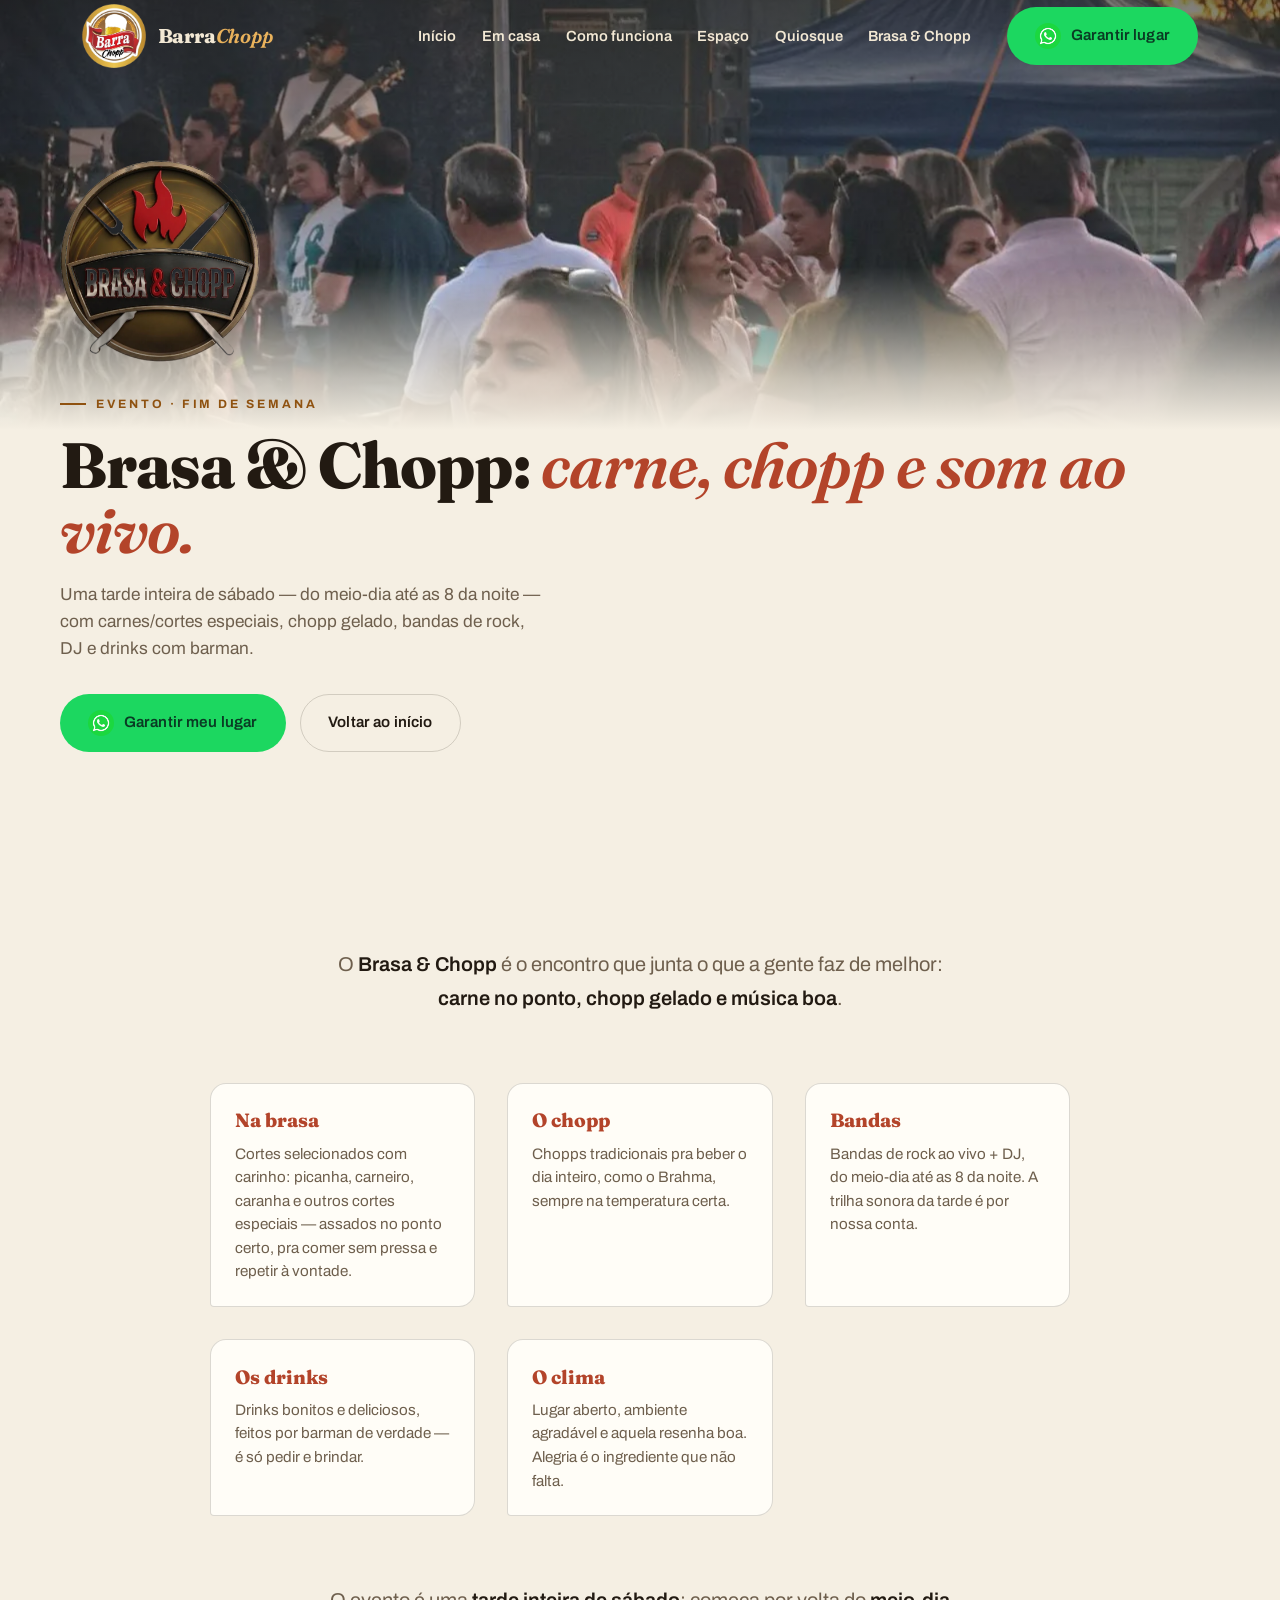
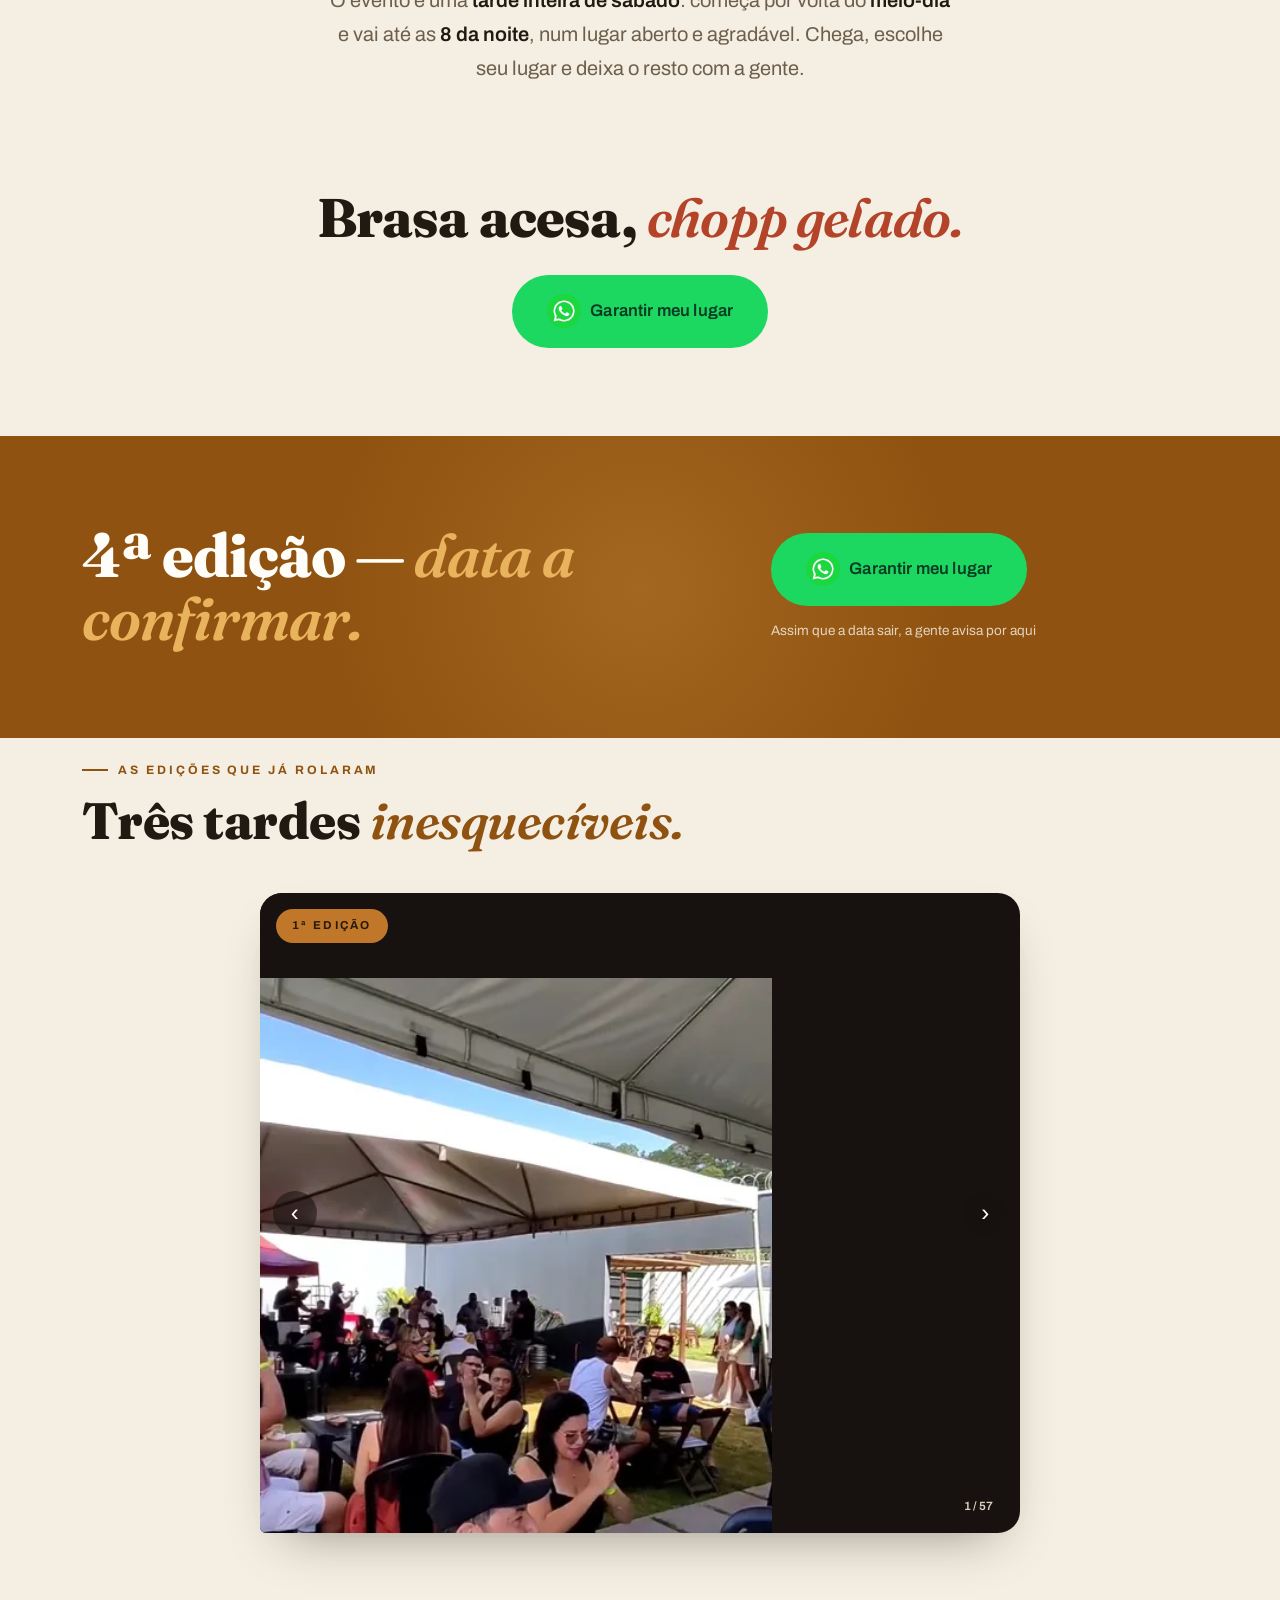
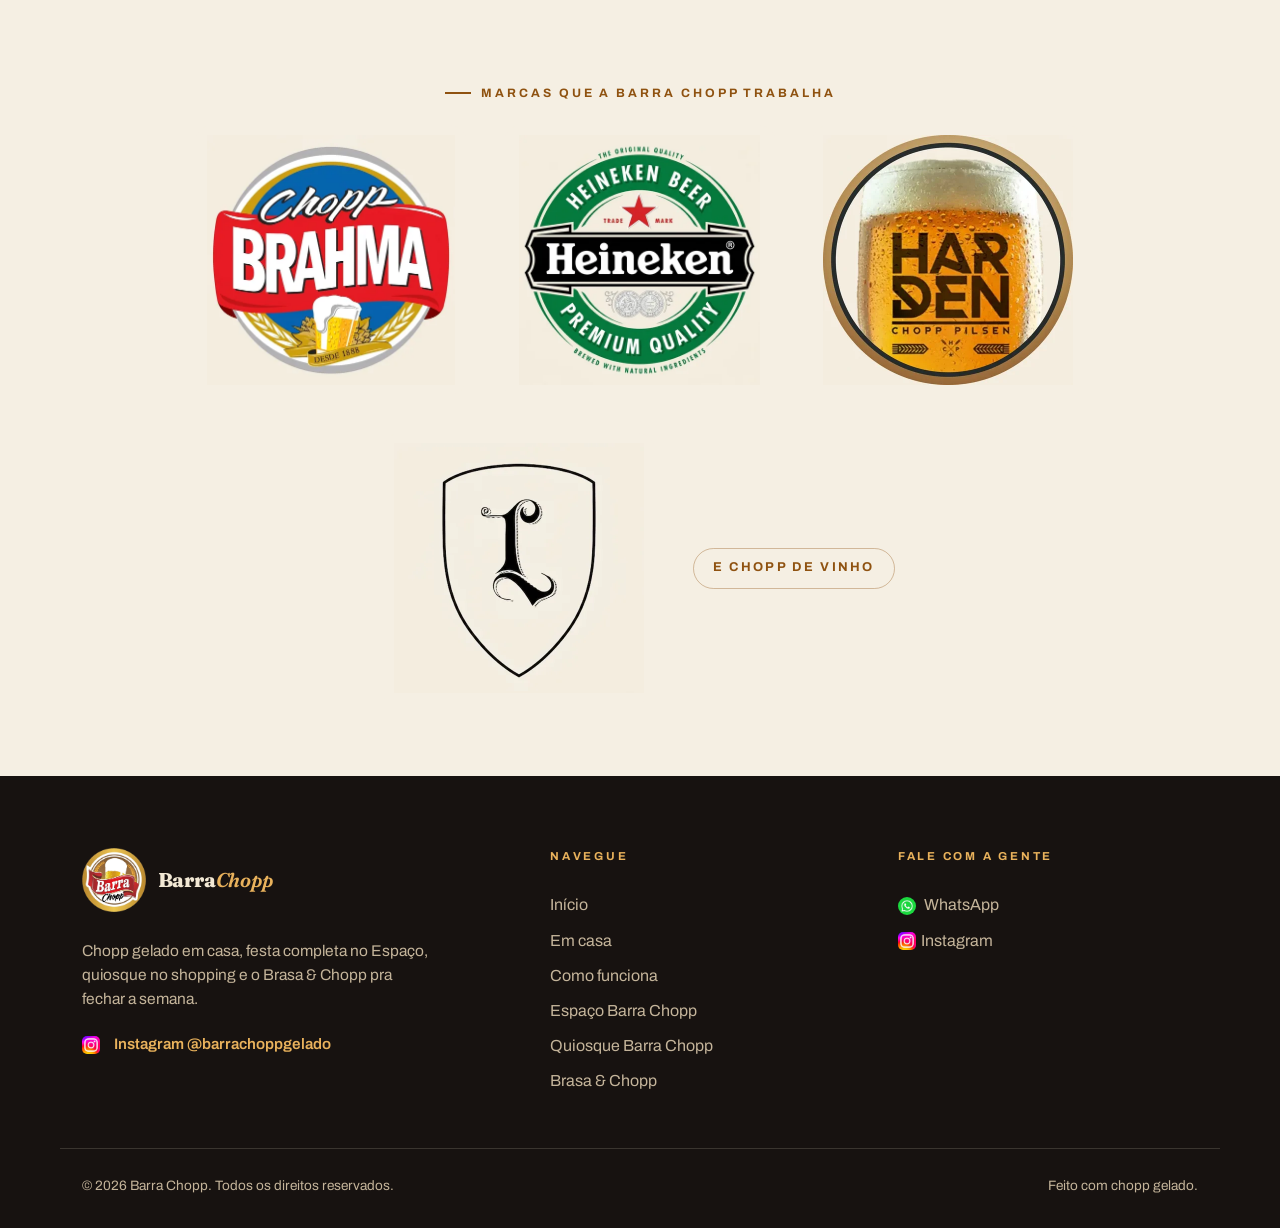
==== brasaechopp.html @ bca04484 "Merge editions into one sequential carousel Shows a single photo at a time across all three editions" ====
<!DOCTYPE html>
<html lang="pt-BR">
<head>
  <meta charset="UTF-8">
  <meta name="viewport" content="width=device-width, initial-scale=1.0">
  <title>Brasa &amp; Chopp — Evento da Barra Chopp</title>
  <meta name="description" content="Brasa & Chopp: uma tarde de sábado com carnes e cortes especiais, chopp gelado, bandas de rock, DJ e drinks bonitos — do meio-dia às 8 da noite.">
  <meta name="theme-color" content="#171210">
  <link rel="icon" type="image/webp" href="assets/img/brasaechopp_logo.webp">
  <script>document.documentElement.classList.add("js");</script>
  <link rel="preconnect" href="https://fonts.googleapis.com">
  <link rel="preconnect" href="https://fonts.gstatic.com" crossorigin>
  <link rel="stylesheet" href="https://fonts.googleapis.com/css2?family=Fraunces:ital,opsz,wght@0,9..144,500..900;1,9..144,500..700&family=Archivo:wght@400;500;600;700&display=swap">
  <link rel="stylesheet" href="assets/css/styles.css">
  <script defer src="assets/js/main.js"></script>
</head>
<body data-brand="brasa">

  <a class="skip" href="#conteudo">Pular para o conteúdo</a>

  <!-- ======= Navegação ======= -->
  <header class="nav" data-nav>
    <div class="wrap nav-inner">
      <a class="brand" href="index.html" aria-label="Barra Chopp — início">
        <span class="brand-mark"><img src="assets/img/barrachopp_logo.webp" alt="Logo Barra Chopp" width="700" height="701" fetchpriority="high"></span>
        <span class="brand-name">Barra<em>Chopp</em></span>
      </a>

      <nav class="nav-menu" data-menu aria-label="Menu principal">
        <a class="nav-link" href="index.html#inicio">Início</a>
        <a class="nav-link" href="index.html#emcasa">Em casa</a>
        <a class="nav-link" href="index.html#como">Como funciona</a>
        <a class="nav-link" href="espaco.html">Espaço</a>
        <a class="nav-link" href="quiosque.html">Quiosque</a>
        <a class="nav-link" href="brasaechopp.html" aria-current="page">Brasa &amp; Chopp</a>
        <a class="btn btn-whats nav-cta" href="https://wa.me/556684373181?text=Oi!%20Quero%20garantir%20meu%20lugar%20no%20Brasa%20%26%20Chopp." target="_blank" rel="noopener"><img class="btn-icon" src="assets/img/whatsapp.webp" alt="" width="200" height="200">Garantir lugar</a>
      </nav>

      <button class="menu-btn" data-menu-toggle aria-expanded="false" aria-controls="menu" aria-label="Abrir menu">
        <span></span><span></span>
      </button>
    </div>
  </header>

  <main id="conteudo">
    <section class="ph ph--banner">
      <img class="ph-banner" src="assets/img/banners/brasaechopp.webp" alt="" onerror="this.style.display='none';this.nextElementSibling.style.display='none'">
      <div class="ph-banner-shade" aria-hidden="true"></div>
      <div class="wrap ph-banner-content">
        <div class="ph-logo" data-reveal>
          <img src="assets/img/brasaechopp_logo.webp" alt="Logo Brasa & Chopp" width="700" height="707" fetchpriority="high">
        </div>
        <p class="eyebrow" data-reveal style="--d:.05s">Evento · Fim de semana</p>
        <h1 class="ph-title" data-reveal style="--d:.1s">Brasa &amp; Chopp: <em>carne, chopp e som ao vivo.</em></h1>
        <p class="ph-sub" data-reveal style="--d:.15s">Uma tarde inteira de sábado — do meio-dia até as 8 da noite — com carnes/cortes especiais, chopp gelado, bandas de rock, DJ e drinks com barman.</p>
        <div class="ph-actions" data-reveal style="--d:.2s">
          <a class="btn btn-whats" href="https://wa.me/556684373181?text=Oi!%20Quero%20garantir%20meu%20lugar%20no%20Brasa%20%26%20Chopp." target="_blank" rel="noopener"><img class="btn-icon" src="assets/img/whatsapp.webp" alt="" width="200" height="200">Garantir meu lugar</a>
          <a class="btn btn-ghost" href="index.html">Voltar ao início</a>
        </div>
      </div>
    </section>

    <!-- ======= O evento ======= -->
    <section class="story">
      <div class="wrap">

        <div class="story-text" data-reveal>
          <p>O <strong>Brasa &amp; Chopp</strong> é o encontro que junta o que a gente faz de melhor: <strong>carne no ponto, chopp gelado e música boa</strong>.</p>
        </div>

        <div class="story-pisos" data-reveal style="--d:.08s">
          <div class="piso">
            <h3>Na brasa</h3>
            <p>Cortes selecionados com carinho: picanha, carneiro, caranha e outros cortes especiais — assados no ponto certo, pra comer sem pressa e repetir à vontade.</p>
          </div>
          <div class="piso">
            <h3>O chopp</h3>
            <p>Chopps tradicionais pra beber o dia inteiro, como o Brahma, sempre na temperatura certa.</p>
          </div>
          <div class="piso">
            <h3>Bandas</h3>
            <p>Bandas de rock ao vivo + DJ, do meio-dia até as 8 da noite. A trilha sonora da tarde é por nossa conta.</p>
          </div>
          <div class="piso">
            <h3>Os drinks</h3>
            <p>Drinks bonitos e deliciosos, feitos por barman de verdade — é só pedir e brindar.</p>
          </div>
          <div class="piso">
            <h3>O clima</h3>
            <p>Lugar aberto, ambiente agradável e aquela resenha boa. Alegria é o ingrediente que não falta.</p>
          </div>
        </div>

        <div class="story-text" data-reveal>
          <p>O evento é uma <strong>tarde inteira de sábado</strong>: começa por volta do <strong>meio-dia</strong> e vai até as <strong>8 da noite</strong>, num lugar aberto e agradável. Chega, escolhe seu lugar e deixa o resto com a gente.</p>
        </div>

        <div class="story-impact" data-reveal>
          <h2>Brasa acesa, <em>chopp gelado.</em></h2>
          <a class="btn btn-whats btn-lg" href="https://wa.me/556684373181?text=Oi!%20Quero%20garantir%20meu%20lugar%20no%20Brasa%20%26%20Chopp." target="_blank" rel="noopener"><img class="btn-icon" src="assets/img/whatsapp.webp" alt="" width="200" height="200">Garantir meu lugar</a>
        </div>

      </div>
    </section>

    <!-- ======= 4ª edição ======= -->
    <section class="cta">
      <div class="wrap cta-inner">
        <h2 class="cta-title" data-reveal>4ª edição — <em>data a confirmar.</em></h2>
        <div class="cta-actions" data-reveal style="--d:.1s">
          <a class="btn btn-whats btn-lg" href="https://wa.me/556684373181?text=Oi!%20Quero%20garantir%20meu%20lugar%20na%204%C2%AA%20edi%C3%A7%C3%A3o%20do%20Brasa%20%26%20Chopp." target="_blank" rel="noopener"><img class="btn-icon" src="assets/img/whatsapp.webp" alt="" width="200" height="200">Garantir meu lugar</a>
          <span class="cta-note">Assim que a data sair, a gente avisa por aqui</span>
        </div>
      </div>
    </section>

    <!-- ======= Edições anteriores ======= -->
    <section class="edicoes">
      <header class="wrap edicoes-head">
        <p class="eyebrow" data-reveal>As edições que já rolaram</p>
        <h2 class="section-title" data-reveal style="--d:.05s">Três tardes <em>inesquecíveis.</em></h2>
      </header>
      <div class="wrap">
        <article class="edicao" data-carousel data-reveal>
          <span class="edicao-label" data-label>1ª Edição</span>
          <div class="carousel">
            <button class="carousel-arrow carousel-arrow--prev" type="button" data-prev aria-label="Foto anterior">‹</button>
            <div class="carousel-viewport">
              <div class="carousel-track" data-track>
                <button class="carousel-slide" type="button" data-full data-ed="1ª Edição" aria-label="Ampliar foto"><img src="assets/img/brasaechopp/fundos/fundo1edic.webp" alt="1ª Edição — foto 1" loading="lazy" decoding="async" width="432" height="537"></button>
                <button class="carousel-slide" type="button" data-full data-ed="1ª Edição" aria-label="Ampliar foto"><img src="assets/img/brasaechopp/1a-edicao/01.webp" alt="1ª Edição — foto 2" loading="lazy" decoding="async" width="431" height="546"></button>
                <button class="carousel-slide" type="button" data-full data-ed="1ª Edição" aria-label="Ampliar foto"><img src="assets/img/brasaechopp/1a-edicao/02.webp" alt="1ª Edição — foto 3" loading="lazy" decoding="async" width="430" height="541"></button>
                <button class="carousel-slide" type="button" data-full data-ed="1ª Edição" aria-label="Ampliar foto"><img src="assets/img/brasaechopp/1a-edicao/03.webp" alt="1ª Edição — foto 4" loading="lazy" decoding="async" width="387" height="497"></button>
                <button class="carousel-slide" type="button" data-full data-ed="1ª Edição" aria-label="Ampliar foto"><img src="assets/img/brasaechopp/1a-edicao/04.webp" alt="1ª Edição — foto 5" loading="lazy" decoding="async" width="395" height="532"></button>
                <button class="carousel-slide" type="button" data-full data-ed="1ª Edição" aria-label="Ampliar foto"><img src="assets/img/brasaechopp/1a-edicao/5.webp" alt="1ª Edição — foto 6" loading="lazy" decoding="async" width="432" height="537"></button>
                <button class="carousel-slide" type="button" data-full data-ed="1ª Edição" aria-label="Ampliar foto"><img src="assets/img/brasaechopp/1a-edicao/6.webp" alt="1ª Edição — foto 7" loading="lazy" decoding="async" width="432" height="627"></button>
                <button class="carousel-slide" type="button" data-full data-ed="1ª Edição" aria-label="Ampliar foto"><img src="assets/img/brasaechopp/1a-edicao/7.webp" alt="1ª Edição — foto 8" loading="lazy" decoding="async" width="432" height="620"></button>
                <button class="carousel-slide" type="button" data-full data-ed="1ª Edição" aria-label="Ampliar foto"><img src="assets/img/brasaechopp/1a-edicao/8.webp" alt="1ª Edição — foto 9" loading="lazy" decoding="async" width="432" height="615"></button>
                <button class="carousel-slide" type="button" data-full data-ed="1ª Edição" aria-label="Ampliar foto"><img src="assets/img/brasaechopp/1a-edicao/9.webp" alt="1ª Edição — foto 10" loading="lazy" decoding="async" width="435" height="547"></button>
                <button class="carousel-slide" type="button" data-full data-ed="1ª Edição" aria-label="Ampliar foto"><img src="assets/img/brasaechopp/1a-edicao/10.webp" alt="1ª Edição — foto 11" loading="lazy" decoding="async" width="430" height="537"></button>
                <button class="carousel-slide" type="button" data-full data-ed="1ª Edição" aria-label="Ampliar foto"><img src="assets/img/brasaechopp/1a-edicao/11.webp" alt="1ª Edição — foto 12" loading="lazy" decoding="async" width="377" height="481"></button>
                <button class="carousel-slide" type="button" data-full data-ed="1ª Edição" aria-label="Ampliar foto"><img src="assets/img/brasaechopp/1a-edicao/12.webp" alt="1ª Edição — foto 13" loading="lazy" decoding="async" width="435" height="546"></button>
                <button class="carousel-slide" type="button" data-full data-ed="1ª Edição" aria-label="Ampliar foto"><img src="assets/img/brasaechopp/1a-edicao/13.webp" alt="1ª Edição — foto 14" loading="lazy" decoding="async" width="432" height="622"></button>
                <button class="carousel-slide" type="button" data-full data-ed="1ª Edição" aria-label="Ampliar foto"><img src="assets/img/brasaechopp/1a-edicao/14.webp" alt="1ª Edição — foto 15" loading="lazy" decoding="async" width="436" height="547"></button>
                <button class="carousel-slide" type="button" data-full data-ed="2ª Edição" aria-label="Ampliar foto"><img src="assets/img/brasaechopp/fundos/fundo2edic.webp" alt="2ª Edição — foto 16" loading="lazy" decoding="async" width="432" height="612"></button>
                <button class="carousel-slide" type="button" data-full data-ed="2ª Edição" aria-label="Ampliar foto"><img src="assets/img/brasaechopp/2a-edicao/01.webp" alt="2ª Edição — foto 17" loading="lazy" decoding="async" width="432" height="612"></button>
                <button class="carousel-slide" type="button" data-full data-ed="2ª Edição" aria-label="Ampliar foto"><img src="assets/img/brasaechopp/2a-edicao/02.webp" alt="2ª Edição — foto 18" loading="lazy" decoding="async" width="432" height="542"></button>
                <button class="carousel-slide" type="button" data-full data-ed="2ª Edição" aria-label="Ampliar foto"><img src="assets/img/brasaechopp/2a-edicao/03.webp" alt="2ª Edição — foto 19" loading="lazy" decoding="async" width="436" height="542"></button>
                <button class="carousel-slide" type="button" data-full data-ed="2ª Edição" aria-label="Ampliar foto"><img src="assets/img/brasaechopp/2a-edicao/04.webp" alt="2ª Edição — foto 20" loading="lazy" decoding="async" width="435" height="550"></button>
                <button class="carousel-slide" type="button" data-full data-ed="2ª Edição" aria-label="Ampliar foto"><img src="assets/img/brasaechopp/2a-edicao/05.webp" alt="2ª Edição — foto 21" loading="lazy" decoding="async" width="422" height="541"></button>
                <button class="carousel-slide" type="button" data-full data-ed="2ª Edição" aria-label="Ampliar foto"><img src="assets/img/brasaechopp/2a-edicao/06.webp" alt="2ª Edição — foto 22" loading="lazy" decoding="async" width="430" height="546"></button>
                <button class="carousel-slide" type="button" data-full data-ed="2ª Edição" aria-label="Ampliar foto"><img src="assets/img/brasaechopp/2a-edicao/07.webp" alt="2ª Edição — foto 23" loading="lazy" decoding="async" width="437" height="545"></button>
                <button class="carousel-slide" type="button" data-full data-ed="2ª Edição" aria-label="Ampliar foto"><img src="assets/img/brasaechopp/2a-edicao/08.webp" alt="2ª Edição — foto 24" loading="lazy" decoding="async" width="427" height="542"></button>
                <button class="carousel-slide" type="button" data-full data-ed="2ª Edição" aria-label="Ampliar foto"><img src="assets/img/brasaechopp/2a-edicao/09.webp" alt="2ª Edição — foto 25" loading="lazy" decoding="async" width="432" height="531"></button>
                <button class="carousel-slide" type="button" data-full data-ed="2ª Edição" aria-label="Ampliar foto"><img src="assets/img/brasaechopp/2a-edicao/10.webp" alt="2ª Edição — foto 26" loading="lazy" decoding="async" width="437" height="547"></button>
                <button class="carousel-slide" type="button" data-full data-ed="2ª Edição" aria-label="Ampliar foto"><img src="assets/img/brasaechopp/2a-edicao/11.webp" alt="2ª Edição — foto 27" loading="lazy" decoding="async" width="432" height="537"></button>
                <button class="carousel-slide" type="button" data-full data-ed="2ª Edição" aria-label="Ampliar foto"><img src="assets/img/brasaechopp/2a-edicao/12.webp" alt="2ª Edição — foto 28" loading="lazy" decoding="async" width="412" height="542"></button>
                <button class="carousel-slide" type="button" data-full data-ed="2ª Edição" aria-label="Ampliar foto"><img src="assets/img/brasaechopp/2a-edicao/13.webp" alt="2ª Edição — foto 29" loading="lazy" decoding="async" width="432" height="625"></button>
                <button class="carousel-slide" type="button" data-full data-ed="2ª Edição" aria-label="Ampliar foto"><img src="assets/img/brasaechopp/2a-edicao/14.webp" alt="2ª Edição — foto 30" loading="lazy" decoding="async" width="431" height="542"></button>
                <button class="carousel-slide" type="button" data-full data-ed="2ª Edição" aria-label="Ampliar foto"><img src="assets/img/brasaechopp/2a-edicao/15.webp" alt="2ª Edição — foto 31" loading="lazy" decoding="async" width="420" height="547"></button>
                <button class="carousel-slide" type="button" data-full data-ed="3ª Edição" aria-label="Ampliar foto"><img src="assets/img/brasaechopp/fundos/fundo3aedic.webp" alt="3ª Edição — foto 32" loading="lazy" decoding="async" width="427" height="622"></button>
                <button class="carousel-slide" type="button" data-full data-ed="3ª Edição" aria-label="Ampliar foto"><img src="assets/img/brasaechopp/3a-edicao/01.webp" alt="3ª Edição — foto 33" loading="lazy" decoding="async" width="845" height="807"></button>
                <button class="carousel-slide" type="button" data-full data-ed="3ª Edição" aria-label="Ampliar foto"><img src="assets/img/brasaechopp/3a-edicao/02.webp" alt="3ª Edição — foto 34" loading="lazy" decoding="async" width="436" height="622"></button>
                <button class="carousel-slide" type="button" data-full data-ed="3ª Edição" aria-label="Ampliar foto"><img src="assets/img/brasaechopp/3a-edicao/03.webp" alt="3ª Edição — foto 35" loading="lazy" decoding="async" width="427" height="622"></button>
                <button class="carousel-slide" type="button" data-full data-ed="3ª Edição" aria-label="Ampliar foto"><img src="assets/img/brasaechopp/3a-edicao/04.webp" alt="3ª Edição — foto 36" loading="lazy" decoding="async" width="431" height="535"></button>
                <button class="carousel-slide" type="button" data-full data-ed="3ª Edição" aria-label="Ampliar foto"><img src="assets/img/brasaechopp/3a-edicao/05.webp" alt="3ª Edição — foto 37" loading="lazy" decoding="async" width="430" height="537"></button>
                <button class="carousel-slide" type="button" data-full data-ed="3ª Edição" aria-label="Ampliar foto"><img src="assets/img/brasaechopp/3a-edicao/06.webp" alt="3ª Edição — foto 38" loading="lazy" decoding="async" width="345" height="532"></button>
                <button class="carousel-slide" type="button" data-full data-ed="3ª Edição" aria-label="Ampliar foto"><img src="assets/img/brasaechopp/3a-edicao/07.webp" alt="3ª Edição — foto 39" loading="lazy" decoding="async" width="432" height="532"></button>
                <button class="carousel-slide" type="button" data-full data-ed="3ª Edição" aria-label="Ampliar foto"><img src="assets/img/brasaechopp/3a-edicao/08.webp" alt="3ª Edição — foto 40" loading="lazy" decoding="async" width="427" height="532"></button>
                <button class="carousel-slide" type="button" data-full data-ed="3ª Edição" aria-label="Ampliar foto"><img src="assets/img/brasaechopp/3a-edicao/09.webp" alt="3ª Edição — foto 41" loading="lazy" decoding="async" width="431" height="546"></button>
                <button class="carousel-slide" type="button" data-full data-ed="3ª Edição" aria-label="Ampliar foto"><img src="assets/img/brasaechopp/3a-edicao/10.webp" alt="3ª Edição — foto 42" loading="lazy" decoding="async" width="432" height="545"></button>
                <button class="carousel-slide" type="button" data-full data-ed="3ª Edição" aria-label="Ampliar foto"><img src="assets/img/brasaechopp/3a-edicao/11.webp" alt="3ª Edição — foto 43" loading="lazy" decoding="async" width="436" height="546"></button>
                <button class="carousel-slide" type="button" data-full data-ed="3ª Edição" aria-label="Ampliar foto"><img src="assets/img/brasaechopp/3a-edicao/12.webp" alt="3ª Edição — foto 44" loading="lazy" decoding="async" width="395" height="622"></button>
                <button class="carousel-slide" type="button" data-full data-ed="3ª Edição" aria-label="Ampliar foto"><img src="assets/img/brasaechopp/3a-edicao/13.webp" alt="3ª Edição — foto 45" loading="lazy" decoding="async" width="427" height="502"></button>
                <button class="carousel-slide" type="button" data-full data-ed="3ª Edição" aria-label="Ampliar foto"><img src="assets/img/brasaechopp/3a-edicao/14.webp" alt="3ª Edição — foto 46" loading="lazy" decoding="async" width="432" height="537"></button>
                <button class="carousel-slide" type="button" data-full data-ed="3ª Edição" aria-label="Ampliar foto"><img src="assets/img/brasaechopp/3a-edicao/15.webp" alt="3ª Edição — foto 47" loading="lazy" decoding="async" width="432" height="482"></button>
                <button class="carousel-slide" type="button" data-full data-ed="3ª Edição" aria-label="Ampliar foto"><img src="assets/img/brasaechopp/3a-edicao/16.webp" alt="3ª Edição — foto 48" loading="lazy" decoding="async" width="587" height="780"></button>
                <button class="carousel-slide" type="button" data-full data-ed="3ª Edição" aria-label="Ampliar foto"><img src="assets/img/brasaechopp/3a-edicao/17.webp" alt="3ª Edição — foto 49" loading="lazy" decoding="async" width="592" height="785"></button>
                <button class="carousel-slide" type="button" data-full data-ed="3ª Edição" aria-label="Ampliar foto"><img src="assets/img/brasaechopp/3a-edicao/18.webp" alt="3ª Edição — foto 50" loading="lazy" decoding="async" width="540" height="697"></button>
                <button class="carousel-slide" type="button" data-full data-ed="3ª Edição" aria-label="Ampliar foto"><img src="assets/img/brasaechopp/3a-edicao/19.webp" alt="3ª Edição — foto 51" loading="lazy" decoding="async" width="592" height="712"></button>
                <button class="carousel-slide" type="button" data-full data-ed="3ª Edição" aria-label="Ampliar foto"><img src="assets/img/brasaechopp/3a-edicao/20.webp" alt="3ª Edição — foto 52" loading="lazy" decoding="async" width="545" height="761"></button>
                <button class="carousel-slide" type="button" data-full data-ed="3ª Edição" aria-label="Ampliar foto"><img src="assets/img/brasaechopp/3a-edicao/21.webp" alt="3ª Edição — foto 53" loading="lazy" decoding="async" width="536" height="745"></button>
                <button class="carousel-slide" type="button" data-full data-ed="3ª Edição" aria-label="Ampliar foto"><img src="assets/img/brasaechopp/3a-edicao/22.webp" alt="3ª Edição — foto 54" loading="lazy" decoding="async" width="595" height="762"></button>
                <button class="carousel-slide" type="button" data-full data-ed="3ª Edição" aria-label="Ampliar foto"><img src="assets/img/brasaechopp/3a-edicao/23.webp" alt="3ª Edição — foto 55" loading="lazy" decoding="async" width="557" height="715"></button>
                <button class="carousel-slide" type="button" data-full data-ed="3ª Edição" aria-label="Ampliar foto"><img src="assets/img/brasaechopp/3a-edicao/24.webp" alt="3ª Edição — foto 56" loading="lazy" decoding="async" width="752" height="750"></button>
                <button class="carousel-slide" type="button" data-full data-ed="3ª Edição" aria-label="Ampliar foto"><img src="assets/img/brasaechopp/3a-edicao/25.webp" alt="3ª Edição — foto 57" loading="lazy" decoding="async" width="761" height="765"></button>
              </div>
            </div>
            <button class="carousel-arrow carousel-arrow--next" type="button" data-next aria-label="Próxima foto">›</button>
            <span class="carousel-count" data-count>1 / 57</span>
          </div>
        </article>
      </div>
    </section>
    <!-- ======= Marcas parceiras ======= -->
    <section class="brands">
      <div class="wrap">
        <p class="eyebrow brands-label" data-reveal>Marcas que a Barra Chopp trabalha</p>
        <div class="brands-logos" data-reveal style="--d:.08s">
          <span class="brands-logo"><img src="assets/img/brahma_logo.webp" alt="Logo Brahma" width="400" height="403" loading="lazy" decoding="async"></span>
          <span class="brands-logo"><img src="assets/img/heineken_logo.webp" alt="Logo Heineken" width="400" height="415" loading="lazy" decoding="async"></span>
          <span class="brands-logo"><img src="assets/img/harden_express.webp" alt="Logo Harden" width="500" height="500" loading="lazy" decoding="async"></span>
          <span class="brands-logo"><img src="assets/img/louvada.webp" alt="Logo Louvada" width="500" height="500" loading="lazy" decoding="async"></span>
          <span class="brands-extra">e chopp de vinho</span>
        </div>
      </div>
    </section>
  </main>

  <!-- ======= Rodapé ======= -->
  <footer class="footer">
    <div class="wrap footer-grid">
      <div class="footer-brand">
        <a class="brand brand-dark" href="index.html">
          <span class="brand-mark"><img src="assets/img/barrachopp_logo.webp" alt="Logo Barra Chopp" width="700" height="701" loading="lazy" decoding="async"></span>
          <span class="brand-name">Barra<em>Chopp</em></span>
        </a>
        <p class="footer-tag">Chopp gelado em casa, festa completa no Espaço, quiosque no shopping e o Brasa &amp; Chopp pra fechar a semana.</p>
        <a class="footer-social" href="https://www.instagram.com/barrachoppgelado/" target="_blank" rel="noopener"><img class="footer-ig" src="assets/img/instagram.webp" alt="" width="400" height="400">Instagram @barrachoppgelado</a>
      </div>

      <nav class="footer-col" aria-label="Navegação">
        <p class="footer-h">Navegue</p>
        <a href="index.html#inicio">Início</a>
        <a href="index.html#emcasa">Em casa</a>
        <a href="index.html#como">Como funciona</a>
        <a href="espaco.html">Espaço Barra Chopp</a>
        <a href="quiosque.html">Quiosque Barra Chopp</a>
        <a href="brasaechopp.html">Brasa &amp; Chopp</a>
      </nav>

      <div class="footer-col">
        <p class="footer-h">Fale com a gente</p>
        <a class="footer-wa" href="https://wa.me/556684373181?text=Oi!%20Barra%20Chopp!" target="_blank" rel="noopener"><img class="btn-icon" src="assets/img/whatsapp.webp" alt="" width="200" height="200">WhatsApp</a>
        <a href="https://www.instagram.com/barrachoppgelado/" target="_blank" rel="noopener"><img class="footer-ig" src="assets/img/instagram.webp" alt="" width="400" height="400">Instagram</a>
      </div>
    </div>

    <div class="wrap footer-base">
      <p>© <span data-year>2026</span> Barra Chopp. Todos os direitos reservados.</p>
      <p>Feito com chopp gelado.</p>
    </div>
  </footer>

  <!-- ======= Lightbox (tela cheia) ======= -->
  <div class="lightbox" hidden>
    <button class="lightbox-close" type="button" aria-label="Fechar">×</button>
    <span class="lightbox-label" data-lb-label></span>
    <button class="lightbox-prev" type="button" aria-label="Foto anterior">‹</button>
    <img class="lightbox-img" alt="">
    <button class="lightbox-next" type="button" aria-label="Próxima foto">›</button>
  </div>

</body>
</html>
---- assets/css/styles.css ----
/* ==========================================================
   BARRA CHOPP — styles.css
   Conceito visual: "Brass & Frost" — cobre/âmbar + creme de
   espuma + gelo. Editorial, artesanal, sem cards genéricos.
   Fontes: Fraunces (display serif) + Archivo (corpo).
   Performance: animações só com transform/opacity,
   reveals via IntersectionObserver, sem bibliotecas.
   ========================================================== */

:root {
  --font-display: "Fraunces", Georgia, "Times New Roman", serif;
  --font-body: "Archivo", "Helvetica Neue", Arial, sans-serif;

  /* Superfícies */
  --bg-primary: #f5efe3;   /* creme de espuma */
  --bg-soft: #ede2cb;      /* creme profundo */
  --bg-white: #fffdf7;
  --bg-dark: #171210;      /* noite/espresso */
  --bg-dark-2: #221a13;

  /* Acentos semânticos */
  --amber: #c0772a;        /* cobre do chopp */
  --amber-deep: #8f5210;   /* âmbar escuro p/ texto sobre claro */
  --gold: #e9b25c;         /* dourado espuma p/ texto sobre escuro */
  --ice: #5e9cb3;          /* gelo */
  --ice-deep: #2f6e84;
  --ice-pale: #e2edf1;
  --wine: #9c3a26;         /* festa */
  --wine-deep: #2b1510;

  /* Texto */
  --text-main: #221a12;
  --text-muted: #6e5f4d;
  --text-cream: #f2e8d4;
  --text-cream-mut: #c4b49a;

  /* Linhas e sombras */
  --line: rgba(34, 26, 18, .16);
  --line-dark: rgba(242, 232, 212, .16);
  --shadow: 0 24px 50px -24px rgba(34, 26, 18, .45);

  --radius-ticket: 18px 18px 18px 4px;
  --ease: cubic-bezier(.22, .61, .36, 1);
}

/* ---------- Reset & base ---------- */
*, *::before, *::after { box-sizing: border-box; margin: 0; padding: 0; }

html {
  scroll-behavior: smooth;
  scroll-padding-top: 88px;
  -webkit-text-size-adjust: 100%;
  overflow-x: clip;
}
@supports not (overflow: clip) { html { overflow-x: hidden; } }

body {
  font-family: var(--font-body);
  font-size: 1rem;
  line-height: 1.55;
  color: var(--text-main);
  background: var(--bg-primary);
  -webkit-font-smoothing: antialiased;
  overflow-x: clip;
}
@supports not (overflow: clip) { body { overflow-x: hidden; } }
body.menu-open { overflow: hidden; }

img { max-width: 100%; height: auto; display: block; }
a { color: inherit; }
ul, ol { list-style: none; }

::selection { background: var(--amber); color: var(--bg-white); }
:focus-visible { outline: 2px solid var(--amber-deep); outline-offset: 3px; }

.skip {
  position: fixed; top: -100px; left: 1rem; z-index: 100;
  background: var(--amber-deep); color: #fff;
  padding: .7rem 1.2rem; border-radius: 8px; text-decoration: none;
  font-weight: 600; font-size: .9rem;
  transition: transform .2s ease;
}
.skip:focus { transform: translateY(112px); }

/* ---------- Utilidades ---------- */
.wrap {
  width: 100%; max-width: 1160px;
  margin-inline: auto; padding-inline: 1.4rem;
}

.eyebrow {
  display: inline-flex; align-items: center; gap: .65rem;
  font-size: .76rem; font-weight: 700;
  letter-spacing: .24em; text-transform: uppercase;
  color: var(--amber-deep);
}
.eyebrow::before {
  content: ""; width: 26px; height: 2px; background: currentColor; flex: none;
}
.eyebrow-light { color: var(--gold); }

.section-title {
  font-family: var(--font-display);
  font-size: clamp(2rem, 4.6vw, 3.2rem);
  line-height: 1.06; font-weight: 800; letter-spacing: -.01em;
  margin: .9rem 0 0;
}
.section-title em { font-style: italic; font-weight: 600; color: var(--amber-deep); }
.section-title-light { color: var(--text-cream); }
.section-title-light em { color: var(--gold); }

.btn {
  display: inline-flex; align-items: center; justify-content: center; gap: .6rem;
  padding: .95rem 1.7rem; border-radius: 999px;
  border: 1px solid transparent;
  font-family: var(--font-body); font-size: .95rem; font-weight: 600;
  letter-spacing: .01em; text-decoration: none; cursor: pointer;
  -webkit-tap-highlight-color: transparent;
  transition: transform .25s var(--ease), box-shadow .25s var(--ease),
              background-color .25s ease, color .25s ease, border-color .25s ease;
  will-change: transform;
}
.btn:hover { transform: translateY(-2px); }
.btn:active { transform: translateY(0) scale(.97); }

.btn-primary { background: var(--amber-deep); color: var(--bg-white); }
.btn-primary:hover { background: #7a440c; box-shadow: 0 12px 26px -10px rgba(143, 82, 16, .6); }

.btn-ghost { border-color: var(--line); color: var(--text-main); background: transparent; }
.btn-ghost:hover { border-color: var(--amber-deep); color: var(--amber-deep); }

.btn-gold { background: var(--gold); color: #2a1a08; }
.btn-gold:hover { background: #e0a346; box-shadow: 0 12px 26px -10px rgba(233, 178, 92, .55); }

.btn-whats { background: #1cd760; color: #0a3b24; }
.btn-whats:hover { background: #17bd54; box-shadow: 0 12px 26px -10px rgba(28, 215, 96, .55); }
.btn-icon { width: 26px; height: 26px; flex: none; border-radius: 50%; }
.btn-lg .btn-icon { width: 34px; height: 34px; }

.btn-lg { padding: 1.15rem 2.1rem; font-size: 1.05rem; }

.link-arrow {
  display: inline-flex; align-items: center; gap: .55rem;
  font-weight: 700; font-size: 1rem; text-decoration: none;
  color: var(--amber-deep); padding-bottom: .15rem;
  border-bottom: 2px solid transparent;
  transition: color .25s ease, border-color .25s ease;
}
.link-arrow span { transition: transform .25s var(--ease); }
.link-arrow:hover { border-color: currentColor; }
.link-arrow:hover span { transform: translateX(5px); }
.link-arrow-light { color: var(--gold); }

.tag {
  display: inline-block;
  font-size: .72rem; font-weight: 700; letter-spacing: .22em;
  text-transform: uppercase; color: var(--amber-deep);
  border: 1px solid rgba(143, 82, 16, .35); border-radius: 999px;
  padding: .35rem .95rem; margin-bottom: 1.4rem;
}
.tag-light { color: var(--gold); border-color: rgba(233, 178, 92, .4); }

/* ---------- Navegação ---------- */
.nav {
  position: fixed; inset: 0 0 auto; z-index: 60;
  background: transparent;
  transition: background-color .3s ease, box-shadow .3s ease;
}
.nav.is-scrolled { background: var(--bg-primary); box-shadow: 0 1px 0 var(--line); }

.nav-inner {
  display: flex; align-items: center; justify-content: space-between;
  gap: 1rem; height: 72px; position: relative; z-index: 2;
}

.brand { display: inline-flex; align-items: center; gap: .7rem; text-decoration: none; position: relative; z-index: 3; }
.brand-mark {
  width: 64px; height: 64px; flex: none;
  display: grid; place-items: center;
}
.brand-mark img { width: 100%; height: 100%; object-fit: contain; }
.brand-name {
  font-family: var(--font-display); font-weight: 800;
  font-size: 1.25rem; letter-spacing: -.01em; line-height: 1;
  color: var(--text-main);
}
.brand-name em { font-style: italic; font-weight: 600; color: var(--amber-deep); }
.brand-dark .brand-name { color: var(--text-cream); }
.brand-dark .brand-name em { color: var(--gold); }

.nav-menu { display: flex; align-items: center; gap: 1.6rem; }
.nav-link {
  font-size: .92rem; font-weight: 600; text-decoration: none;
  color: var(--text-main); position: relative; padding: .35rem 0;
  transition: color .2s ease;
}
.nav-link::after {
  content: ""; position: absolute; left: 0; bottom: 0;
  width: 100%; height: 2px; background: var(--amber);
  transform: scaleX(0); transform-origin: left;
  transition: transform .3s var(--ease);
}
.nav-link:hover { color: var(--amber-deep); }
.nav-link:hover::after { transform: scaleX(1); }
.nav-cta { margin-left: .6rem; }

.menu-btn { display: none; position: relative; z-index: 3; }

/* ---------- Hero ---------- */
.hero {
  position: relative; overflow: hidden;
  padding: 7.5rem 0 3.5rem;
}
.hero::before {
  content: ""; position: absolute;
  inset: auto -10% -40% auto; width: 70%; height: 120%;
  background: radial-gradient(closest-side, rgba(227, 164, 76, .18), transparent 70%);
  pointer-events: none;
}
.hero-grid { display: grid; gap: 3rem; }

.hero-title {
  font-family: var(--font-display);
  font-size: clamp(2.6rem, 7vw, 4.6rem);
  line-height: 1.02; font-weight: 800; letter-spacing: -.015em;
  margin: 1.1rem 0 1.3rem;
}
.hero-title em { font-style: italic; font-weight: 600; color: var(--amber-deep); }
.hero-sub { font-size: 1.06rem; color: var(--text-muted); max-width: 34rem; margin-bottom: 1.9rem; }
.hero-actions { display: flex; flex-wrap: wrap; gap: .9rem; margin-bottom: 2.1rem; }
.hero-proof { display: flex; flex-wrap: wrap; gap: .8rem 1.6rem; }
.hero-proof li { display: flex; align-items: center; gap: .55rem; font-size: .9rem; color: var(--text-muted); }
.dot { width: 7px; height: 7px; border-radius: 50%; background: var(--amber); flex: none; }

.hero-visual { position: relative; max-width: 440px; margin-inline: auto; }

.ticket {
  position: relative; z-index: 1;
  background: var(--amber); color: #2a1a08;
  border-radius: var(--radius-ticket);
  padding: 2rem 2.2rem 2.2rem;
  transform: rotate(1.6deg);
  box-shadow: var(--shadow);
}
.ticket-top {
  display: flex; align-items: center; gap: 1rem;
  margin-bottom: 1.4rem;
}
.ticket-label {
  font-size: .7rem; font-weight: 700; letter-spacing: .22em;
  text-transform: uppercase; color: rgba(42, 26, 8, .8);
  display: inline-block;
  padding-bottom: .9rem; padding-right: 2.2rem;
  border-bottom: 1px solid rgba(42, 26, 8, .3);
}
.ticket-note {
  font-family: var(--font-display); font-style: italic;
  font-size: .9rem; color: rgba(42, 26, 8, .75);
}
.ticket-big { display: flex; align-items: baseline; gap: .35rem; }
.ticket-num {
  font-family: var(--font-display); font-weight: 900;
  font-size: clamp(4.5rem, 12vw, 7rem); line-height: .9;
  letter-spacing: -.02em;
}
.ticket-unit {
  font-family: var(--font-display); font-weight: 600;
  font-size: 2rem; line-height: 1; color: rgba(42, 26, 8, .8);
}
.ticket-sub {
  font-family: var(--font-display); font-style: italic;
  font-size: 1.05rem; color: rgba(42, 26, 8, .85);
  margin: .25rem 0 1.6rem;
}
.ticket-list { display: grid; gap: .8rem; }
.ticket-list li {
  display: flex; justify-content: space-between; gap: 1rem;
  font-size: .92rem;
}
.ticket-list b { font-weight: 700; }
.ticket-list span { color: rgba(42, 26, 8, .68); text-align: right; }

.ticket-big { display: flex; align-items: center; gap: .35rem; }
.ticket-media {
  position: absolute; top: 1.5rem; right: 1.5rem;
  width: 150px; height: 150px;
  border-radius: 16px 16px 16px 4px;
  object-fit: cover;
}

.bubbles { position: absolute; inset: 0; overflow: hidden; pointer-events: none; }
.bubble {
  position: absolute; bottom: -30px;
  width: var(--s, 20px); height: var(--s, 20px); border-radius: 50%;
  border: 1px solid rgba(192, 119, 42, .3);
  background: radial-gradient(circle at 35% 30%, rgba(255, 255, 255, .85), rgba(227, 164, 76, .25) 65%, transparent 72%);
  opacity: 0;
  animation: rise var(--dur, 7s) linear var(--d, 0s) infinite;
  will-change: transform, opacity;
}
@keyframes rise {
  0%   { transform: translateY(0) scale(.85); opacity: 0; }
  12%  { opacity: .65; }
  80%  { opacity: .35; }
  100% { transform: translateY(-52vh) scale(1.05); opacity: 0; }
}

/* ---------- Marquee ---------- */
.marquee {
  overflow: hidden; margin: .5rem 0 0;
  width: 102%; margin-left: -1%;
  background: var(--amber); color: #2a1a08;
  padding: .95rem 0;
  transform: rotate(-.4deg);
}
.marquee-track {
  display: flex; width: max-content;
  animation: scrollX 28s linear infinite;
  will-change: transform;
}
.marquee-group { display: flex; align-items: center; }
.marquee-item {
  display: inline-flex; align-items: center;
  font-family: var(--font-display); font-weight: 700;
  font-size: 1.1rem; letter-spacing: .04em;
  text-transform: uppercase; white-space: nowrap;
  padding-right: 1.6rem;
}
.marquee-item::after {
  content: "✦"; font-size: .75rem; opacity: .65; margin-left: 1.6rem;
}
@keyframes scrollX { from { transform: translateX(0); } to { transform: translateX(-50%); } }

/* ---------- Kit (o que chega em casa) ---------- */
.kit { padding: 5.5rem 0; }
.kit-grid { display: grid; gap: 3rem; }
.kit-note { color: var(--text-muted); margin: 1.2rem 0 1.8rem; max-width: 24rem; }
.kit-list { margin-top: .5rem; }
.kit-item {
  display: flex; gap: 1.4rem; padding: 1.55rem 0;
  border-top: 1px solid var(--line);
  transition: transform .3s var(--ease);
}
.kit-item:last-child { border-bottom: 1px solid var(--line); }
.kit-item:hover { transform: translateX(8px); }
.kit-item:hover .kit-num { color: var(--amber-deep); }
.kit-num {
  font-family: var(--font-display); font-weight: 700;
  font-size: 1.05rem; letter-spacing: .08em; color: var(--text-muted);
  flex: none; width: 2.6rem; padding-top: .35rem;
  transition: color .25s ease;
}
.kit-txt h3 { font-family: var(--font-display); font-size: 1.55rem; font-weight: 700; margin-bottom: .25rem; }
.kit-txt p { color: var(--text-muted); max-width: 34rem; }

/* ---------- Como funciona ---------- */
.como {
  position: relative; overflow: hidden;
  background: var(--bg-dark); color: var(--text-cream);
  padding: 5.5rem 0;
}
.como::before {
  content: ""; position: absolute;
  top: -30%; right: -15%; width: 60%; height: 80%;
  background: radial-gradient(closest-side, rgba(227, 164, 92, .13), transparent 70%);
  pointer-events: none;
}
.steps { display: grid; gap: 2.6rem; margin-top: 3.2rem; position: relative; }
.step { position: relative; padding-top: 1.4rem; }
.step::before {
  content: ""; position: absolute; top: 0; left: 0; right: 0; height: 1px;
  background: linear-gradient(90deg, var(--gold), rgba(233, 178, 92, 0));
}
.step-num {
  display: grid; place-items: center;
  width: 44px; height: 44px; border-radius: 50%;
  border: 1px solid var(--gold); color: var(--gold);
  font-family: var(--font-display); font-weight: 700; font-size: 1.1rem;
  margin-bottom: 1.1rem;
  transition: transform .3s var(--ease), background-color .3s ease, color .3s ease;
}
.step:hover .step-num {
  transform: translateY(-4px);
  background: var(--gold); color: var(--bg-dark);
}
.step h3 { font-family: var(--font-display); font-size: 1.35rem; font-weight: 700; margin-bottom: .45rem; }
.step p { color: var(--text-cream-mut); font-size: .97rem; max-width: 26rem; }

/* ---------- Ecossistema Barra Chopp ---------- */
.eco { padding: 5.5rem 0 4.5rem; }
.eco-head { margin-bottom: 2.8rem; }

/* V: 3 imagens lado a lado, a do meio levemente mais baixa */
.eco-v {
  display: flex; align-items: flex-end; justify-content: center;
  gap: .8rem;
  max-width: 860px; margin-inline: auto;
}

.eco-v-img {
  width: clamp(120px, 24vw, 210px);
  aspect-ratio: 4/5;
  border-radius: 16px 16px 16px 4px;
  border: 1px solid rgba(143, 82, 16, .4);
  overflow: hidden; display: block;
  box-shadow: var(--shadow);
}
.eco-v-img img {
  width: 100%; height: 100%; object-fit: cover;
  transition: transform .5s var(--ease);
  will-change: transform;
}
.eco-v-img:hover img { transform: scale(1.05); }
.eco-v-img--mid { transform: translateY(18px); }

/* Painéis: logo pequenininha + foto inicial ao fundo + descrição */
.eco-panels {
  display: grid; gap: 1.8rem;
  margin-top: 4.5rem;
}
.eco-panel {
  position: relative; display: flex; flex-direction: column; justify-content: flex-end;
  aspect-ratio: auto; min-height: 420px;
  width: 100%; max-width: 620px; justify-self: center;
  border-radius: 18px 18px 18px 4px; overflow: hidden;
  text-decoration: none; box-shadow: var(--shadow);
  padding: 1.8rem;
  isolation: isolate;
  transition: transform .4s var(--ease), box-shadow .4s var(--ease);
  will-change: transform;
}
.eco-panel-bg {
  position: absolute; inset: 0; z-index: -2;
  width: 100%; height: 100%; object-fit: cover;
  transition: transform .6s var(--ease);
  will-change: transform;
}
.eco-panel-shade {
  position: absolute; inset: 0; z-index: -1;
  background: linear-gradient(to top, rgba(23, 18, 16, .9) 8%, rgba(23, 18, 16, .35) 55%, rgba(23, 18, 16, .1) 100%);
}
.eco-panel:hover { transform: translateY(-6px); box-shadow: 0 30px 60px -24px rgba(23, 18, 16, .55); }
.eco-panel:hover .eco-panel-bg { transform: scale(1.05); }

.eco-panel-logo {
  width: 96px; height: 96px;
  margin-bottom: 1.1rem;
}
.eco-panel-logo img { width: 100%; height: 100%; object-fit: contain; }
.eco-panel-title {
  display: block;
  font-family: var(--font-display);
  font-size: 1.7rem; font-weight: 800; line-height: 1.05;
  color: var(--text-cream); margin-bottom: .45rem;
}
.eco-panel-title em { font-style: italic; font-weight: 600; color: var(--gold); }
.eco-panel-text {
  display: block; color: rgba(242, 232, 212, .85);
  font-size: .95rem; margin-bottom: 1.3rem; max-width: 30ch;
}

/* ---------- CTA ---------- */
.cta {
  position: relative; overflow: hidden;
  background: var(--amber-deep); color: var(--bg-white);
  padding: 5.5rem 0;
}
.cta-bg {
  position: absolute; inset: 0; z-index: 0;
  width: 100%; height: 100%; object-fit: cover;
  opacity: .3; pointer-events: none;
}
.cta::before {
  content: ""; position: absolute;
  left: 50%; top: 50%; width: 900px; height: 900px;
  transform: translate(-50%, -50%);
  background: radial-gradient(closest-side, rgba(233, 178, 92, .22), transparent 70%);
  pointer-events: none;
}
.cta-inner { display: grid; gap: 2.2rem; position: relative; z-index: 1; }
.cta-title {
  font-family: var(--font-display);
  font-size: clamp(2.2rem, 5.5vw, 3.8rem);
  line-height: 1.04; font-weight: 800; letter-spacing: -.015em;
}
.cta-title em { font-style: italic; font-weight: 600; color: var(--gold); }
.cta-actions { display: flex; flex-direction: column; align-items: flex-start; gap: .9rem; }
.cta-note { font-size: .85rem; color: rgba(255, 253, 247, .75); }

/* ---------- Footer ---------- */
.footer { background: var(--bg-dark); color: var(--text-cream); padding: 4.5rem 0 2rem; }
.footer-grid { display: grid; gap: 2.6rem; }
.footer-tag { color: var(--text-cream-mut); margin: 1.2rem 0 1.4rem; max-width: 22rem; font-size: .97rem; }
.footer-social {
  display: inline-flex; align-items: center; gap: .5rem;
  color: var(--gold); text-decoration: none; font-weight: 600; font-size: .95rem;
}
.footer-h {
  font-size: .72rem; font-weight: 700; letter-spacing: .24em;
  text-transform: uppercase; color: var(--gold); margin-bottom: 1.1rem;
}
.footer-col { display: flex; flex-direction: column; gap: .65rem; }
.footer-col a {
  color: var(--text-cream-mut); text-decoration: none; width: max-content;
  transition: color .2s ease, transform .2s var(--ease);
}
.footer-col a:hover { color: var(--text-cream); transform: translateX(3px); }
.footer-wa { display: inline-flex; align-items: center; gap: .5rem; color: #2ee06f; }
.footer-wa:hover { color: #7df5a5; }
.footer-wa .btn-icon { width: 18px; height: 18px; }
.footer-ig {
  display: inline-block;
  width: 18px; height: 18px; border-radius: 5px;
  vertical-align: -4px; margin-right: .35rem;
}
.footer-base {
  display: flex; flex-wrap: wrap; justify-content: space-between; gap: .6rem;
  margin-top: 3.4rem; padding-top: 1.6rem;
  border-top: 1px solid var(--line-dark);
  font-size: .85rem; color: var(--text-cream-mut);
}

/* ---------- Páginas filhas (espaço / quiosque) ---------- */
:root { --ph-accent: var(--amber-deep); }
body[data-brand="espaco"] { --ph-accent: var(--wine); }
body[data-brand="quiosque"] { --ph-accent: var(--ice-deep); }
body[data-brand="brasa"] { --ph-accent: #b3442a; }

.ph { padding: 10rem 0 6rem; min-height: 72vh; }
.ph-logo {
  width: 200px; height: 200px;
  display: grid; place-items: center; margin-bottom: 1.8rem;
}
.ph-logo img { width: 100%; height: 100%; object-fit: contain; }
body[data-brand="espaco"] .ph-logo img { width: 135%; height: 135%; }
.eco-panel-logo--espaco img { width: 135%; height: 135%; }

/* Hero com banner (faixa larga no topo, atrás do menu e da logo) */
.ph--banner { position: relative; overflow: hidden; padding: 0; }
.ph-banner {
  position: absolute; top: 0; left: 0; right: 0;
  width: 100%; height: clamp(340px, 44vw, 430px);
  object-fit: cover;
}
.ph-banner-shade {
  position: absolute; top: 0; left: 0; right: 0;
  height: clamp(340px, 44vw, 430px);
  background: linear-gradient(to bottom,
    rgba(23, 18, 16, .55) 0%,
    rgba(23, 18, 16, .25) 40%,
    rgba(23, 18, 16, 0) 62%,
    rgba(245, 239, 227, .75) 88%,
    var(--bg-primary) 100%);
}
.ph-banner-content { position: relative; z-index: 1; padding: 10rem 0 6rem; }

/* Menu claro enquanto o banner aparece atrás */
body[data-brand] .nav:not(.is-scrolled) .nav-link,
body[data-brand] .nav:not(.is-scrolled) .brand-name { color: var(--text-cream); }
body[data-brand] .nav:not(.is-scrolled) .brand-name em { color: var(--gold); }
body[data-brand] .nav:not(.is-scrolled) .nav-link::after { background: var(--gold); }
body[data-brand] .nav:not(.is-scrolled) .menu-btn { border-color: rgba(242, 232, 212, .35); }
body[data-brand] .nav:not(.is-scrolled) .menu-btn span { background: var(--text-cream); }
.ph-title {
  font-family: var(--font-display);
  font-size: clamp(2.4rem, 6vw, 4rem);
  line-height: 1.02; font-weight: 800; letter-spacing: -.015em;
  margin: 1.1rem 0 1.2rem;
}
.ph-title em { font-style: italic; font-weight: 600; color: var(--ph-accent); }
.ph-sub { color: var(--text-muted); font-size: 1.08rem; max-width: 30rem; margin-bottom: 2rem; }
.ph-actions { display: flex; flex-wrap: wrap; gap: .9rem; }
.ph-note { margin-top: 2.6rem; font-size: .85rem; color: var(--text-muted); }
.ph-note a { color: var(--ph-accent); font-weight: 600; }

/* ---------- Localização (espaço / quiosque) ---------- */
.local { padding: 5.5rem 0; }
.local-grid { display: grid; gap: 2.5rem; }
.local-sub { color: var(--text-muted); margin: 1.2rem 0 1.8rem; max-width: 30rem; }
.local-list { display: grid; gap: 1.1rem; margin-bottom: 2rem; }
.local-list div {
  display: grid; gap: .2rem;
  padding-bottom: 1.1rem; border-bottom: 1px solid var(--line);
}
.local-list dt {
  font-size: .72rem; font-weight: 700; letter-spacing: .22em;
  text-transform: uppercase; color: var(--ph-accent);
}
.local-list dd { font-size: 1.02rem; color: var(--text-main); }
.local-list a {
  color: var(--ph-accent); font-weight: 600; text-decoration: none;
  border-bottom: 1px solid transparent; transition: border-color .2s ease;
}
.local-list a:hover { border-color: currentColor; }
.local-map {
  position: relative;
  border-radius: 18px 18px 18px 4px; overflow: hidden;
  box-shadow: var(--shadow);
  aspect-ratio: 4/3; background: var(--bg-soft);
}
.local-map iframe { width: 100%; height: 100%; border: 0; display: block; }

/* ---------- Aba: vídeo + imagens + descrições (espaço / quiosque) ---------- */
.story { padding: 2rem 0 5.5rem; }
.story-video {
  margin: 2.2rem auto 0; max-width: 300px;
  border-radius: 22px 22px 22px 6px; overflow: hidden;
  box-shadow: var(--shadow); background: var(--bg-soft);
}
.story-video video { width: 100%; height: auto; display: block; }
.story-fig { margin: 3rem auto 0; text-align: center; max-width: 860px; }
.story-fig img {
  display: block;
  border-radius: 22px 22px 22px 6px; box-shadow: var(--shadow);
  max-width: 100%; max-height: 78vh; height: auto; margin-inline: auto;
}
.story-text { max-width: 620px; margin: 3rem auto 0; text-align: center; }
.story-text p { color: var(--text-muted); font-size: 1.08rem; line-height: 1.7; }
.story-text p + p { margin-top: 1.4rem; }
.story-text strong { color: var(--text-main); font-weight: 600; }
.story-impact { max-width: 760px; margin: 5rem auto 0; text-align: center; }
.story-impact h2 {
  font-family: var(--font-display);
  font-size: clamp(2rem, 5vw, 3.4rem); line-height: 1.05;
  font-weight: 800; letter-spacing: -.015em;
}
.story-impact h2 em { font-style: italic; font-weight: 600; color: var(--ph-accent); }
.story-impact .btn { margin-top: 1.8rem; }

/* ---------- Edições Brasa & Chopp ---------- */
.edicoes { padding: 1rem 0 5.5rem; }
.edicoes-head { margin-bottom: 2.8rem; }
.edicao {
  position: relative;
  max-width: 760px; margin-inline: auto;
  border-radius: 22px 22px 22px 6px; overflow: hidden;
  background: var(--bg-dark); box-shadow: var(--shadow);
}
.edicao-label {
  position: absolute; top: 1rem; left: 1rem; z-index: 3;
  background: var(--amber); color: #2a1a08;
  font-size: .72rem; font-weight: 700; letter-spacing: .2em;
  text-transform: uppercase; padding: .5rem 1rem; border-radius: 999px;
}
.carousel { position: relative; }
.carousel-viewport {
  overflow: hidden;
  aspect-ratio: 4/5; max-height: 640px;
}
.carousel-track {
  display: flex;
  transition: transform .45s var(--ease);
  will-change: transform;
}
.carousel-slide {
  flex: 0 0 100%;
  display: grid; place-items: center;
  background: var(--bg-dark);
  border: 0; padding: 0; cursor: zoom-in;
}
.carousel-slide img { width: 100%; height: 100%; object-fit: contain; }
.carousel-arrow {
  position: absolute; top: 50%; transform: translateY(-50%); z-index: 3;
  width: 44px; height: 44px; border-radius: 50%;
  border: 0; background: rgba(23, 18, 16, .55); color: #fff;
  font-size: 1.5rem; line-height: 1; cursor: pointer;
  display: grid; place-items: center;
  transition: background-color .2s ease, transform .2s var(--ease);
}
.carousel-arrow:hover { background: rgba(23, 18, 16, .82); transform: translateY(-50%) scale(1.06); }
.carousel-arrow--prev { left: .8rem; }
.carousel-arrow--next { right: .8rem; }
.carousel-count {
  position: absolute; bottom: .8rem; right: 1rem; z-index: 3;
  font-size: .75rem; font-weight: 600; color: rgba(242, 232, 212, .9);
  background: rgba(23, 18, 16, .45); padding: .3rem .7rem; border-radius: 999px;
}

/* ---------- Lightbox (tela cheia) ---------- */
.lightbox {
  position: fixed; inset: 0; z-index: 90;
  background: rgba(13, 10, 7, .96);
  display: grid; place-items: center;
}
.lightbox[hidden] { display: none; }
.lightbox-img {
  max-width: 92vw; max-height: 88vh;
  border-radius: 8px; box-shadow: 0 30px 80px rgba(0, 0, 0, .6);
}
.lightbox button {
  position: absolute; z-index: 2;
  width: 46px; height: 46px; border-radius: 50%;
  border: 0; cursor: pointer;
  background: rgba(242, 232, 212, .14); color: var(--text-cream);
  font-size: 1.4rem; line-height: 1;
  display: grid; place-items: center;
  transition: background-color .2s ease;
}
.lightbox button:hover { background: rgba(242, 232, 212, .3); }
.lightbox-label {
  position: absolute; top: 1.1rem; left: 1.2rem; z-index: 2;
  background: var(--amber); color: #2a1a08;
  font-size: .72rem; font-weight: 700; letter-spacing: .2em;
  text-transform: uppercase; padding: .5rem 1rem; border-radius: 999px;
}
.lightbox-close { top: 1.1rem; right: 1.2rem; }
.lightbox-prev { left: .9rem; top: 50%; transform: translateY(-50%); }
.lightbox-next { right: .9rem; top: 50%; transform: translateY(-50%); }

/* ---------- Marcas parceiras (brahma / heineken) ---------- */
.brands { padding: 3.5rem 0 4.5rem; text-align: center; }
.brands-label { margin-bottom: 1.4rem; }
.brands-logos {
  display: flex; justify-content: center; align-items: center;
  gap: clamp(.8rem, 3vw, 2.5rem); flex-wrap: wrap;
}
.brands-logo {
  width: clamp(120px, 24vw, 210px); aspect-ratio: 1;
  border-radius: 16px 16px 16px 5px;
  background: var(--bg-primary); padding: 10px;
}
.brands-logo img { width: 100%; height: 100%; object-fit: contain; }
.brands-extra {
  display: inline-flex; align-items: center;
  font-family: var(--font-body); font-size: .8rem; font-weight: 700;
  letter-spacing: .18em; text-transform: uppercase;
  color: var(--amber-deep);
  border: 1px solid rgba(143, 82, 16, .35); border-radius: 999px;
  padding: .6rem 1.2rem;
}
.story-pisos { display: grid; gap: 1.4rem; margin: 3rem auto 0; max-width: 860px; }
.piso {
  padding: 1.4rem 1.5rem;
  background: var(--bg-white);
  border: 1px solid var(--line);
  border-radius: 16px 16px 16px 4px;
}
.piso h3 {
  font-family: var(--font-display); font-size: 1.2rem; font-weight: 800;
  color: var(--ph-accent); margin-bottom: .4rem;
}
.piso p { color: var(--text-muted); font-size: .95rem; }

/* ---------- Scroll reveal (só com JS ativo) ---------- */
html.js [data-reveal] {
  opacity: 0;
  transform: translateY(22px);
  transition: opacity .7s ease, transform .7s var(--ease);
  transition-delay: var(--d, 0s);
  will-change: transform, opacity;
}
html.js [data-reveal].is-in { opacity: 1; transform: none; }

/* ---------- Responsivo ---------- */
@media (min-width: 800px) {
  .steps { grid-template-columns: repeat(3, 1fr); gap: 3rem; }
  .footer-grid { grid-template-columns: 1.4fr 1fr 1fr; gap: 3rem; }
  .story-pisos { grid-template-columns: repeat(3, 1fr); gap: 2rem; }
}

@media (min-width: 960px) {
  .hero-grid { grid-template-columns: 1.05fr .95fr; gap: 4rem; align-items: center; }
  .kit-grid { grid-template-columns: .9fr 1.1fr; gap: 5rem; }
  .kit-head { position: sticky; top: 6.5rem; align-self: start; }
  .cta-inner { grid-template-columns: 1.2fr .8fr; align-items: center; gap: 3rem; }
  .local-grid { grid-template-columns: 1fr 1.05fr; gap: 4rem; align-items: center; }

  /* Ecossistema no desktop: composição centralizada e equilibrada */
  .eco-head { text-align: center; }
  .eco-v {
    position: relative;
    gap: clamp(1rem, 4vw, 2rem);
    max-width: 980px;
  }
  .eco-v::before {
    content: ""; position: absolute;
    inset: -40% -8%;
    background: radial-gradient(closest-side, rgba(227, 164, 76, .16), transparent 70%);
    pointer-events: none;
  }
  .eco-v-img { width: clamp(190px, 22vw, 270px); position: relative; z-index: 1; }
  .eco-v-img--mid { transform: translateY(24px); }

  .eco-panels { grid-template-columns: repeat(3, 1fr); gap: 2rem; }
  .eco-panel { max-width: none; width: auto; justify-self: stretch; aspect-ratio: 4/5; min-height: 0; }
  .eco-panel--mid { --lift: 1.5rem; transform: translateY(var(--lift)); }
  .eco-panel--mid:hover { transform: translateY(calc(var(--lift) - 6px)); }

  /* Aba: letra maior e mais respiro entre blocos no desktop */
  .story-text p { font-size: 1.25rem; }
  .story-text, .story-fig, .story-pisos { margin-top: 4.2rem; }
  .story-video { margin-top: 3.2rem; }
  .story-impact { margin-top: 6.5rem; }

  /* Marcas do mesmo tamanho das 3 fotos do ecossistema */
  .brands-logo { width: clamp(190px, 22vw, 270px); }
}

@media (max-width: 959px) {
  .menu-btn {
    display: grid; place-items: center;
    width: 46px; height: 46px; flex: none;
    border: 1px solid var(--line); border-radius: 50%;
    background: transparent; cursor: pointer;
  }
  .menu-btn span {
    display: block; width: 18px; height: 2px;
    background: var(--text-main); border-radius: 2px;
    transition: transform .3s var(--ease), opacity .3s ease;
  }
  .menu-btn span + span { margin-top: 5px; }
  body.menu-open .menu-btn span:first-child { transform: translateY(3.5px) rotate(45deg); }
  body.menu-open .menu-btn span:last-child { transform: translateY(-3.5px) rotate(-45deg); }

  .nav-menu {
    position: fixed; inset: 0; z-index: 1;
    background: var(--bg-primary);
    flex-direction: column; justify-content: center;
    gap: 1.5rem; padding: 2.2rem;
    transform: translateX(100%); visibility: hidden;
    transition: transform .4s var(--ease), visibility 0s linear .4s;
    will-change: transform;
  }
  body.menu-open .nav-menu {
    transform: none; visibility: visible;
    transition: transform .4s var(--ease), visibility 0s;
  }
  .nav-menu .nav-link { font-family: var(--font-display); font-size: 1.9rem; font-weight: 700; }
  .nav-cta { margin: 1rem 0 0; width: 100%; justify-content: center; }
}

@media (max-width: 640px) {
  .eco-v {
    display: flex; align-items: flex-end; justify-content: center;
    gap: .7rem; height: auto; max-width: none;
  }
  .eco-v-img { position: static; width: 30%; }
  .eco-v-img--mid { width: 32%; transform: translateY(12px); }
  .eco-stroke { display: none; }
  .brands-logo { width: min(30%, 120px); }
  .ticket { padding: 1.6rem 1.6rem 1.8rem; }
  .stamp { width: 88px; height: 88px; font-size: .85rem; top: -20px; right: -6px; }
  .hero { padding-top: 6.6rem; }
  .kit-item { gap: 1rem; }
  .kit-num { width: 2rem; }

  /* Localização no celular: mais respiro e botão inteiro */
  .local-grid { gap: 3rem; }
  .local-list { gap: 1.4rem; }
  .local-list dd { font-size: 1.05rem; }
  .local .btn { width: 100%; justify-content: center; }
}

/* ---------- Motion reduzido (acessibilidade / low-end) ---------- */
@media (prefers-reduced-motion: reduce) {
  html { scroll-behavior: auto; }
  html.js [data-reveal] { opacity: 1; transform: none; transition: none; }
  .bubble { animation: none !important; }
  .carousel-track { transition: none; }
  .btn, .link-arrow span, .kit-item, .step-num, .footer-col a,
  .nav-link::after, .menu-btn span, .eco-v-img img, .eco-panel-bg,
  .eco-panel { transition: none; }
  .btn:hover, .kit-item:hover, .step:hover .step-num,
  .link-arrow:hover span, .footer-col a:hover,
  .eco-v-img:hover img, .eco-panel:hover .eco-panel-bg,
  .eco-panel:hover { transform: none; }
}
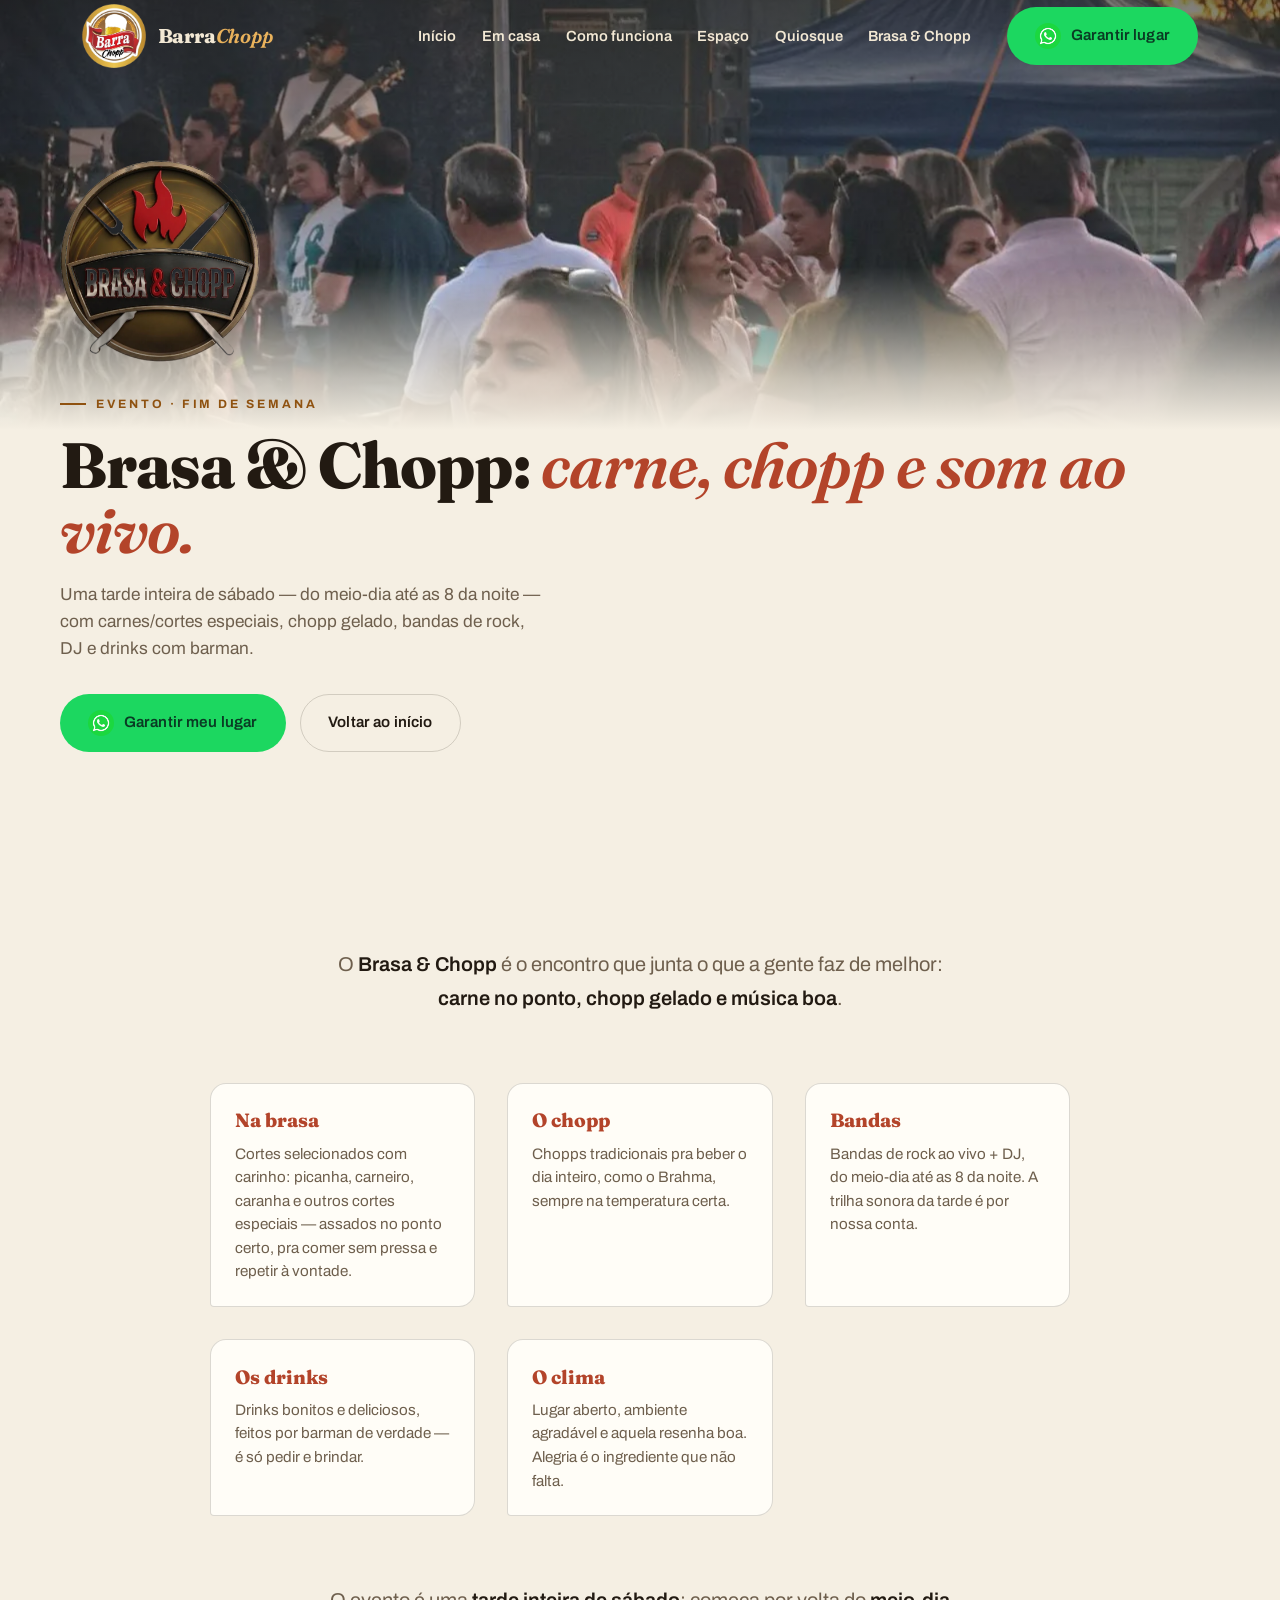
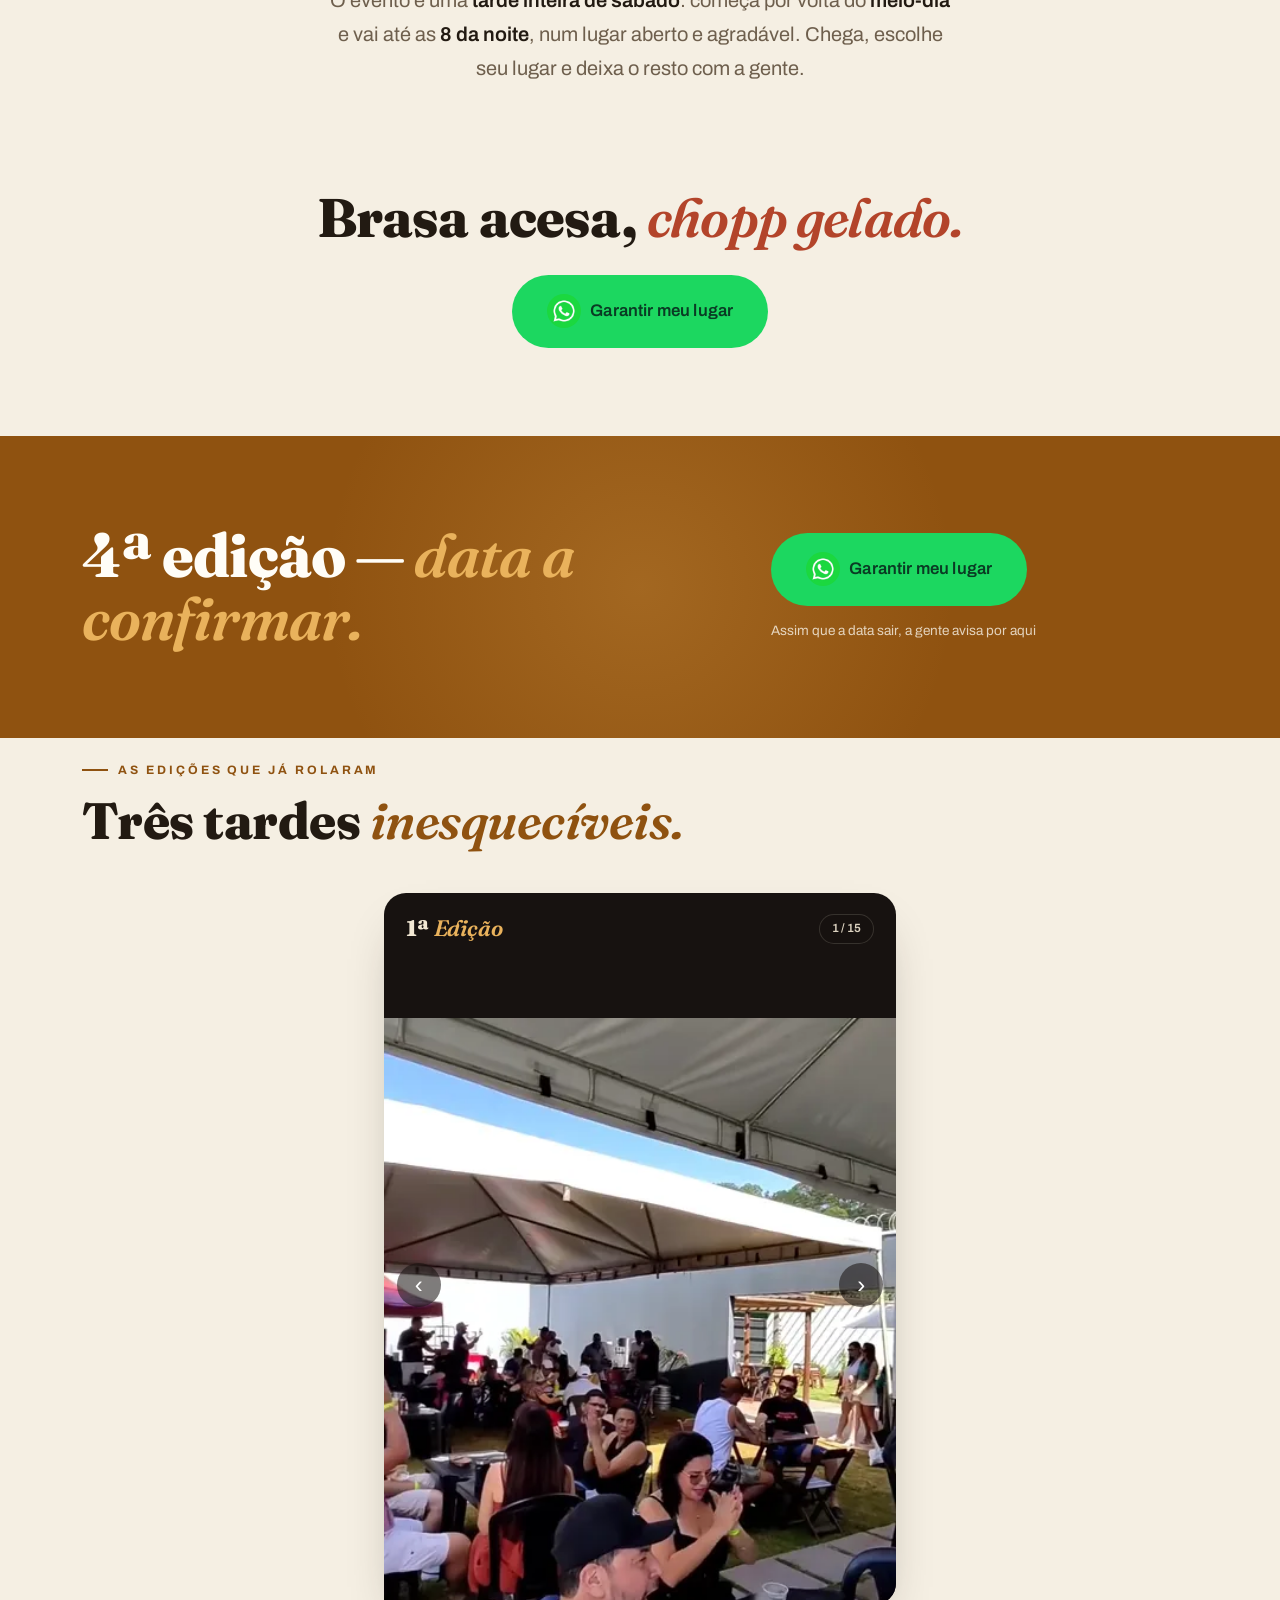
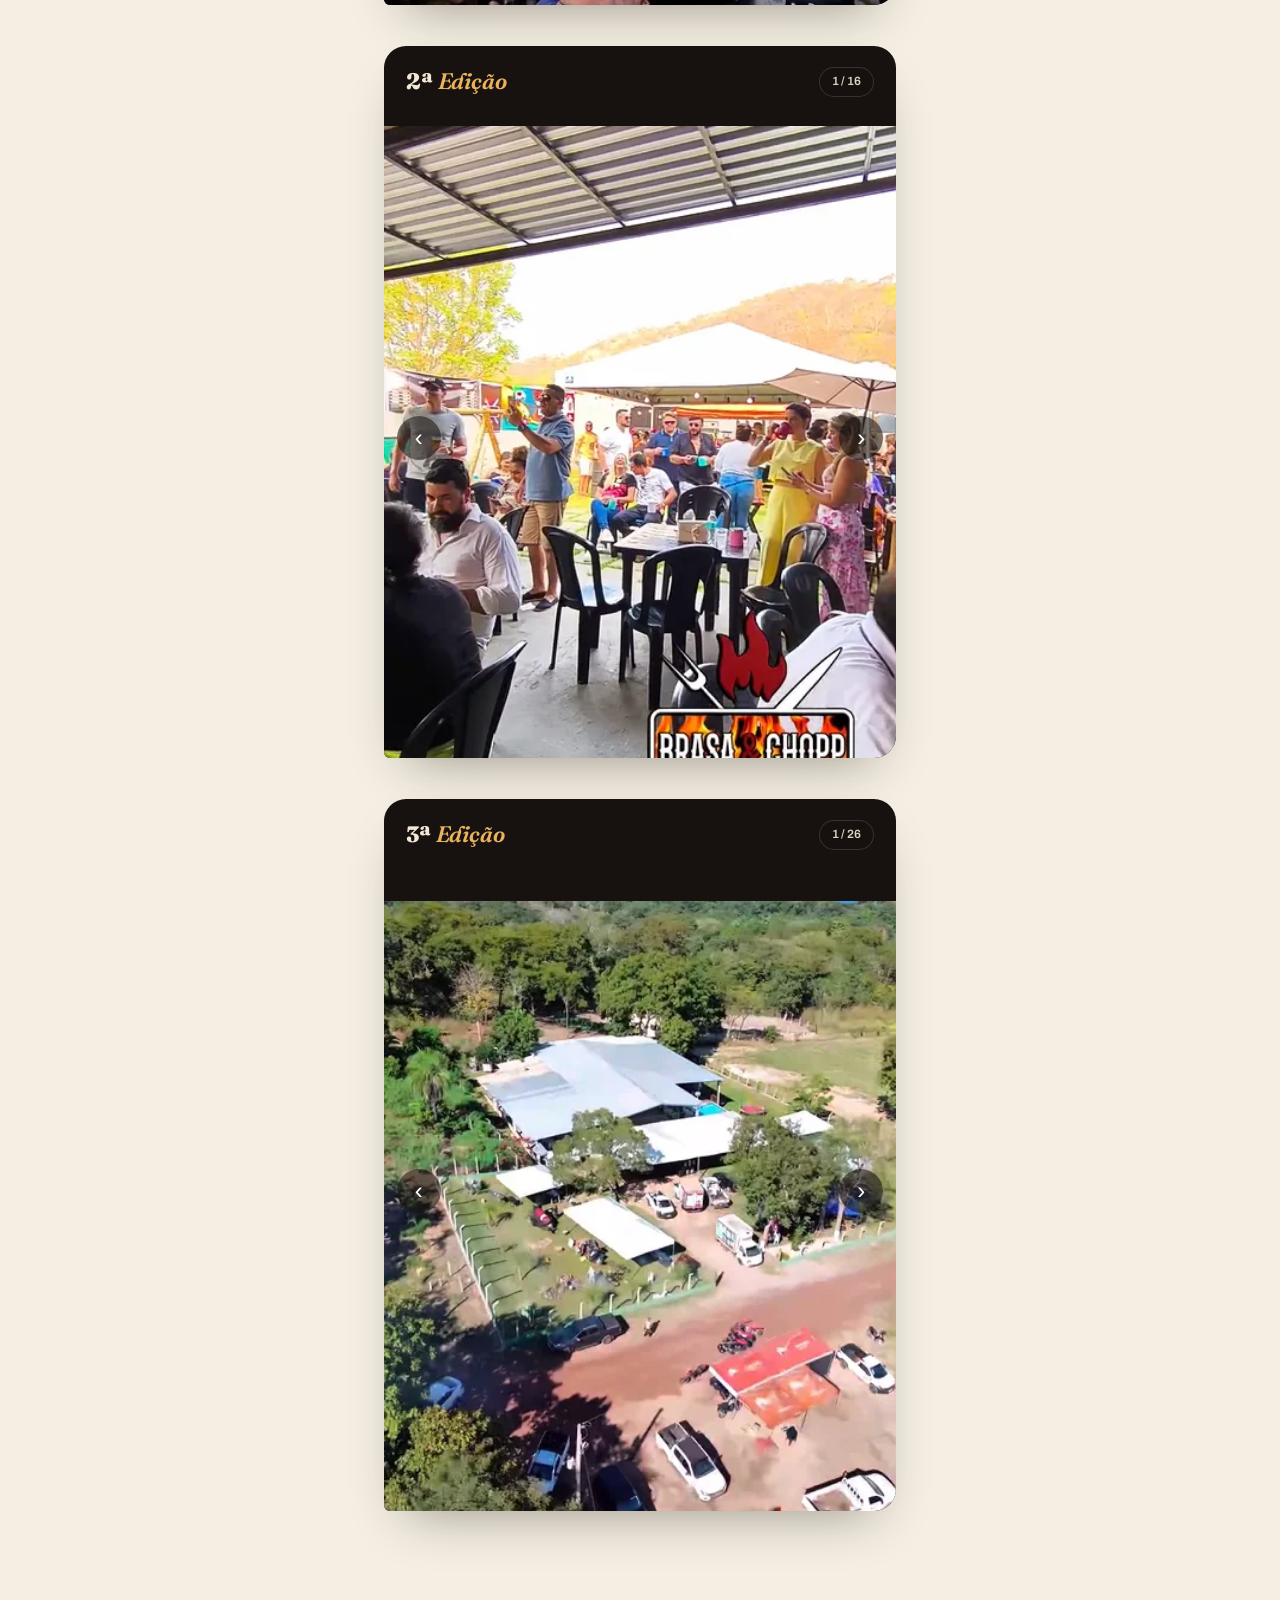
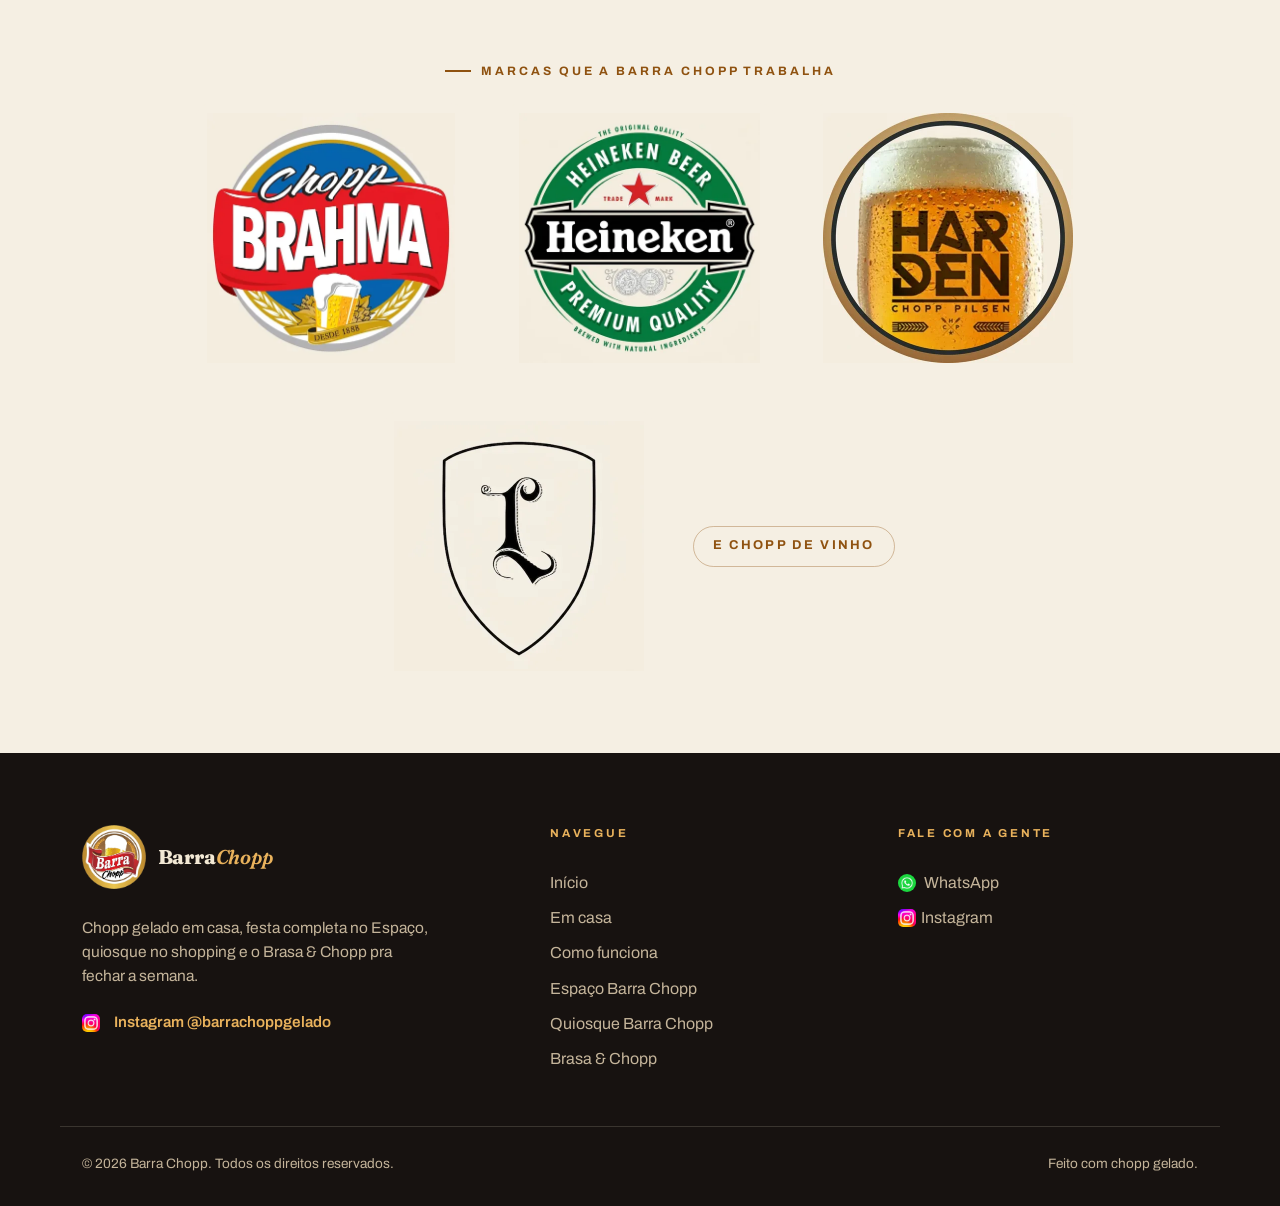
==== commit 67dcca10: "Split editions into three stacked carousels Each edition gets its own card with a serif header, phot" ====
--- a/brasaechopp.html
+++ b/brasaechopp.html
@@ -120,76 +120,106 @@
         <p class="eyebrow" data-reveal>As edições que já rolaram</p>
         <h2 class="section-title" data-reveal style="--d:.05s">Três tardes <em>inesquecíveis.</em></h2>
       </header>
-      <div class="wrap">
+      <div class="wrap edicoes-list">
         <article class="edicao" data-carousel data-reveal>
-          <span class="edicao-label" data-label>1ª Edição</span>
-          <div class="carousel">
-            <button class="carousel-arrow carousel-arrow--prev" type="button" data-prev aria-label="Foto anterior">‹</button>
-            <div class="carousel-viewport">
-              <div class="carousel-track" data-track>
-                <button class="carousel-slide" type="button" data-full data-ed="1ª Edição" aria-label="Ampliar foto"><img src="assets/img/brasaechopp/fundos/fundo1edic.webp" alt="1ª Edição — foto 1" loading="lazy" decoding="async" width="432" height="537"></button>
-                <button class="carousel-slide" type="button" data-full data-ed="1ª Edição" aria-label="Ampliar foto"><img src="assets/img/brasaechopp/1a-edicao/01.webp" alt="1ª Edição — foto 2" loading="lazy" decoding="async" width="431" height="546"></button>
-                <button class="carousel-slide" type="button" data-full data-ed="1ª Edição" aria-label="Ampliar foto"><img src="assets/img/brasaechopp/1a-edicao/02.webp" alt="1ª Edição — foto 3" loading="lazy" decoding="async" width="430" height="541"></button>
-                <button class="carousel-slide" type="button" data-full data-ed="1ª Edição" aria-label="Ampliar foto"><img src="assets/img/brasaechopp/1a-edicao/03.webp" alt="1ª Edição — foto 4" loading="lazy" decoding="async" width="387" height="497"></button>
-                <button class="carousel-slide" type="button" data-full data-ed="1ª Edição" aria-label="Ampliar foto"><img src="assets/img/brasaechopp/1a-edicao/04.webp" alt="1ª Edição — foto 5" loading="lazy" decoding="async" width="395" height="532"></button>
-                <button class="carousel-slide" type="button" data-full data-ed="1ª Edição" aria-label="Ampliar foto"><img src="assets/img/brasaechopp/1a-edicao/5.webp" alt="1ª Edição — foto 6" loading="lazy" decoding="async" width="432" height="537"></button>
-                <button class="carousel-slide" type="button" data-full data-ed="1ª Edição" aria-label="Ampliar foto"><img src="assets/img/brasaechopp/1a-edicao/6.webp" alt="1ª Edição — foto 7" loading="lazy" decoding="async" width="432" height="627"></button>
-                <button class="carousel-slide" type="button" data-full data-ed="1ª Edição" aria-label="Ampliar foto"><img src="assets/img/brasaechopp/1a-edicao/7.webp" alt="1ª Edição — foto 8" loading="lazy" decoding="async" width="432" height="620"></button>
-                <button class="carousel-slide" type="button" data-full data-ed="1ª Edição" aria-label="Ampliar foto"><img src="assets/img/brasaechopp/1a-edicao/8.webp" alt="1ª Edição — foto 9" loading="lazy" decoding="async" width="432" height="615"></button>
-                <button class="carousel-slide" type="button" data-full data-ed="1ª Edição" aria-label="Ampliar foto"><img src="assets/img/brasaechopp/1a-edicao/9.webp" alt="1ª Edição — foto 10" loading="lazy" decoding="async" width="435" height="547"></button>
-                <button class="carousel-slide" type="button" data-full data-ed="1ª Edição" aria-label="Ampliar foto"><img src="assets/img/brasaechopp/1a-edicao/10.webp" alt="1ª Edição — foto 11" loading="lazy" decoding="async" width="430" height="537"></button>
-                <button class="carousel-slide" type="button" data-full data-ed="1ª Edição" aria-label="Ampliar foto"><img src="assets/img/brasaechopp/1a-edicao/11.webp" alt="1ª Edição — foto 12" loading="lazy" decoding="async" width="377" height="481"></button>
-                <button class="carousel-slide" type="button" data-full data-ed="1ª Edição" aria-label="Ampliar foto"><img src="assets/img/brasaechopp/1a-edicao/12.webp" alt="1ª Edição — foto 13" loading="lazy" decoding="async" width="435" height="546"></button>
-                <button class="carousel-slide" type="button" data-full data-ed="1ª Edição" aria-label="Ampliar foto"><img src="assets/img/brasaechopp/1a-edicao/13.webp" alt="1ª Edição — foto 14" loading="lazy" decoding="async" width="432" height="622"></button>
-                <button class="carousel-slide" type="button" data-full data-ed="1ª Edição" aria-label="Ampliar foto"><img src="assets/img/brasaechopp/1a-edicao/14.webp" alt="1ª Edição — foto 15" loading="lazy" decoding="async" width="436" height="547"></button>
-                <button class="carousel-slide" type="button" data-full data-ed="2ª Edição" aria-label="Ampliar foto"><img src="assets/img/brasaechopp/fundos/fundo2edic.webp" alt="2ª Edição — foto 16" loading="lazy" decoding="async" width="432" height="612"></button>
-                <button class="carousel-slide" type="button" data-full data-ed="2ª Edição" aria-label="Ampliar foto"><img src="assets/img/brasaechopp/2a-edicao/01.webp" alt="2ª Edição — foto 17" loading="lazy" decoding="async" width="432" height="612"></button>
-                <button class="carousel-slide" type="button" data-full data-ed="2ª Edição" aria-label="Ampliar foto"><img src="assets/img/brasaechopp/2a-edicao/02.webp" alt="2ª Edição — foto 18" loading="lazy" decoding="async" width="432" height="542"></button>
-                <button class="carousel-slide" type="button" data-full data-ed="2ª Edição" aria-label="Ampliar foto"><img src="assets/img/brasaechopp/2a-edicao/03.webp" alt="2ª Edição — foto 19" loading="lazy" decoding="async" width="436" height="542"></button>
-                <button class="carousel-slide" type="button" data-full data-ed="2ª Edição" aria-label="Ampliar foto"><img src="assets/img/brasaechopp/2a-edicao/04.webp" alt="2ª Edição — foto 20" loading="lazy" decoding="async" width="435" height="550"></button>
-                <button class="carousel-slide" type="button" data-full data-ed="2ª Edição" aria-label="Ampliar foto"><img src="assets/img/brasaechopp/2a-edicao/05.webp" alt="2ª Edição — foto 21" loading="lazy" decoding="async" width="422" height="541"></button>
-                <button class="carousel-slide" type="button" data-full data-ed="2ª Edição" aria-label="Ampliar foto"><img src="assets/img/brasaechopp/2a-edicao/06.webp" alt="2ª Edição — foto 22" loading="lazy" decoding="async" width="430" height="546"></button>
-                <button class="carousel-slide" type="button" data-full data-ed="2ª Edição" aria-label="Ampliar foto"><img src="assets/img/brasaechopp/2a-edicao/07.webp" alt="2ª Edição — foto 23" loading="lazy" decoding="async" width="437" height="545"></button>
-                <button class="carousel-slide" type="button" data-full data-ed="2ª Edição" aria-label="Ampliar foto"><img src="assets/img/brasaechopp/2a-edicao/08.webp" alt="2ª Edição — foto 24" loading="lazy" decoding="async" width="427" height="542"></button>
-                <button class="carousel-slide" type="button" data-full data-ed="2ª Edição" aria-label="Ampliar foto"><img src="assets/img/brasaechopp/2a-edicao/09.webp" alt="2ª Edição — foto 25" loading="lazy" decoding="async" width="432" height="531"></button>
-                <button class="carousel-slide" type="button" data-full data-ed="2ª Edição" aria-label="Ampliar foto"><img src="assets/img/brasaechopp/2a-edicao/10.webp" alt="2ª Edição — foto 26" loading="lazy" decoding="async" width="437" height="547"></button>
-                <button class="carousel-slide" type="button" data-full data-ed="2ª Edição" aria-label="Ampliar foto"><img src="assets/img/brasaechopp/2a-edicao/11.webp" alt="2ª Edição — foto 27" loading="lazy" decoding="async" width="432" height="537"></button>
-                <button class="carousel-slide" type="button" data-full data-ed="2ª Edição" aria-label="Ampliar foto"><img src="assets/img/brasaechopp/2a-edicao/12.webp" alt="2ª Edição — foto 28" loading="lazy" decoding="async" width="412" height="542"></button>
-                <button class="carousel-slide" type="button" data-full data-ed="2ª Edição" aria-label="Ampliar foto"><img src="assets/img/brasaechopp/2a-edicao/13.webp" alt="2ª Edição — foto 29" loading="lazy" decoding="async" width="432" height="625"></button>
-                <button class="carousel-slide" type="button" data-full data-ed="2ª Edição" aria-label="Ampliar foto"><img src="assets/img/brasaechopp/2a-edicao/14.webp" alt="2ª Edição — foto 30" loading="lazy" decoding="async" width="431" height="542"></button>
-                <button class="carousel-slide" type="button" data-full data-ed="2ª Edição" aria-label="Ampliar foto"><img src="assets/img/brasaechopp/2a-edicao/15.webp" alt="2ª Edição — foto 31" loading="lazy" decoding="async" width="420" height="547"></button>
-                <button class="carousel-slide" type="button" data-full data-ed="3ª Edição" aria-label="Ampliar foto"><img src="assets/img/brasaechopp/fundos/fundo3aedic.webp" alt="3ª Edição — foto 32" loading="lazy" decoding="async" width="427" height="622"></button>
-                <button class="carousel-slide" type="button" data-full data-ed="3ª Edição" aria-label="Ampliar foto"><img src="assets/img/brasaechopp/3a-edicao/01.webp" alt="3ª Edição — foto 33" loading="lazy" decoding="async" width="845" height="807"></button>
-                <button class="carousel-slide" type="button" data-full data-ed="3ª Edição" aria-label="Ampliar foto"><img src="assets/img/brasaechopp/3a-edicao/02.webp" alt="3ª Edição — foto 34" loading="lazy" decoding="async" width="436" height="622"></button>
-                <button class="carousel-slide" type="button" data-full data-ed="3ª Edição" aria-label="Ampliar foto"><img src="assets/img/brasaechopp/3a-edicao/03.webp" alt="3ª Edição — foto 35" loading="lazy" decoding="async" width="427" height="622"></button>
-                <button class="carousel-slide" type="button" data-full data-ed="3ª Edição" aria-label="Ampliar foto"><img src="assets/img/brasaechopp/3a-edicao/04.webp" alt="3ª Edição — foto 36" loading="lazy" decoding="async" width="431" height="535"></button>
-                <button class="carousel-slide" type="button" data-full data-ed="3ª Edição" aria-label="Ampliar foto"><img src="assets/img/brasaechopp/3a-edicao/05.webp" alt="3ª Edição — foto 37" loading="lazy" decoding="async" width="430" height="537"></button>
-                <button class="carousel-slide" type="button" data-full data-ed="3ª Edição" aria-label="Ampliar foto"><img src="assets/img/brasaechopp/3a-edicao/06.webp" alt="3ª Edição — foto 38" loading="lazy" decoding="async" width="345" height="532"></button>
-                <button class="carousel-slide" type="button" data-full data-ed="3ª Edição" aria-label="Ampliar foto"><img src="assets/img/brasaechopp/3a-edicao/07.webp" alt="3ª Edição — foto 39" loading="lazy" decoding="async" width="432" height="532"></button>
-                <button class="carousel-slide" type="button" data-full data-ed="3ª Edição" aria-label="Ampliar foto"><img src="assets/img/brasaechopp/3a-edicao/08.webp" alt="3ª Edição — foto 40" loading="lazy" decoding="async" width="427" height="532"></button>
-                <button class="carousel-slide" type="button" data-full data-ed="3ª Edição" aria-label="Ampliar foto"><img src="assets/img/brasaechopp/3a-edicao/09.webp" alt="3ª Edição — foto 41" loading="lazy" decoding="async" width="431" height="546"></button>
-                <button class="carousel-slide" type="button" data-full data-ed="3ª Edição" aria-label="Ampliar foto"><img src="assets/img/brasaechopp/3a-edicao/10.webp" alt="3ª Edição — foto 42" loading="lazy" decoding="async" width="432" height="545"></button>
-                <button class="carousel-slide" type="button" data-full data-ed="3ª Edição" aria-label="Ampliar foto"><img src="assets/img/brasaechopp/3a-edicao/11.webp" alt="3ª Edição — foto 43" loading="lazy" decoding="async" width="436" height="546"></button>
-                <button class="carousel-slide" type="button" data-full data-ed="3ª Edição" aria-label="Ampliar foto"><img src="assets/img/brasaechopp/3a-edicao/12.webp" alt="3ª Edição — foto 44" loading="lazy" decoding="async" width="395" height="622"></button>
-                <button class="carousel-slide" type="button" data-full data-ed="3ª Edição" aria-label="Ampliar foto"><img src="assets/img/brasaechopp/3a-edicao/13.webp" alt="3ª Edição — foto 45" loading="lazy" decoding="async" width="427" height="502"></button>
-                <button class="carousel-slide" type="button" data-full data-ed="3ª Edição" aria-label="Ampliar foto"><img src="assets/img/brasaechopp/3a-edicao/14.webp" alt="3ª Edição — foto 46" loading="lazy" decoding="async" width="432" height="537"></button>
-                <button class="carousel-slide" type="button" data-full data-ed="3ª Edição" aria-label="Ampliar foto"><img src="assets/img/brasaechopp/3a-edicao/15.webp" alt="3ª Edição — foto 47" loading="lazy" decoding="async" width="432" height="482"></button>
-                <button class="carousel-slide" type="button" data-full data-ed="3ª Edição" aria-label="Ampliar foto"><img src="assets/img/brasaechopp/3a-edicao/16.webp" alt="3ª Edição — foto 48" loading="lazy" decoding="async" width="587" height="780"></button>
-                <button class="carousel-slide" type="button" data-full data-ed="3ª Edição" aria-label="Ampliar foto"><img src="assets/img/brasaechopp/3a-edicao/17.webp" alt="3ª Edição — foto 49" loading="lazy" decoding="async" width="592" height="785"></button>
-                <button class="carousel-slide" type="button" data-full data-ed="3ª Edição" aria-label="Ampliar foto"><img src="assets/img/brasaechopp/3a-edicao/18.webp" alt="3ª Edição — foto 50" loading="lazy" decoding="async" width="540" height="697"></button>
-                <button class="carousel-slide" type="button" data-full data-ed="3ª Edição" aria-label="Ampliar foto"><img src="assets/img/brasaechopp/3a-edicao/19.webp" alt="3ª Edição — foto 51" loading="lazy" decoding="async" width="592" height="712"></button>
-                <button class="carousel-slide" type="button" data-full data-ed="3ª Edição" aria-label="Ampliar foto"><img src="assets/img/brasaechopp/3a-edicao/20.webp" alt="3ª Edição — foto 52" loading="lazy" decoding="async" width="545" height="761"></button>
-                <button class="carousel-slide" type="button" data-full data-ed="3ª Edição" aria-label="Ampliar foto"><img src="assets/img/brasaechopp/3a-edicao/21.webp" alt="3ª Edição — foto 53" loading="lazy" decoding="async" width="536" height="745"></button>
-                <button class="carousel-slide" type="button" data-full data-ed="3ª Edição" aria-label="Ampliar foto"><img src="assets/img/brasaechopp/3a-edicao/22.webp" alt="3ª Edição — foto 54" loading="lazy" decoding="async" width="595" height="762"></button>
-                <button class="carousel-slide" type="button" data-full data-ed="3ª Edição" aria-label="Ampliar foto"><img src="assets/img/brasaechopp/3a-edicao/23.webp" alt="3ª Edição — foto 55" loading="lazy" decoding="async" width="557" height="715"></button>
-                <button class="carousel-slide" type="button" data-full data-ed="3ª Edição" aria-label="Ampliar foto"><img src="assets/img/brasaechopp/3a-edicao/24.webp" alt="3ª Edição — foto 56" loading="lazy" decoding="async" width="752" height="750"></button>
-                <button class="carousel-slide" type="button" data-full data-ed="3ª Edição" aria-label="Ampliar foto"><img src="assets/img/brasaechopp/3a-edicao/25.webp" alt="3ª Edição — foto 57" loading="lazy" decoding="async" width="761" height="765"></button>
-              </div>
-            </div>
-            <button class="carousel-arrow carousel-arrow--next" type="button" data-next aria-label="Próxima foto">›</button>
-            <span class="carousel-count" data-count>1 / 57</span>
-          </div>
-        </article>
+  <header class="edicao-head">
+    <span class="edicao-title">1ª <em>Edição</em></span>
+    <span class="carousel-count" data-count>1 / 15</span>
+  </header>
+  <div class="carousel">
+    <button class="carousel-arrow carousel-arrow--prev" type="button" data-prev aria-label="Foto anterior">‹</button>
+    <div class="carousel-viewport">
+      <div class="carousel-track" data-track>
+        <button class="carousel-slide" type="button" data-full data-ed="1ª Edição" aria-label="Ampliar foto"><img src="assets/img/brasaechopp/fundos/fundo1edic.webp" alt="1ª Edição — foto 1" loading="lazy" decoding="async" width="432" height="537"></button>
+        <button class="carousel-slide" type="button" data-full data-ed="1ª Edição" aria-label="Ampliar foto"><img src="assets/img/brasaechopp/1a-edicao/01.webp" alt="1ª Edição — foto 2" loading="lazy" decoding="async" width="431" height="546"></button>
+        <button class="carousel-slide" type="button" data-full data-ed="1ª Edição" aria-label="Ampliar foto"><img src="assets/img/brasaechopp/1a-edicao/02.webp" alt="1ª Edição — foto 3" loading="lazy" decoding="async" width="430" height="541"></button>
+        <button class="carousel-slide" type="button" data-full data-ed="1ª Edição" aria-label="Ampliar foto"><img src="assets/img/brasaechopp/1a-edicao/03.webp" alt="1ª Edição — foto 4" loading="lazy" decoding="async" width="387" height="497"></button>
+        <button class="carousel-slide" type="button" data-full data-ed="1ª Edição" aria-label="Ampliar foto"><img src="assets/img/brasaechopp/1a-edicao/04.webp" alt="1ª Edição — foto 5" loading="lazy" decoding="async" width="395" height="532"></button>
+        <button class="carousel-slide" type="button" data-full data-ed="1ª Edição" aria-label="Ampliar foto"><img src="assets/img/brasaechopp/1a-edicao/5.webp" alt="1ª Edição — foto 6" loading="lazy" decoding="async" width="432" height="537"></button>
+        <button class="carousel-slide" type="button" data-full data-ed="1ª Edição" aria-label="Ampliar foto"><img src="assets/img/brasaechopp/1a-edicao/6.webp" alt="1ª Edição — foto 7" loading="lazy" decoding="async" width="432" height="627"></button>
+        <button class="carousel-slide" type="button" data-full data-ed="1ª Edição" aria-label="Ampliar foto"><img src="assets/img/brasaechopp/1a-edicao/7.webp" alt="1ª Edição — foto 8" loading="lazy" decoding="async" width="432" height="620"></button>
+        <button class="carousel-slide" type="button" data-full data-ed="1ª Edição" aria-label="Ampliar foto"><img src="assets/img/brasaechopp/1a-edicao/8.webp" alt="1ª Edição — foto 9" loading="lazy" decoding="async" width="432" height="615"></button>
+        <button class="carousel-slide" type="button" data-full data-ed="1ª Edição" aria-label="Ampliar foto"><img src="assets/img/brasaechopp/1a-edicao/9.webp" alt="1ª Edição — foto 10" loading="lazy" decoding="async" width="435" height="547"></button>
+        <button class="carousel-slide" type="button" data-full data-ed="1ª Edição" aria-label="Ampliar foto"><img src="assets/img/brasaechopp/1a-edicao/10.webp" alt="1ª Edição — foto 11" loading="lazy" decoding="async" width="430" height="537"></button>
+        <button class="carousel-slide" type="button" data-full data-ed="1ª Edição" aria-label="Ampliar foto"><img src="assets/img/brasaechopp/1a-edicao/11.webp" alt="1ª Edição — foto 12" loading="lazy" decoding="async" width="377" height="481"></button>
+        <button class="carousel-slide" type="button" data-full data-ed="1ª Edição" aria-label="Ampliar foto"><img src="assets/img/brasaechopp/1a-edicao/12.webp" alt="1ª Edição — foto 13" loading="lazy" decoding="async" width="435" height="546"></button>
+        <button class="carousel-slide" type="button" data-full data-ed="1ª Edição" aria-label="Ampliar foto"><img src="assets/img/brasaechopp/1a-edicao/13.webp" alt="1ª Edição — foto 14" loading="lazy" decoding="async" width="432" height="622"></button>
+        <button class="carousel-slide" type="button" data-full data-ed="1ª Edição" aria-label="Ampliar foto"><img src="assets/img/brasaechopp/1a-edicao/14.webp" alt="1ª Edição — foto 15" loading="lazy" decoding="async" width="436" height="547"></button>
+      </div>
+    </div>
+    <button class="carousel-arrow carousel-arrow--next" type="button" data-next aria-label="Próxima foto">›</button>
+  </div>
+</article>
+        <article class="edicao" data-carousel data-reveal>
+  <header class="edicao-head">
+    <span class="edicao-title">2ª <em>Edição</em></span>
+    <span class="carousel-count" data-count>1 / 16</span>
+  </header>
+  <div class="carousel">
+    <button class="carousel-arrow carousel-arrow--prev" type="button" data-prev aria-label="Foto anterior">‹</button>
+    <div class="carousel-viewport">
+      <div class="carousel-track" data-track>
+        <button class="carousel-slide" type="button" data-full data-ed="2ª Edição" aria-label="Ampliar foto"><img src="assets/img/brasaechopp/fundos/fundo2edic.webp" alt="2ª Edição — foto 1" loading="lazy" decoding="async" width="432" height="612"></button>
+        <button class="carousel-slide" type="button" data-full data-ed="2ª Edição" aria-label="Ampliar foto"><img src="assets/img/brasaechopp/2a-edicao/01.webp" alt="2ª Edição — foto 2" loading="lazy" decoding="async" width="432" height="612"></button>
+        <button class="carousel-slide" type="button" data-full data-ed="2ª Edição" aria-label="Ampliar foto"><img src="assets/img/brasaechopp/2a-edicao/02.webp" alt="2ª Edição — foto 3" loading="lazy" decoding="async" width="432" height="542"></button>
+        <button class="carousel-slide" type="button" data-full data-ed="2ª Edição" aria-label="Ampliar foto"><img src="assets/img/brasaechopp/2a-edicao/03.webp" alt="2ª Edição — foto 4" loading="lazy" decoding="async" width="436" height="542"></button>
+        <button class="carousel-slide" type="button" data-full data-ed="2ª Edição" aria-label="Ampliar foto"><img src="assets/img/brasaechopp/2a-edicao/04.webp" alt="2ª Edição — foto 5" loading="lazy" decoding="async" width="435" height="550"></button>
+        <button class="carousel-slide" type="button" data-full data-ed="2ª Edição" aria-label="Ampliar foto"><img src="assets/img/brasaechopp/2a-edicao/05.webp" alt="2ª Edição — foto 6" loading="lazy" decoding="async" width="422" height="541"></button>
+        <button class="carousel-slide" type="button" data-full data-ed="2ª Edição" aria-label="Ampliar foto"><img src="assets/img/brasaechopp/2a-edicao/06.webp" alt="2ª Edição — foto 7" loading="lazy" decoding="async" width="430" height="546"></button>
+        <button class="carousel-slide" type="button" data-full data-ed="2ª Edição" aria-label="Ampliar foto"><img src="assets/img/brasaechopp/2a-edicao/07.webp" alt="2ª Edição — foto 8" loading="lazy" decoding="async" width="437" height="545"></button>
+        <button class="carousel-slide" type="button" data-full data-ed="2ª Edição" aria-label="Ampliar foto"><img src="assets/img/brasaechopp/2a-edicao/08.webp" alt="2ª Edição — foto 9" loading="lazy" decoding="async" width="427" height="542"></button>
+        <button class="carousel-slide" type="button" data-full data-ed="2ª Edição" aria-label="Ampliar foto"><img src="assets/img/brasaechopp/2a-edicao/09.webp" alt="2ª Edição — foto 10" loading="lazy" decoding="async" width="432" height="531"></button>
+        <button class="carousel-slide" type="button" data-full data-ed="2ª Edição" aria-label="Ampliar foto"><img src="assets/img/brasaechopp/2a-edicao/10.webp" alt="2ª Edição — foto 11" loading="lazy" decoding="async" width="437" height="547"></button>
+        <button class="carousel-slide" type="button" data-full data-ed="2ª Edição" aria-label="Ampliar foto"><img src="assets/img/brasaechopp/2a-edicao/11.webp" alt="2ª Edição — foto 12" loading="lazy" decoding="async" width="432" height="537"></button>
+        <button class="carousel-slide" type="button" data-full data-ed="2ª Edição" aria-label="Ampliar foto"><img src="assets/img/brasaechopp/2a-edicao/12.webp" alt="2ª Edição — foto 13" loading="lazy" decoding="async" width="412" height="542"></button>
+        <button class="carousel-slide" type="button" data-full data-ed="2ª Edição" aria-label="Ampliar foto"><img src="assets/img/brasaechopp/2a-edicao/13.webp" alt="2ª Edição — foto 14" loading="lazy" decoding="async" width="432" height="625"></button>
+        <button class="carousel-slide" type="button" data-full data-ed="2ª Edição" aria-label="Ampliar foto"><img src="assets/img/brasaechopp/2a-edicao/14.webp" alt="2ª Edição — foto 15" loading="lazy" decoding="async" width="431" height="542"></button>
+        <button class="carousel-slide" type="button" data-full data-ed="2ª Edição" aria-label="Ampliar foto"><img src="assets/img/brasaechopp/2a-edicao/15.webp" alt="2ª Edição — foto 16" loading="lazy" decoding="async" width="420" height="547"></button>
+      </div>
+    </div>
+    <button class="carousel-arrow carousel-arrow--next" type="button" data-next aria-label="Próxima foto">›</button>
+  </div>
+</article>
+        <article class="edicao" data-carousel data-reveal>
+  <header class="edicao-head">
+    <span class="edicao-title">3ª <em>Edição</em></span>
+    <span class="carousel-count" data-count>1 / 26</span>
+  </header>
+  <div class="carousel">
+    <button class="carousel-arrow carousel-arrow--prev" type="button" data-prev aria-label="Foto anterior">‹</button>
+    <div class="carousel-viewport">
+      <div class="carousel-track" data-track>
+        <button class="carousel-slide" type="button" data-full data-ed="3ª Edição" aria-label="Ampliar foto"><img src="assets/img/brasaechopp/fundos/fundo3aedic.webp" alt="3ª Edição — foto 1" loading="lazy" decoding="async" width="427" height="622"></button>
+        <button class="carousel-slide" type="button" data-full data-ed="3ª Edição" aria-label="Ampliar foto"><img src="assets/img/brasaechopp/3a-edicao/01.webp" alt="3ª Edição — foto 2" loading="lazy" decoding="async" width="845" height="807"></button>
+        <button class="carousel-slide" type="button" data-full data-ed="3ª Edição" aria-label="Ampliar foto"><img src="assets/img/brasaechopp/3a-edicao/02.webp" alt="3ª Edição — foto 3" loading="lazy" decoding="async" width="436" height="622"></button>
+        <button class="carousel-slide" type="button" data-full data-ed="3ª Edição" aria-label="Ampliar foto"><img src="assets/img/brasaechopp/3a-edicao/03.webp" alt="3ª Edição — foto 4" loading="lazy" decoding="async" width="427" height="622"></button>
+        <button class="carousel-slide" type="button" data-full data-ed="3ª Edição" aria-label="Ampliar foto"><img src="assets/img/brasaechopp/3a-edicao/04.webp" alt="3ª Edição — foto 5" loading="lazy" decoding="async" width="431" height="535"></button>
+        <button class="carousel-slide" type="button" data-full data-ed="3ª Edição" aria-label="Ampliar foto"><img src="assets/img/brasaechopp/3a-edicao/05.webp" alt="3ª Edição — foto 6" loading="lazy" decoding="async" width="430" height="537"></button>
+        <button class="carousel-slide" type="button" data-full data-ed="3ª Edição" aria-label="Ampliar foto"><img src="assets/img/brasaechopp/3a-edicao/06.webp" alt="3ª Edição — foto 7" loading="lazy" decoding="async" width="345" height="532"></button>
+        <button class="carousel-slide" type="button" data-full data-ed="3ª Edição" aria-label="Ampliar foto"><img src="assets/img/brasaechopp/3a-edicao/07.webp" alt="3ª Edição — foto 8" loading="lazy" decoding="async" width="432" height="532"></button>
+        <button class="carousel-slide" type="button" data-full data-ed="3ª Edição" aria-label="Ampliar foto"><img src="assets/img/brasaechopp/3a-edicao/08.webp" alt="3ª Edição — foto 9" loading="lazy" decoding="async" width="427" height="532"></button>
+        <button class="carousel-slide" type="button" data-full data-ed="3ª Edição" aria-label="Ampliar foto"><img src="assets/img/brasaechopp/3a-edicao/09.webp" alt="3ª Edição — foto 10" loading="lazy" decoding="async" width="431" height="546"></button>
+        <button class="carousel-slide" type="button" data-full data-ed="3ª Edição" aria-label="Ampliar foto"><img src="assets/img/brasaechopp/3a-edicao/10.webp" alt="3ª Edição — foto 11" loading="lazy" decoding="async" width="432" height="545"></button>
+        <button class="carousel-slide" type="button" data-full data-ed="3ª Edição" aria-label="Ampliar foto"><img src="assets/img/brasaechopp/3a-edicao/11.webp" alt="3ª Edição — foto 12" loading="lazy" decoding="async" width="436" height="546"></button>
+        <button class="carousel-slide" type="button" data-full data-ed="3ª Edição" aria-label="Ampliar foto"><img src="assets/img/brasaechopp/3a-edicao/12.webp" alt="3ª Edição — foto 13" loading="lazy" decoding="async" width="395" height="622"></button>
+        <button class="carousel-slide" type="button" data-full data-ed="3ª Edição" aria-label="Ampliar foto"><img src="assets/img/brasaechopp/3a-edicao/13.webp" alt="3ª Edição — foto 14" loading="lazy" decoding="async" width="427" height="502"></button>
+        <button class="carousel-slide" type="button" data-full data-ed="3ª Edição" aria-label="Ampliar foto"><img src="assets/img/brasaechopp/3a-edicao/14.webp" alt="3ª Edição — foto 15" loading="lazy" decoding="async" width="432" height="537"></button>
+        <button class="carousel-slide" type="button" data-full data-ed="3ª Edição" aria-label="Ampliar foto"><img src="assets/img/brasaechopp/3a-edicao/15.webp" alt="3ª Edição — foto 16" loading="lazy" decoding="async" width="432" height="482"></button>
+        <button class="carousel-slide" type="button" data-full data-ed="3ª Edição" aria-label="Ampliar foto"><img src="assets/img/brasaechopp/3a-edicao/16.webp" alt="3ª Edição — foto 17" loading="lazy" decoding="async" width="587" height="780"></button>
+        <button class="carousel-slide" type="button" data-full data-ed="3ª Edição" aria-label="Ampliar foto"><img src="assets/img/brasaechopp/3a-edicao/17.webp" alt="3ª Edição — foto 18" loading="lazy" decoding="async" width="592" height="785"></button>
+        <button class="carousel-slide" type="button" data-full data-ed="3ª Edição" aria-label="Ampliar foto"><img src="assets/img/brasaechopp/3a-edicao/18.webp" alt="3ª Edição — foto 19" loading="lazy" decoding="async" width="540" height="697"></button>
+        <button class="carousel-slide" type="button" data-full data-ed="3ª Edição" aria-label="Ampliar foto"><img src="assets/img/brasaechopp/3a-edicao/19.webp" alt="3ª Edição — foto 20" loading="lazy" decoding="async" width="592" height="712"></button>
+        <button class="carousel-slide" type="button" data-full data-ed="3ª Edição" aria-label="Ampliar foto"><img src="assets/img/brasaechopp/3a-edicao/20.webp" alt="3ª Edição — foto 21" loading="lazy" decoding="async" width="545" height="761"></button>
+        <button class="carousel-slide" type="button" data-full data-ed="3ª Edição" aria-label="Ampliar foto"><img src="assets/img/brasaechopp/3a-edicao/21.webp" alt="3ª Edição — foto 22" loading="lazy" decoding="async" width="536" height="745"></button>
+        <button class="carousel-slide" type="button" data-full data-ed="3ª Edição" aria-label="Ampliar foto"><img src="assets/img/brasaechopp/3a-edicao/22.webp" alt="3ª Edição — foto 23" loading="lazy" decoding="async" width="595" height="762"></button>
+        <button class="carousel-slide" type="button" data-full data-ed="3ª Edição" aria-label="Ampliar foto"><img src="assets/img/brasaechopp/3a-edicao/23.webp" alt="3ª Edição — foto 24" loading="lazy" decoding="async" width="557" height="715"></button>
+        <button class="carousel-slide" type="button" data-full data-ed="3ª Edição" aria-label="Ampliar foto"><img src="assets/img/brasaechopp/3a-edicao/24.webp" alt="3ª Edição — foto 25" loading="lazy" decoding="async" width="752" height="750"></button>
+        <button class="carousel-slide" type="button" data-full data-ed="3ª Edição" aria-label="Ampliar foto"><img src="assets/img/brasaechopp/3a-edicao/25.webp" alt="3ª Edição — foto 26" loading="lazy" decoding="async" width="761" height="765"></button>
+      </div>
+    </div>
+    <button class="carousel-arrow carousel-arrow--next" type="button" data-next aria-label="Próxima foto">›</button>
+  </div>
+</article>
       </div>
     </section>
     <!-- ======= Marcas parceiras ======= -->
--- a/assets/css/styles.css
+++ b/assets/css/styles.css
@@ -630,18 +630,22 @@
 /* ---------- Edições Brasa & Chopp ---------- */
 .edicoes { padding: 1rem 0 5.5rem; }
 .edicoes-head { margin-bottom: 2.8rem; }
+.edicoes-list { display: grid; gap: 2.6rem; }
 .edicao {
   position: relative;
-  max-width: 760px; margin-inline: auto;
+  max-width: 580px; margin-inline: auto;
   border-radius: 22px 22px 22px 6px; overflow: hidden;
   background: var(--bg-dark); box-shadow: var(--shadow);
 }
-.edicao-label {
-  position: absolute; top: 1rem; left: 1rem; z-index: 3;
-  background: var(--amber); color: #2a1a08;
-  font-size: .72rem; font-weight: 700; letter-spacing: .2em;
-  text-transform: uppercase; padding: .5rem 1rem; border-radius: 999px;
-}
+.edicao-head {
+  display: flex; justify-content: space-between; align-items: center;
+  gap: 1rem; padding: 1.15rem 1.4rem;
+}
+.edicao-title {
+  font-family: var(--font-display); font-weight: 800;
+  font-size: 1.4rem; letter-spacing: -.01em; color: var(--text-cream);
+}
+.edicao-title em { font-style: italic; font-weight: 600; color: var(--gold); }
 .carousel { position: relative; }
 .carousel-viewport {
   overflow: hidden;
@@ -671,9 +675,10 @@
 .carousel-arrow--prev { left: .8rem; }
 .carousel-arrow--next { right: .8rem; }
 .carousel-count {
-  position: absolute; bottom: .8rem; right: 1rem; z-index: 3;
   font-size: .75rem; font-weight: 600; color: rgba(242, 232, 212, .9);
-  background: rgba(23, 18, 16, .45); padding: .3rem .7rem; border-radius: 999px;
+  background: rgba(23, 18, 16, .6); border: 1px solid rgba(242, 232, 212, .15);
+  padding: .3rem .75rem; border-radius: 999px;
+  white-space: nowrap;
 }
 
 /* ---------- Lightbox (tela cheia) ---------- */
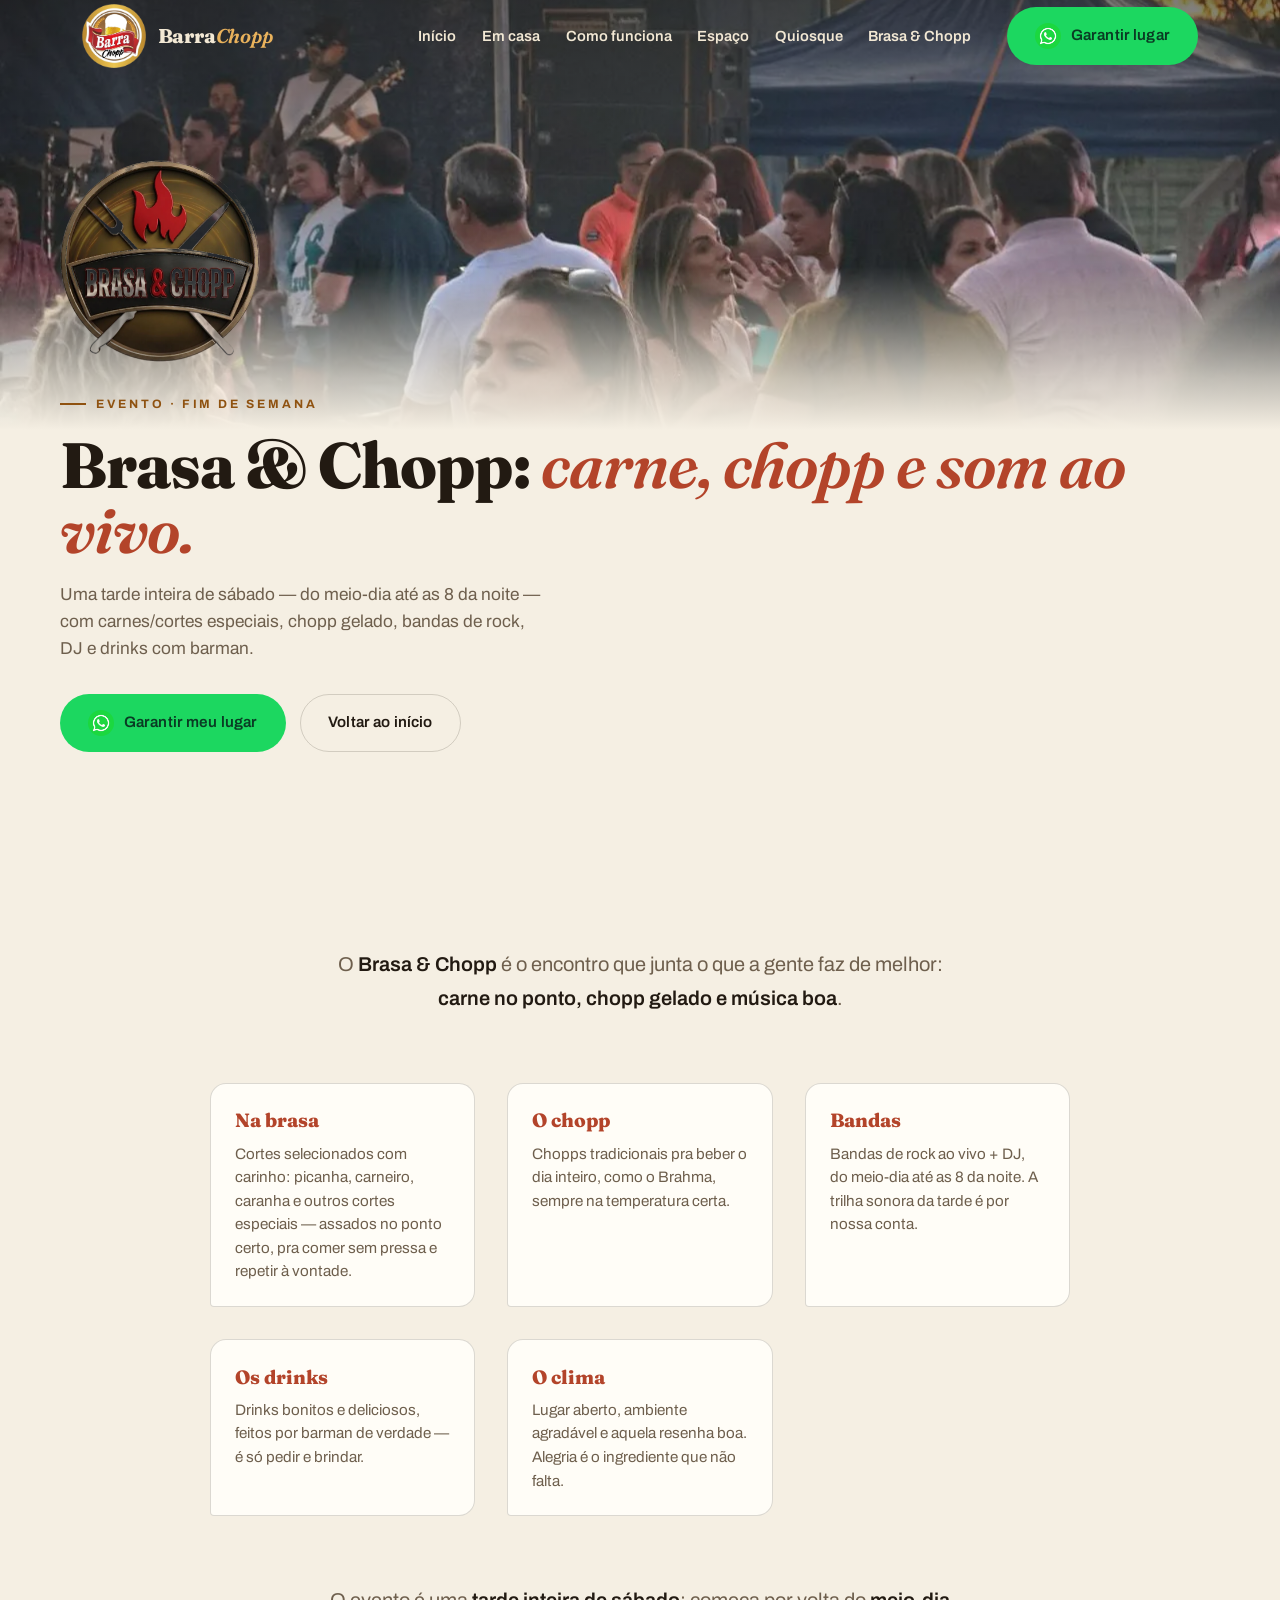
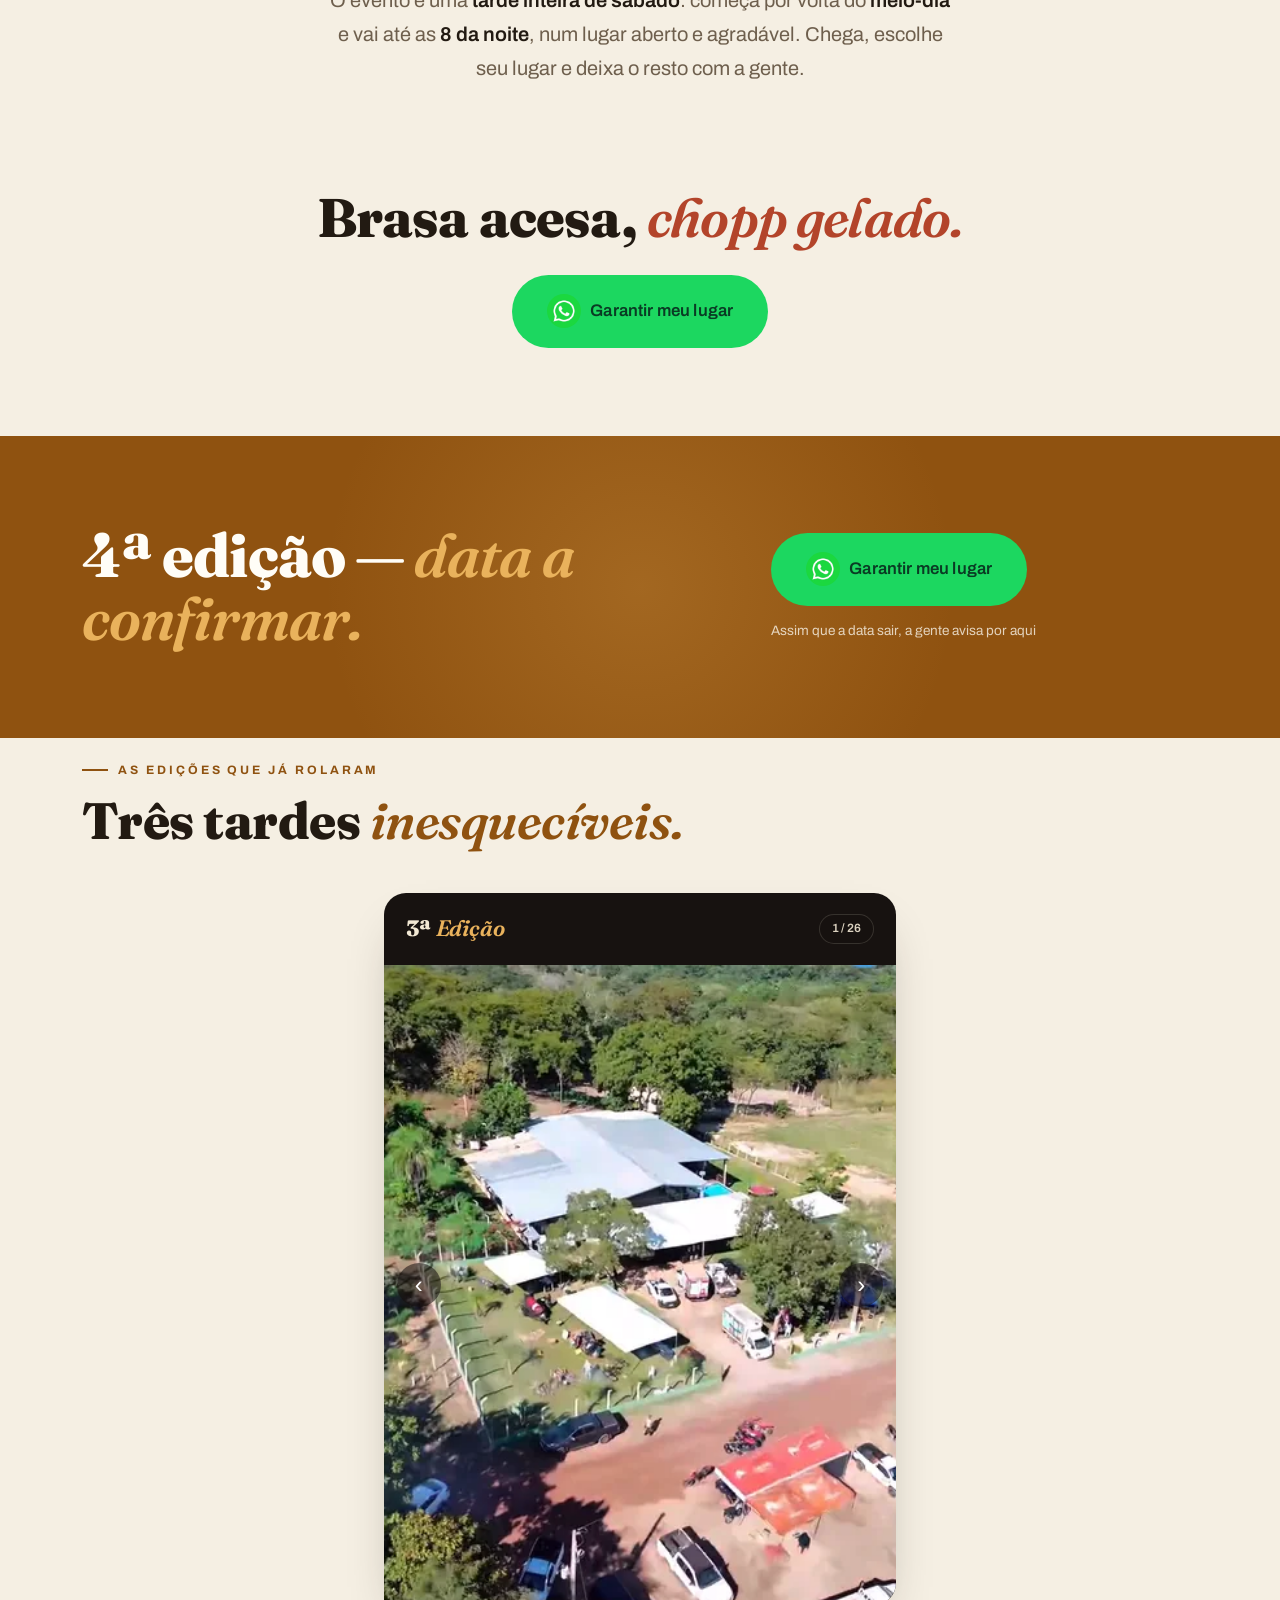
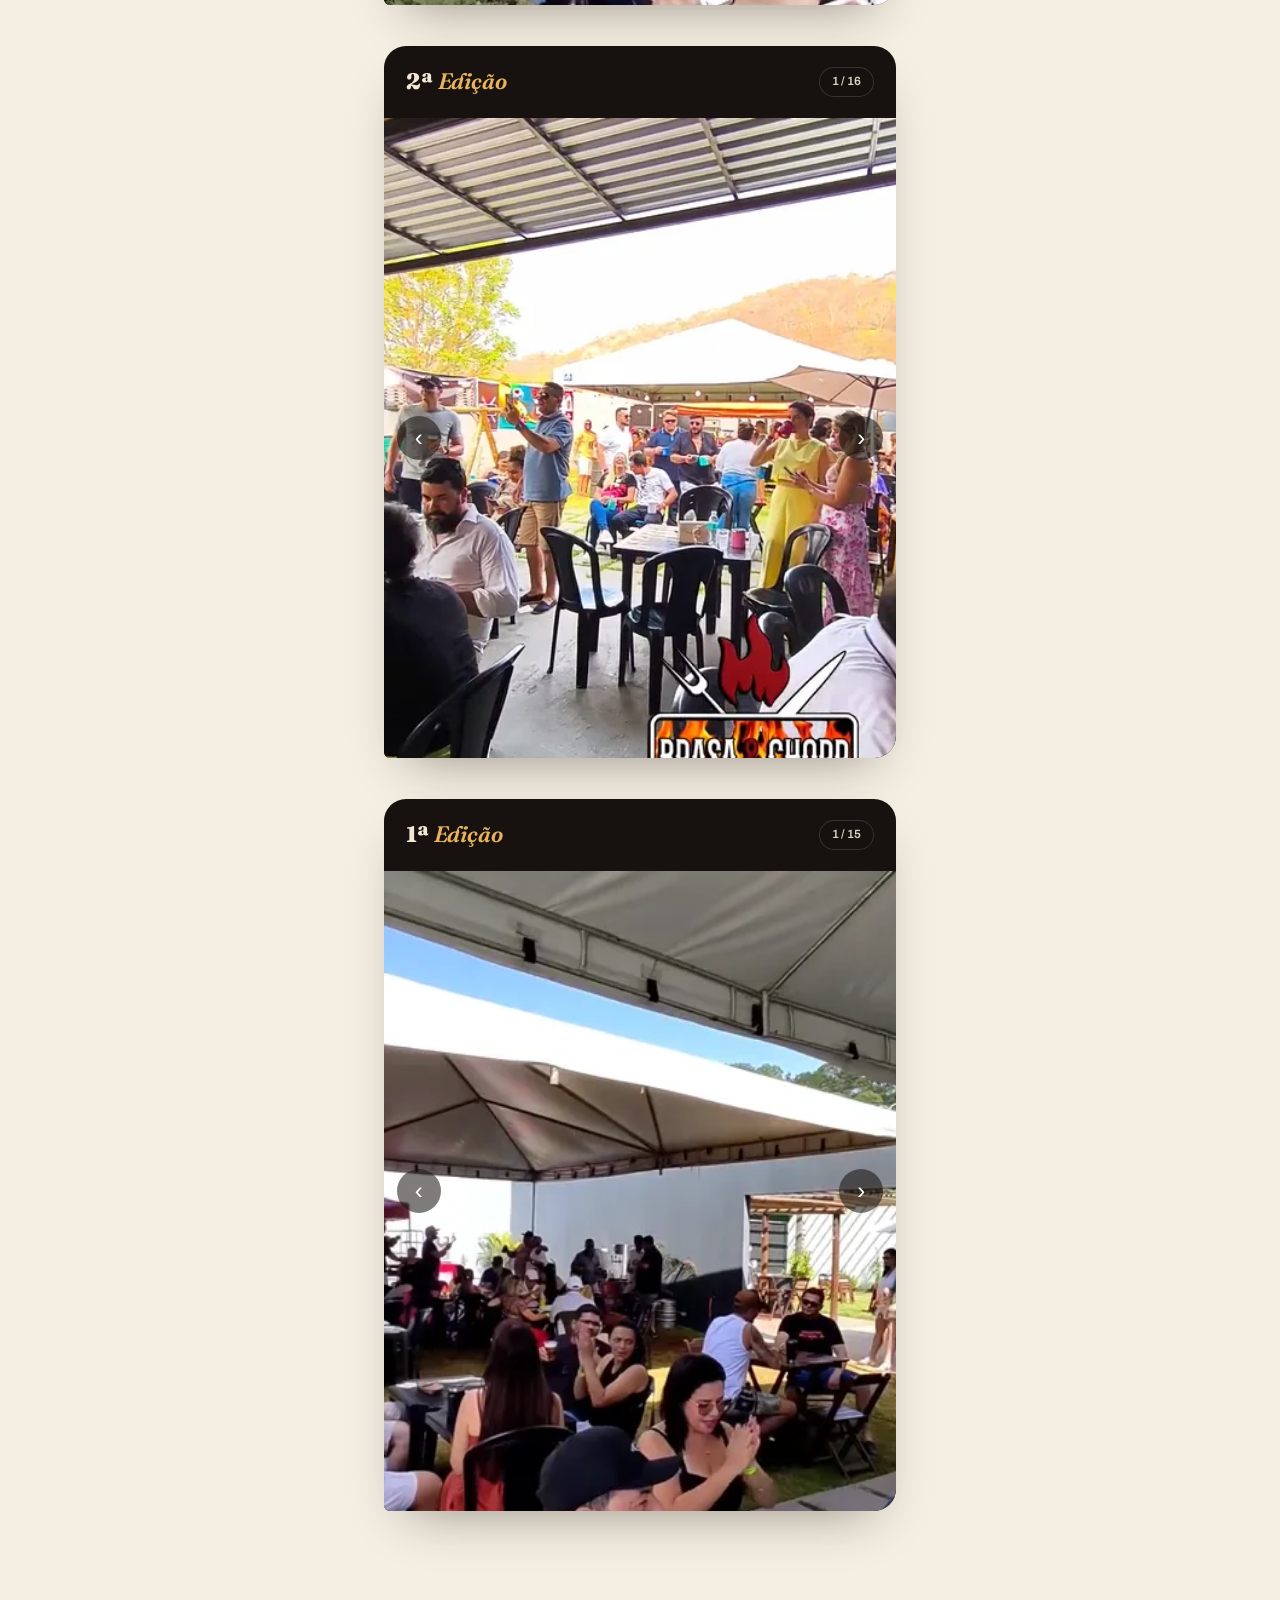
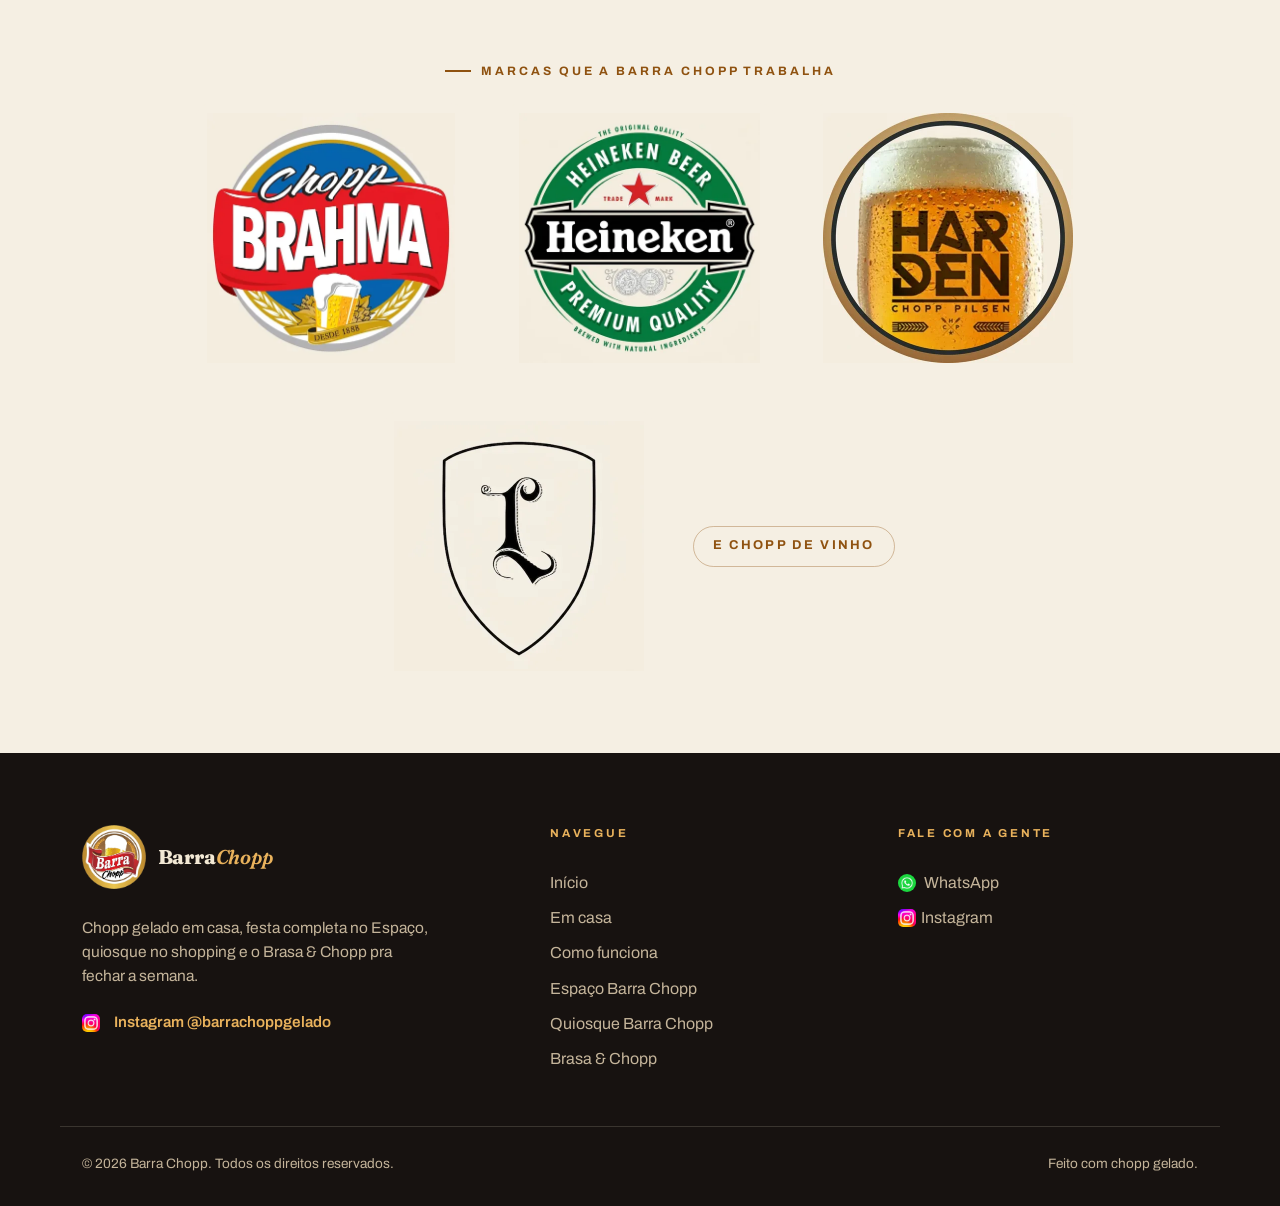
==== commit a5213027: "Remove carousel letterboxing and reorder editions Photos now fill the carousel frame edge to edge, t" ====
--- a/brasaechopp.html
+++ b/brasaechopp.html
@@ -121,65 +121,6 @@
         <h2 class="section-title" data-reveal style="--d:.05s">Três tardes <em>inesquecíveis.</em></h2>
       </header>
       <div class="wrap edicoes-list">
-        <article class="edicao" data-carousel data-reveal>
-  <header class="edicao-head">
-    <span class="edicao-title">1ª <em>Edição</em></span>
-    <span class="carousel-count" data-count>1 / 15</span>
-  </header>
-  <div class="carousel">
-    <button class="carousel-arrow carousel-arrow--prev" type="button" data-prev aria-label="Foto anterior">‹</button>
-    <div class="carousel-viewport">
-      <div class="carousel-track" data-track>
-        <button class="carousel-slide" type="button" data-full data-ed="1ª Edição" aria-label="Ampliar foto"><img src="assets/img/brasaechopp/fundos/fundo1edic.webp" alt="1ª Edição — foto 1" loading="lazy" decoding="async" width="432" height="537"></button>
-        <button class="carousel-slide" type="button" data-full data-ed="1ª Edição" aria-label="Ampliar foto"><img src="assets/img/brasaechopp/1a-edicao/01.webp" alt="1ª Edição — foto 2" loading="lazy" decoding="async" width="431" height="546"></button>
-        <button class="carousel-slide" type="button" data-full data-ed="1ª Edição" aria-label="Ampliar foto"><img src="assets/img/brasaechopp/1a-edicao/02.webp" alt="1ª Edição — foto 3" loading="lazy" decoding="async" width="430" height="541"></button>
-        <button class="carousel-slide" type="button" data-full data-ed="1ª Edição" aria-label="Ampliar foto"><img src="assets/img/brasaechopp/1a-edicao/03.webp" alt="1ª Edição — foto 4" loading="lazy" decoding="async" width="387" height="497"></button>
-        <button class="carousel-slide" type="button" data-full data-ed="1ª Edição" aria-label="Ampliar foto"><img src="assets/img/brasaechopp/1a-edicao/04.webp" alt="1ª Edição — foto 5" loading="lazy" decoding="async" width="395" height="532"></button>
-        <button class="carousel-slide" type="button" data-full data-ed="1ª Edição" aria-label="Ampliar foto"><img src="assets/img/brasaechopp/1a-edicao/5.webp" alt="1ª Edição — foto 6" loading="lazy" decoding="async" width="432" height="537"></button>
-        <button class="carousel-slide" type="button" data-full data-ed="1ª Edição" aria-label="Ampliar foto"><img src="assets/img/brasaechopp/1a-edicao/6.webp" alt="1ª Edição — foto 7" loading="lazy" decoding="async" width="432" height="627"></button>
-        <button class="carousel-slide" type="button" data-full data-ed="1ª Edição" aria-label="Ampliar foto"><img src="assets/img/brasaechopp/1a-edicao/7.webp" alt="1ª Edição — foto 8" loading="lazy" decoding="async" width="432" height="620"></button>
-        <button class="carousel-slide" type="button" data-full data-ed="1ª Edição" aria-label="Ampliar foto"><img src="assets/img/brasaechopp/1a-edicao/8.webp" alt="1ª Edição — foto 9" loading="lazy" decoding="async" width="432" height="615"></button>
-        <button class="carousel-slide" type="button" data-full data-ed="1ª Edição" aria-label="Ampliar foto"><img src="assets/img/brasaechopp/1a-edicao/9.webp" alt="1ª Edição — foto 10" loading="lazy" decoding="async" width="435" height="547"></button>
-        <button class="carousel-slide" type="button" data-full data-ed="1ª Edição" aria-label="Ampliar foto"><img src="assets/img/brasaechopp/1a-edicao/10.webp" alt="1ª Edição — foto 11" loading="lazy" decoding="async" width="430" height="537"></button>
-        <button class="carousel-slide" type="button" data-full data-ed="1ª Edição" aria-label="Ampliar foto"><img src="assets/img/brasaechopp/1a-edicao/11.webp" alt="1ª Edição — foto 12" loading="lazy" decoding="async" width="377" height="481"></button>
-        <button class="carousel-slide" type="button" data-full data-ed="1ª Edição" aria-label="Ampliar foto"><img src="assets/img/brasaechopp/1a-edicao/12.webp" alt="1ª Edição — foto 13" loading="lazy" decoding="async" width="435" height="546"></button>
-        <button class="carousel-slide" type="button" data-full data-ed="1ª Edição" aria-label="Ampliar foto"><img src="assets/img/brasaechopp/1a-edicao/13.webp" alt="1ª Edição — foto 14" loading="lazy" decoding="async" width="432" height="622"></button>
-        <button class="carousel-slide" type="button" data-full data-ed="1ª Edição" aria-label="Ampliar foto"><img src="assets/img/brasaechopp/1a-edicao/14.webp" alt="1ª Edição — foto 15" loading="lazy" decoding="async" width="436" height="547"></button>
-      </div>
-    </div>
-    <button class="carousel-arrow carousel-arrow--next" type="button" data-next aria-label="Próxima foto">›</button>
-  </div>
-</article>
-        <article class="edicao" data-carousel data-reveal>
-  <header class="edicao-head">
-    <span class="edicao-title">2ª <em>Edição</em></span>
-    <span class="carousel-count" data-count>1 / 16</span>
-  </header>
-  <div class="carousel">
-    <button class="carousel-arrow carousel-arrow--prev" type="button" data-prev aria-label="Foto anterior">‹</button>
-    <div class="carousel-viewport">
-      <div class="carousel-track" data-track>
-        <button class="carousel-slide" type="button" data-full data-ed="2ª Edição" aria-label="Ampliar foto"><img src="assets/img/brasaechopp/fundos/fundo2edic.webp" alt="2ª Edição — foto 1" loading="lazy" decoding="async" width="432" height="612"></button>
-        <button class="carousel-slide" type="button" data-full data-ed="2ª Edição" aria-label="Ampliar foto"><img src="assets/img/brasaechopp/2a-edicao/01.webp" alt="2ª Edição — foto 2" loading="lazy" decoding="async" width="432" height="612"></button>
-        <button class="carousel-slide" type="button" data-full data-ed="2ª Edição" aria-label="Ampliar foto"><img src="assets/img/brasaechopp/2a-edicao/02.webp" alt="2ª Edição — foto 3" loading="lazy" decoding="async" width="432" height="542"></button>
-        <button class="carousel-slide" type="button" data-full data-ed="2ª Edição" aria-label="Ampliar foto"><img src="assets/img/brasaechopp/2a-edicao/03.webp" alt="2ª Edição — foto 4" loading="lazy" decoding="async" width="436" height="542"></button>
-        <button class="carousel-slide" type="button" data-full data-ed="2ª Edição" aria-label="Ampliar foto"><img src="assets/img/brasaechopp/2a-edicao/04.webp" alt="2ª Edição — foto 5" loading="lazy" decoding="async" width="435" height="550"></button>
-        <button class="carousel-slide" type="button" data-full data-ed="2ª Edição" aria-label="Ampliar foto"><img src="assets/img/brasaechopp/2a-edicao/05.webp" alt="2ª Edição — foto 6" loading="lazy" decoding="async" width="422" height="541"></button>
-        <button class="carousel-slide" type="button" data-full data-ed="2ª Edição" aria-label="Ampliar foto"><img src="assets/img/brasaechopp/2a-edicao/06.webp" alt="2ª Edição — foto 7" loading="lazy" decoding="async" width="430" height="546"></button>
-        <button class="carousel-slide" type="button" data-full data-ed="2ª Edição" aria-label="Ampliar foto"><img src="assets/img/brasaechopp/2a-edicao/07.webp" alt="2ª Edição — foto 8" loading="lazy" decoding="async" width="437" height="545"></button>
-        <button class="carousel-slide" type="button" data-full data-ed="2ª Edição" aria-label="Ampliar foto"><img src="assets/img/brasaechopp/2a-edicao/08.webp" alt="2ª Edição — foto 9" loading="lazy" decoding="async" width="427" height="542"></button>
-        <button class="carousel-slide" type="button" data-full data-ed="2ª Edição" aria-label="Ampliar foto"><img src="assets/img/brasaechopp/2a-edicao/09.webp" alt="2ª Edição — foto 10" loading="lazy" decoding="async" width="432" height="531"></button>
-        <button class="carousel-slide" type="button" data-full data-ed="2ª Edição" aria-label="Ampliar foto"><img src="assets/img/brasaechopp/2a-edicao/10.webp" alt="2ª Edição — foto 11" loading="lazy" decoding="async" width="437" height="547"></button>
-        <button class="carousel-slide" type="button" data-full data-ed="2ª Edição" aria-label="Ampliar foto"><img src="assets/img/brasaechopp/2a-edicao/11.webp" alt="2ª Edição — foto 12" loading="lazy" decoding="async" width="432" height="537"></button>
-        <button class="carousel-slide" type="button" data-full data-ed="2ª Edição" aria-label="Ampliar foto"><img src="assets/img/brasaechopp/2a-edicao/12.webp" alt="2ª Edição — foto 13" loading="lazy" decoding="async" width="412" height="542"></button>
-        <button class="carousel-slide" type="button" data-full data-ed="2ª Edição" aria-label="Ampliar foto"><img src="assets/img/brasaechopp/2a-edicao/13.webp" alt="2ª Edição — foto 14" loading="lazy" decoding="async" width="432" height="625"></button>
-        <button class="carousel-slide" type="button" data-full data-ed="2ª Edição" aria-label="Ampliar foto"><img src="assets/img/brasaechopp/2a-edicao/14.webp" alt="2ª Edição — foto 15" loading="lazy" decoding="async" width="431" height="542"></button>
-        <button class="carousel-slide" type="button" data-full data-ed="2ª Edição" aria-label="Ampliar foto"><img src="assets/img/brasaechopp/2a-edicao/15.webp" alt="2ª Edição — foto 16" loading="lazy" decoding="async" width="420" height="547"></button>
-      </div>
-    </div>
-    <button class="carousel-arrow carousel-arrow--next" type="button" data-next aria-label="Próxima foto">›</button>
-  </div>
-</article>
         <article class="edicao" data-carousel data-reveal>
   <header class="edicao-head">
     <span class="edicao-title">3ª <em>Edição</em></span>
@@ -220,6 +161,65 @@
     <button class="carousel-arrow carousel-arrow--next" type="button" data-next aria-label="Próxima foto">›</button>
   </div>
 </article>
+        <article class="edicao" data-carousel data-reveal>
+  <header class="edicao-head">
+    <span class="edicao-title">2ª <em>Edição</em></span>
+    <span class="carousel-count" data-count>1 / 16</span>
+  </header>
+  <div class="carousel">
+    <button class="carousel-arrow carousel-arrow--prev" type="button" data-prev aria-label="Foto anterior">‹</button>
+    <div class="carousel-viewport">
+      <div class="carousel-track" data-track>
+        <button class="carousel-slide" type="button" data-full data-ed="2ª Edição" aria-label="Ampliar foto"><img src="assets/img/brasaechopp/fundos/fundo2edic.webp" alt="2ª Edição — foto 1" loading="lazy" decoding="async" width="432" height="612"></button>
+        <button class="carousel-slide" type="button" data-full data-ed="2ª Edição" aria-label="Ampliar foto"><img src="assets/img/brasaechopp/2a-edicao/01.webp" alt="2ª Edição — foto 2" loading="lazy" decoding="async" width="432" height="612"></button>
+        <button class="carousel-slide" type="button" data-full data-ed="2ª Edição" aria-label="Ampliar foto"><img src="assets/img/brasaechopp/2a-edicao/02.webp" alt="2ª Edição — foto 3" loading="lazy" decoding="async" width="432" height="542"></button>
+        <button class="carousel-slide" type="button" data-full data-ed="2ª Edição" aria-label="Ampliar foto"><img src="assets/img/brasaechopp/2a-edicao/03.webp" alt="2ª Edição — foto 4" loading="lazy" decoding="async" width="436" height="542"></button>
+        <button class="carousel-slide" type="button" data-full data-ed="2ª Edição" aria-label="Ampliar foto"><img src="assets/img/brasaechopp/2a-edicao/04.webp" alt="2ª Edição — foto 5" loading="lazy" decoding="async" width="435" height="550"></button>
+        <button class="carousel-slide" type="button" data-full data-ed="2ª Edição" aria-label="Ampliar foto"><img src="assets/img/brasaechopp/2a-edicao/05.webp" alt="2ª Edição — foto 6" loading="lazy" decoding="async" width="422" height="541"></button>
+        <button class="carousel-slide" type="button" data-full data-ed="2ª Edição" aria-label="Ampliar foto"><img src="assets/img/brasaechopp/2a-edicao/06.webp" alt="2ª Edição — foto 7" loading="lazy" decoding="async" width="430" height="546"></button>
+        <button class="carousel-slide" type="button" data-full data-ed="2ª Edição" aria-label="Ampliar foto"><img src="assets/img/brasaechopp/2a-edicao/07.webp" alt="2ª Edição — foto 8" loading="lazy" decoding="async" width="437" height="545"></button>
+        <button class="carousel-slide" type="button" data-full data-ed="2ª Edição" aria-label="Ampliar foto"><img src="assets/img/brasaechopp/2a-edicao/08.webp" alt="2ª Edição — foto 9" loading="lazy" decoding="async" width="427" height="542"></button>
+        <button class="carousel-slide" type="button" data-full data-ed="2ª Edição" aria-label="Ampliar foto"><img src="assets/img/brasaechopp/2a-edicao/09.webp" alt="2ª Edição — foto 10" loading="lazy" decoding="async" width="432" height="531"></button>
+        <button class="carousel-slide" type="button" data-full data-ed="2ª Edição" aria-label="Ampliar foto"><img src="assets/img/brasaechopp/2a-edicao/10.webp" alt="2ª Edição — foto 11" loading="lazy" decoding="async" width="437" height="547"></button>
+        <button class="carousel-slide" type="button" data-full data-ed="2ª Edição" aria-label="Ampliar foto"><img src="assets/img/brasaechopp/2a-edicao/11.webp" alt="2ª Edição — foto 12" loading="lazy" decoding="async" width="432" height="537"></button>
+        <button class="carousel-slide" type="button" data-full data-ed="2ª Edição" aria-label="Ampliar foto"><img src="assets/img/brasaechopp/2a-edicao/12.webp" alt="2ª Edição — foto 13" loading="lazy" decoding="async" width="412" height="542"></button>
+        <button class="carousel-slide" type="button" data-full data-ed="2ª Edição" aria-label="Ampliar foto"><img src="assets/img/brasaechopp/2a-edicao/13.webp" alt="2ª Edição — foto 14" loading="lazy" decoding="async" width="432" height="625"></button>
+        <button class="carousel-slide" type="button" data-full data-ed="2ª Edição" aria-label="Ampliar foto"><img src="assets/img/brasaechopp/2a-edicao/14.webp" alt="2ª Edição — foto 15" loading="lazy" decoding="async" width="431" height="542"></button>
+        <button class="carousel-slide" type="button" data-full data-ed="2ª Edição" aria-label="Ampliar foto"><img src="assets/img/brasaechopp/2a-edicao/15.webp" alt="2ª Edição — foto 16" loading="lazy" decoding="async" width="420" height="547"></button>
+      </div>
+    </div>
+    <button class="carousel-arrow carousel-arrow--next" type="button" data-next aria-label="Próxima foto">›</button>
+  </div>
+</article>
+        <article class="edicao" data-carousel data-reveal>
+  <header class="edicao-head">
+    <span class="edicao-title">1ª <em>Edição</em></span>
+    <span class="carousel-count" data-count>1 / 15</span>
+  </header>
+  <div class="carousel">
+    <button class="carousel-arrow carousel-arrow--prev" type="button" data-prev aria-label="Foto anterior">‹</button>
+    <div class="carousel-viewport">
+      <div class="carousel-track" data-track>
+        <button class="carousel-slide" type="button" data-full data-ed="1ª Edição" aria-label="Ampliar foto"><img src="assets/img/brasaechopp/fundos/fundo1edic.webp" alt="1ª Edição — foto 1" loading="lazy" decoding="async" width="432" height="537"></button>
+        <button class="carousel-slide" type="button" data-full data-ed="1ª Edição" aria-label="Ampliar foto"><img src="assets/img/brasaechopp/1a-edicao/01.webp" alt="1ª Edição — foto 2" loading="lazy" decoding="async" width="431" height="546"></button>
+        <button class="carousel-slide" type="button" data-full data-ed="1ª Edição" aria-label="Ampliar foto"><img src="assets/img/brasaechopp/1a-edicao/02.webp" alt="1ª Edição — foto 3" loading="lazy" decoding="async" width="430" height="541"></button>
+        <button class="carousel-slide" type="button" data-full data-ed="1ª Edição" aria-label="Ampliar foto"><img src="assets/img/brasaechopp/1a-edicao/03.webp" alt="1ª Edição — foto 4" loading="lazy" decoding="async" width="387" height="497"></button>
+        <button class="carousel-slide" type="button" data-full data-ed="1ª Edição" aria-label="Ampliar foto"><img src="assets/img/brasaechopp/1a-edicao/04.webp" alt="1ª Edição — foto 5" loading="lazy" decoding="async" width="395" height="532"></button>
+        <button class="carousel-slide" type="button" data-full data-ed="1ª Edição" aria-label="Ampliar foto"><img src="assets/img/brasaechopp/1a-edicao/5.webp" alt="1ª Edição — foto 6" loading="lazy" decoding="async" width="432" height="537"></button>
+        <button class="carousel-slide" type="button" data-full data-ed="1ª Edição" aria-label="Ampliar foto"><img src="assets/img/brasaechopp/1a-edicao/6.webp" alt="1ª Edição — foto 7" loading="lazy" decoding="async" width="432" height="627"></button>
+        <button class="carousel-slide" type="button" data-full data-ed="1ª Edição" aria-label="Ampliar foto"><img src="assets/img/brasaechopp/1a-edicao/7.webp" alt="1ª Edição — foto 8" loading="lazy" decoding="async" width="432" height="620"></button>
+        <button class="carousel-slide" type="button" data-full data-ed="1ª Edição" aria-label="Ampliar foto"><img src="assets/img/brasaechopp/1a-edicao/8.webp" alt="1ª Edição — foto 9" loading="lazy" decoding="async" width="432" height="615"></button>
+        <button class="carousel-slide" type="button" data-full data-ed="1ª Edição" aria-label="Ampliar foto"><img src="assets/img/brasaechopp/1a-edicao/9.webp" alt="1ª Edição — foto 10" loading="lazy" decoding="async" width="435" height="547"></button>
+        <button class="carousel-slide" type="button" data-full data-ed="1ª Edição" aria-label="Ampliar foto"><img src="assets/img/brasaechopp/1a-edicao/10.webp" alt="1ª Edição — foto 11" loading="lazy" decoding="async" width="430" height="537"></button>
+        <button class="carousel-slide" type="button" data-full data-ed="1ª Edição" aria-label="Ampliar foto"><img src="assets/img/brasaechopp/1a-edicao/11.webp" alt="1ª Edição — foto 12" loading="lazy" decoding="async" width="377" height="481"></button>
+        <button class="carousel-slide" type="button" data-full data-ed="1ª Edição" aria-label="Ampliar foto"><img src="assets/img/brasaechopp/1a-edicao/12.webp" alt="1ª Edição — foto 13" loading="lazy" decoding="async" width="435" height="546"></button>
+        <button class="carousel-slide" type="button" data-full data-ed="1ª Edição" aria-label="Ampliar foto"><img src="assets/img/brasaechopp/1a-edicao/13.webp" alt="1ª Edição — foto 14" loading="lazy" decoding="async" width="432" height="622"></button>
+        <button class="carousel-slide" type="button" data-full data-ed="1ª Edição" aria-label="Ampliar foto"><img src="assets/img/brasaechopp/1a-edicao/14.webp" alt="1ª Edição — foto 15" loading="lazy" decoding="async" width="436" height="547"></button>
+      </div>
+    </div>
+    <button class="carousel-arrow carousel-arrow--next" type="button" data-next aria-label="Próxima foto">›</button>
+  </div>
+</article>
       </div>
     </section>
     <!-- ======= Marcas parceiras ======= -->
--- a/assets/css/styles.css
+++ b/assets/css/styles.css
@@ -662,7 +662,7 @@
   background: var(--bg-dark);
   border: 0; padding: 0; cursor: zoom-in;
 }
-.carousel-slide img { width: 100%; height: 100%; object-fit: contain; }
+.carousel-slide img { width: 100%; height: 100%; object-fit: cover; }
 .carousel-arrow {
   position: absolute; top: 50%; transform: translateY(-50%); z-index: 3;
   width: 44px; height: 44px; border-radius: 50%;
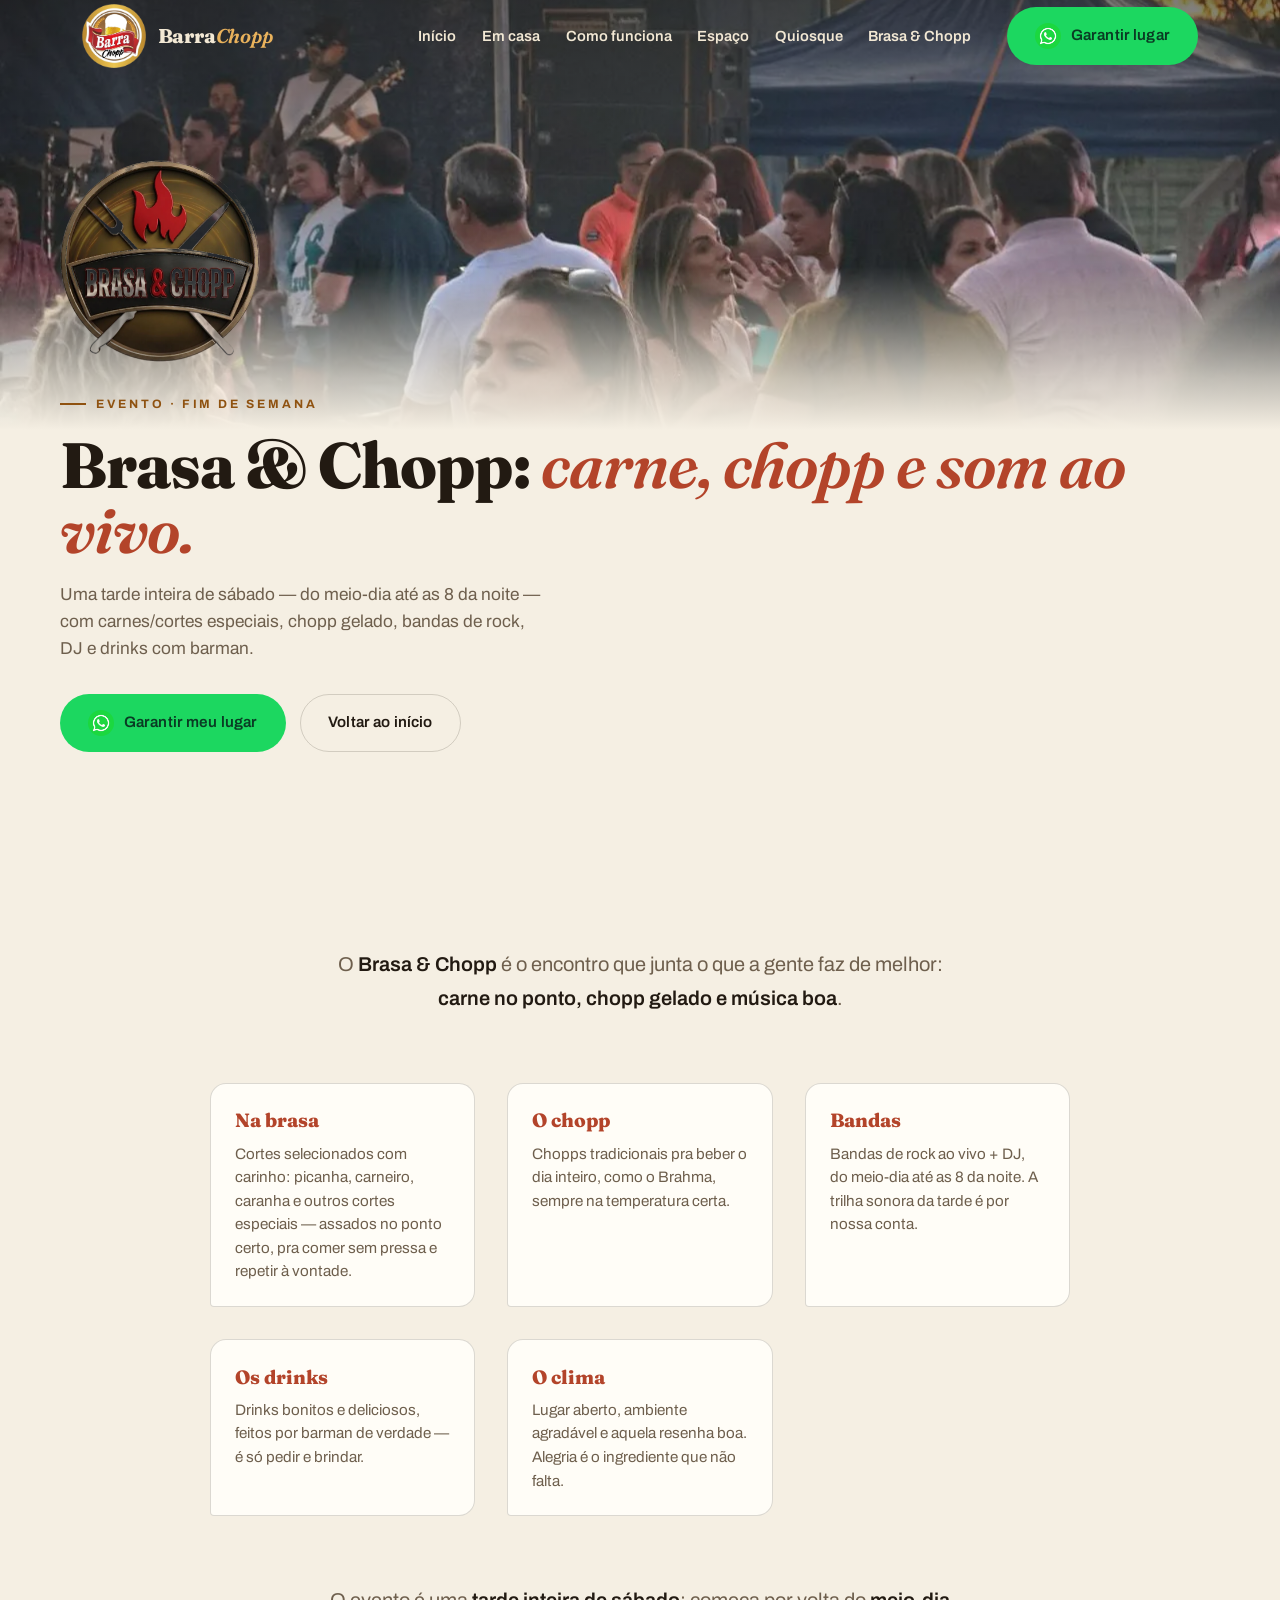
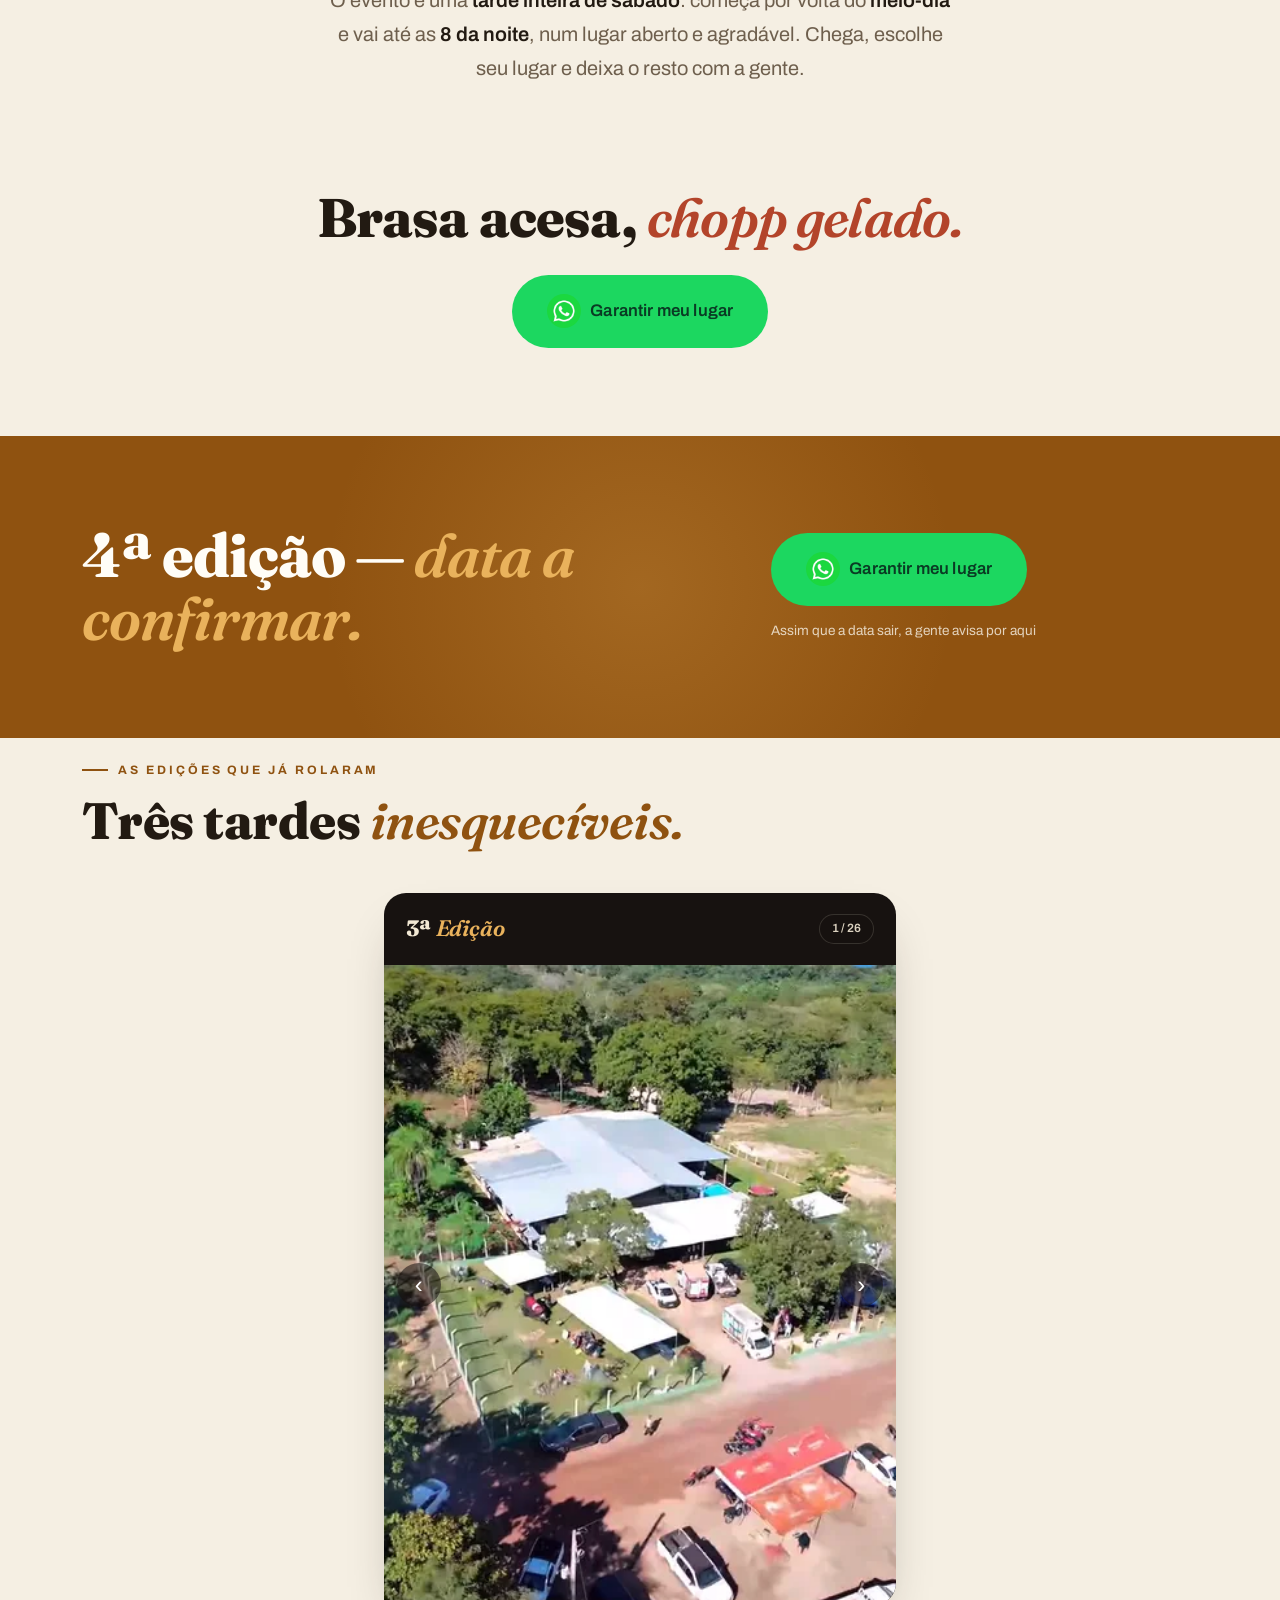
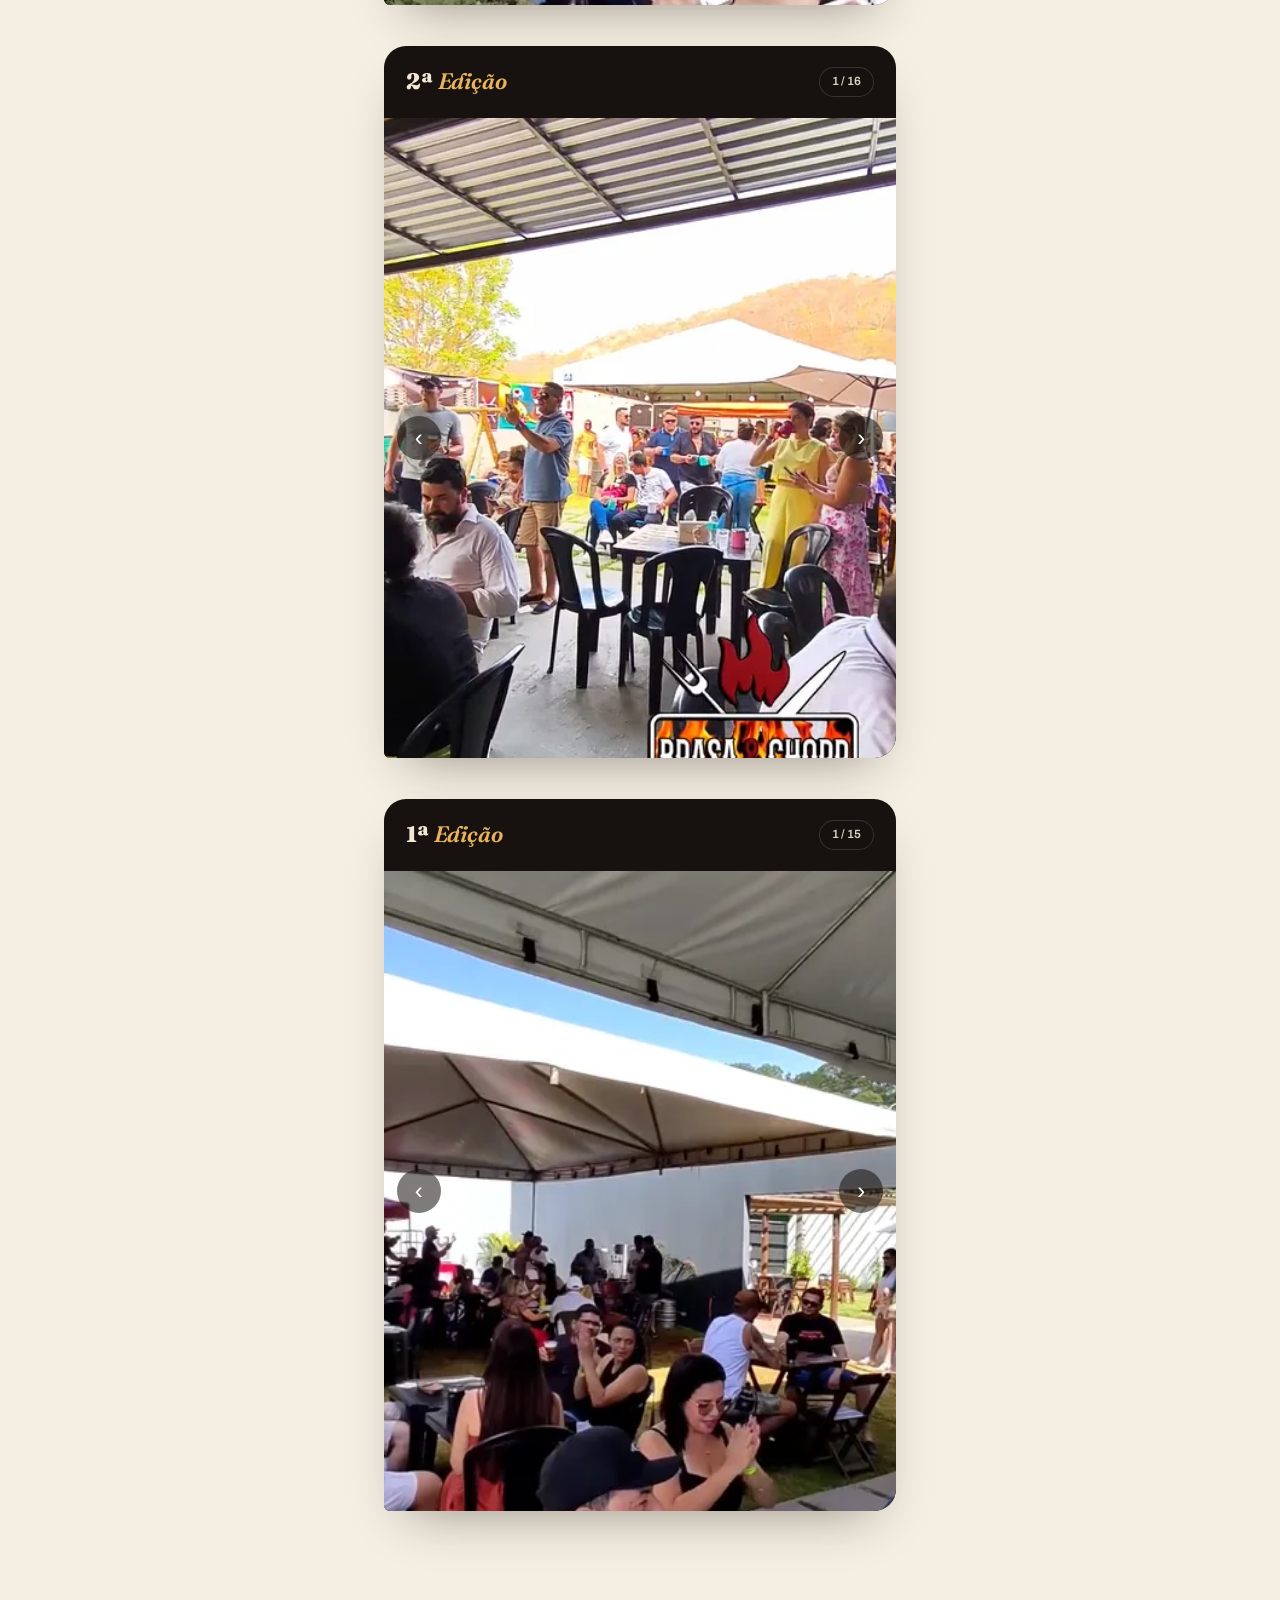
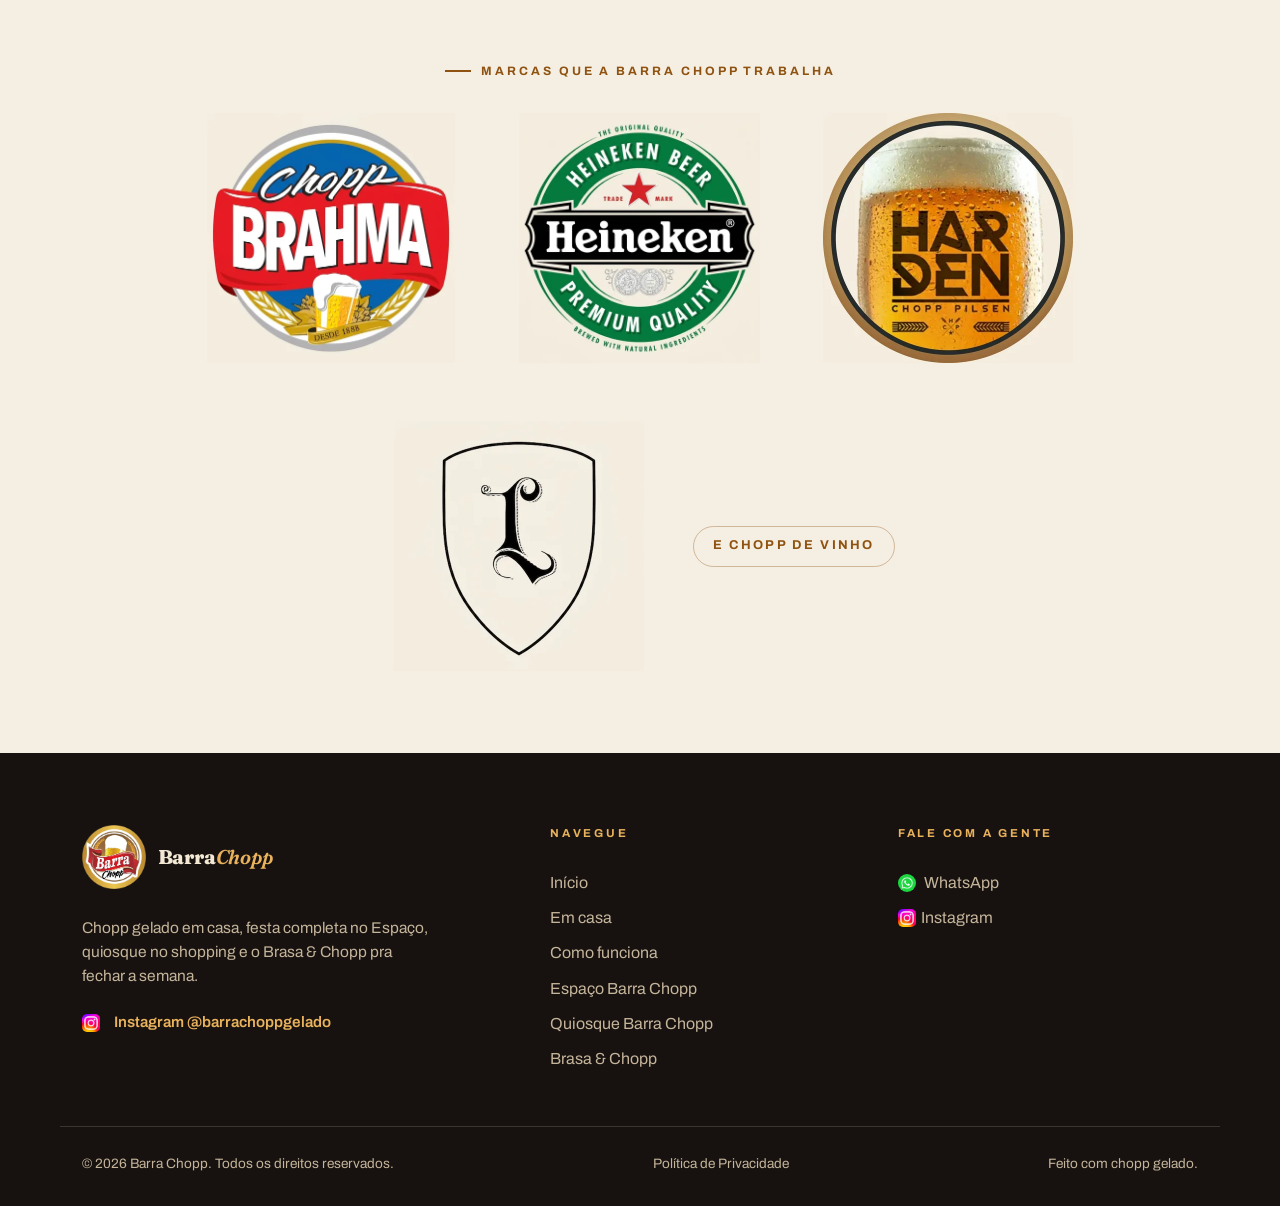
==== commit 775de88c: "Add privacy policy page and documented rollback plan Creates a short LGPD-friendly privacy page link" ====
--- a/brasaechopp.html
+++ b/brasaechopp.html
@@ -6,11 +6,14 @@
   <title>Brasa &amp; Chopp — Evento da Barra Chopp</title>
   <meta name="description" content="Brasa & Chopp: uma tarde de sábado com carnes e cortes especiais, chopp gelado, bandas de rock, DJ e drinks bonitos — do meio-dia às 8 da noite.">
   <meta name="theme-color" content="#171210">
+  <meta property="og:title" content="Brasa & Chopp — Evento da Barra Chopp">
+  <meta property="og:description" content="Tarde de sábado com carnes e cortes especiais, chopp gelado, bandas de rock e DJ.">
+  <meta property="og:type" content="website">
+  <meta property="og:url" content="https://www.barrachopp.com/brasaechopp">
+  <meta property="og:image" content="https://www.barrachopp.com/logos/brasaechopp_logo.jpg">
+  <link rel="canonical" href="https://www.barrachopp.com/brasaechopp">
   <link rel="icon" type="image/webp" href="assets/img/brasaechopp_logo.webp">
   <script>document.documentElement.classList.add("js");</script>
-  <link rel="preconnect" href="https://fonts.googleapis.com">
-  <link rel="preconnect" href="https://fonts.gstatic.com" crossorigin>
-  <link rel="stylesheet" href="https://fonts.googleapis.com/css2?family=Fraunces:ital,opsz,wght@0,9..144,500..900;1,9..144,500..700&family=Archivo:wght@400;500;600;700&display=swap">
   <link rel="stylesheet" href="assets/css/styles.css">
   <script defer src="assets/js/main.js"></script>
 </head>
@@ -44,7 +47,7 @@
 
   <main id="conteudo">
     <section class="ph ph--banner">
-      <img class="ph-banner" src="assets/img/banners/brasaechopp.webp" alt="" onerror="this.style.display='none';this.nextElementSibling.style.display='none'">
+      <img class="ph-banner" src="assets/img/banners/brasaechopp.webp" alt="">
       <div class="ph-banner-shade" aria-hidden="true"></div>
       <div class="wrap ph-banner-content">
         <div class="ph-logo" data-reveal>
@@ -268,6 +271,7 @@
 
     <div class="wrap footer-base">
       <p>© <span data-year>2026</span> Barra Chopp. Todos os direitos reservados.</p>
+      <a href="privacidade.html">Política de Privacidade</a>
       <p>Feito com chopp gelado.</p>
     </div>
   </footer>
--- a/assets/css/styles.css
+++ b/assets/css/styles.css
@@ -6,6 +6,32 @@
    Performance: animações só com transform/opacity,
    reveals via IntersectionObserver, sem bibliotecas.
    ========================================================== */
+
+/* Fontes self-hosted (sem request externo) */
+@font-face {
+  font-family: "Fraunces";
+  font-style: normal;
+  font-weight: 500 900;
+  font-display: swap;
+  src: url("../fonts/fraunces-latin.woff2") format("woff2");
+  unicode-range: U+0000-00FF, U+0131, U+0152-0153, U+02BB-02BC, U+02C6, U+02DA, U+02DC, U+0304, U+0308, U+0329, U+2000-206F, U+20AC, U+2122, U+2191, U+2193, U+2212, U+2215, U+FEFF, U+FFFD;
+}
+@font-face {
+  font-family: "Fraunces";
+  font-style: italic;
+  font-weight: 500 700;
+  font-display: swap;
+  src: url("../fonts/fraunces-italic-latin.woff2") format("woff2");
+  unicode-range: U+0000-00FF, U+0131, U+0152-0153, U+02BB-02BC, U+02C6, U+02DA, U+02DC, U+0304, U+0308, U+0329, U+2000-206F, U+20AC, U+2122, U+2191, U+2193, U+2212, U+2215, U+FEFF, U+FFFD;
+}
+@font-face {
+  font-family: "Archivo";
+  font-style: normal;
+  font-weight: 400 700;
+  font-display: swap;
+  src: url("../fonts/archivo-latin.woff2") format("woff2");
+  unicode-range: U+0000-00FF, U+0131, U+0152-0153, U+02BB-02BC, U+02C6, U+02DA, U+02DC, U+0304, U+0308, U+0329, U+2000-206F, U+20AC, U+2122, U+2191, U+2193, U+2212, U+2215, U+FEFF, U+FFFD;
+}
 
 :root {
   --font-display: "Fraunces", Georgia, "Times New Roman", serif;
@@ -253,10 +279,6 @@
   padding-bottom: .9rem; padding-right: 2.2rem;
   border-bottom: 1px solid rgba(42, 26, 8, .3);
 }
-.ticket-note {
-  font-family: var(--font-display); font-style: italic;
-  font-size: .9rem; color: rgba(42, 26, 8, .75);
-}
 .ticket-big { display: flex; align-items: baseline; gap: .35rem; }
 .ticket-num {
   font-family: var(--font-display); font-weight: 900;
@@ -514,11 +536,16 @@
   vertical-align: -4px; margin-right: .35rem;
 }
 .footer-base {
-  display: flex; flex-wrap: wrap; justify-content: space-between; gap: .6rem;
+  display: flex; flex-wrap: wrap; justify-content: space-between; align-items: center; gap: .6rem;
   margin-top: 3.4rem; padding-top: 1.6rem;
   border-top: 1px solid var(--line-dark);
   font-size: .85rem; color: var(--text-cream-mut);
 }
+.footer-base a {
+  color: var(--text-cream-mut); text-decoration: none;
+  transition: color .2s ease;
+}
+.footer-base a:hover { color: var(--gold); }
 
 /* ---------- Páginas filhas (espaço / quiosque) ---------- */
 :root { --ph-accent: var(--amber-deep); }
@@ -572,6 +599,24 @@
 .ph-actions { display: flex; flex-wrap: wrap; gap: .9rem; }
 .ph-note { margin-top: 2.6rem; font-size: .85rem; color: var(--text-muted); }
 .ph-note a { color: var(--ph-accent); font-weight: 600; }
+
+/* ---------- Política de privacidade ---------- */
+.privacy { padding: 1rem 0 5.5rem; }
+.privacy-box {
+  max-width: 720px; margin-inline: auto;
+  background: var(--bg-white);
+  border: 1px solid var(--line);
+  border-radius: 22px 22px 22px 6px;
+  padding: 2.4rem 2.2rem;
+}
+.privacy h2 {
+  font-family: var(--font-display);
+  font-size: 1.45rem; font-weight: 800; color: var(--text-main);
+  margin: 1.8rem 0 .5rem;
+}
+.privacy h2:first-child { margin-top: 0; }
+.privacy p { color: var(--text-muted); margin-bottom: .9rem; }
+.privacy a { color: var(--amber-deep); font-weight: 600; }
 
 /* ---------- Localização (espaço / quiosque) ---------- */
 .local { padding: 5.5rem 0; }
@@ -797,6 +842,10 @@
   .story-video { margin-top: 3.2rem; }
   .story-impact { margin-top: 6.5rem; }
 
+  /* Quiosque: fotos em largura única e bem renderizadas no PC */
+  body[data-brand="quiosque"] .story-fig { max-width: 640px; }
+  body[data-brand="quiosque"] .story-fig img { max-height: none; }
+
   /* Marcas do mesmo tamanho das 3 fotos do ecossistema */
   .brands-logo { width: clamp(190px, 22vw, 270px); }
 }
@@ -834,6 +883,10 @@
   .nav-cta { margin: 1rem 0 0; width: 100%; justify-content: center; }
 }
 
+@media (max-width: 380px) {
+  .ticket-media { width: 118px; height: 118px; }
+}
+
 @media (max-width: 640px) {
   .eco-v {
     display: flex; align-items: flex-end; justify-content: center;
@@ -844,7 +897,6 @@
   .eco-stroke { display: none; }
   .brands-logo { width: min(30%, 120px); }
   .ticket { padding: 1.6rem 1.6rem 1.8rem; }
-  .stamp { width: 88px; height: 88px; font-size: .85rem; top: -20px; right: -6px; }
   .hero { padding-top: 6.6rem; }
   .kit-item { gap: 1rem; }
   .kit-num { width: 2rem; }
